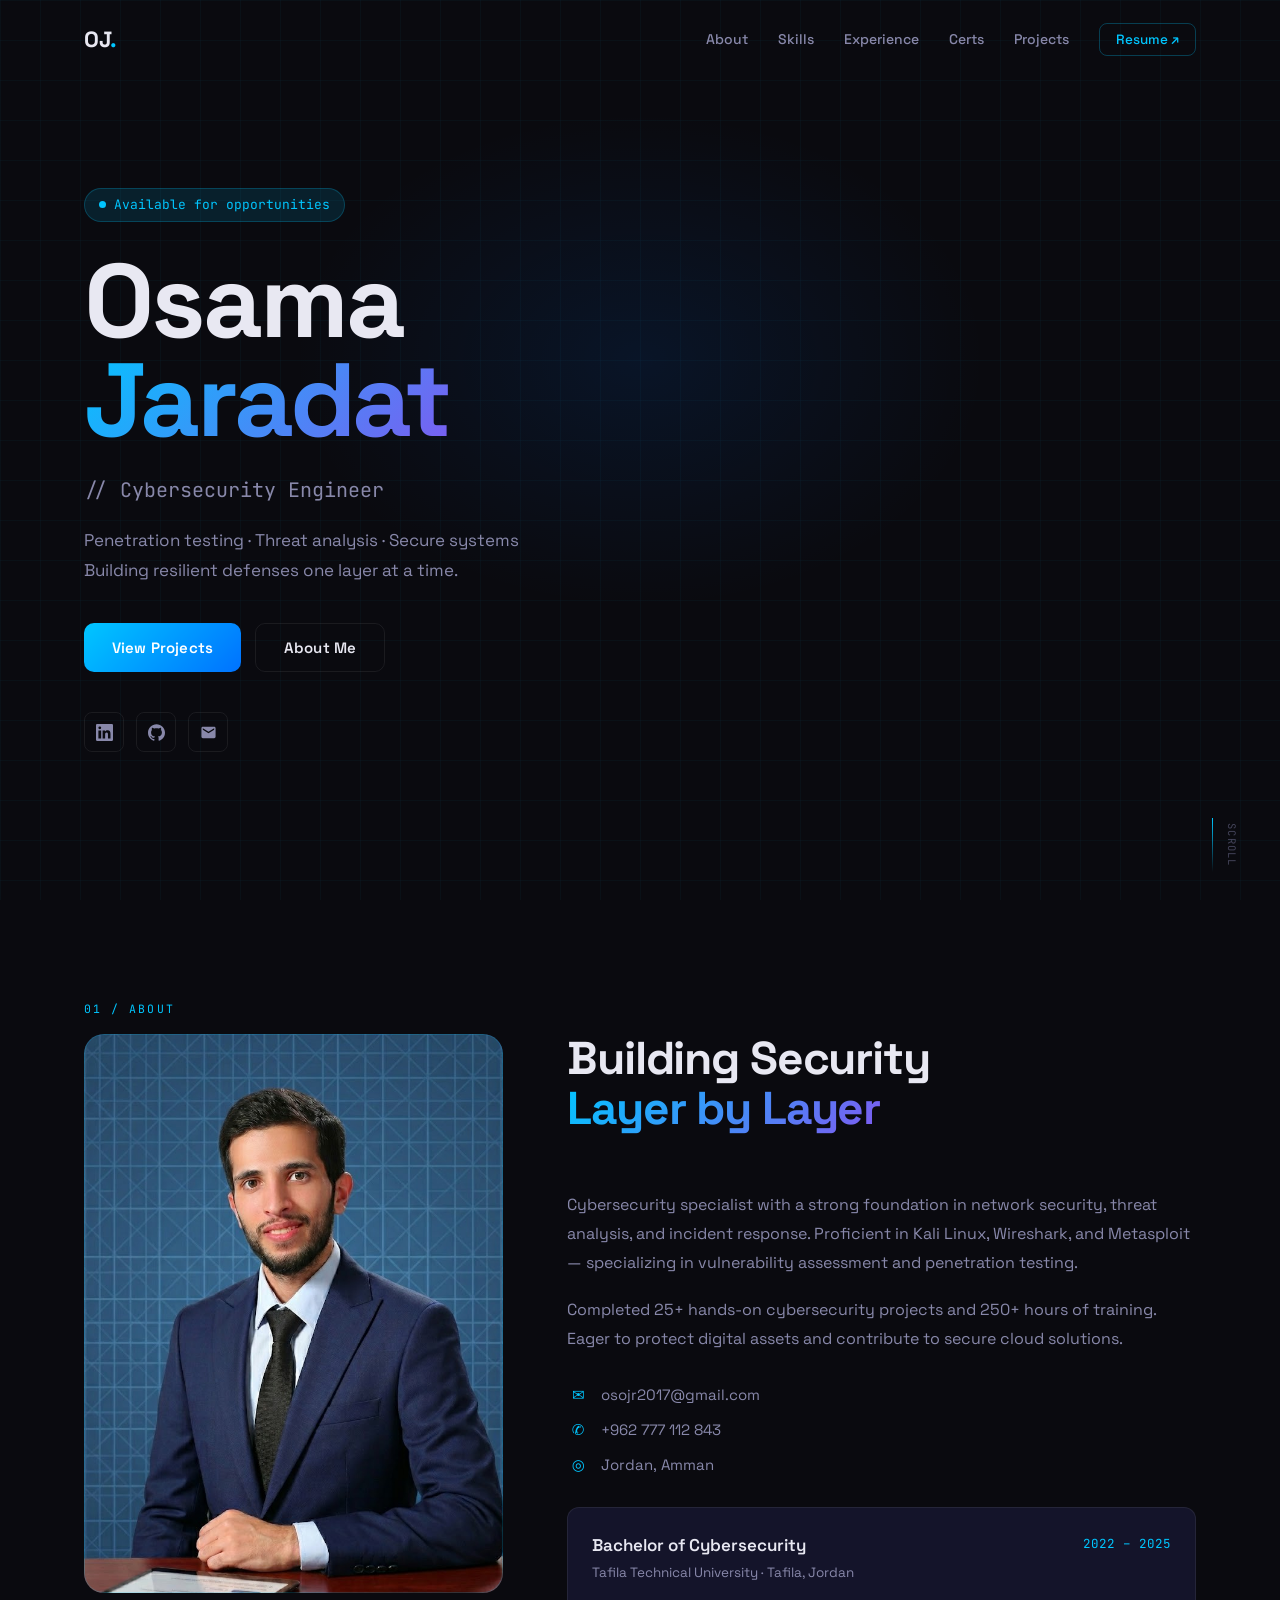
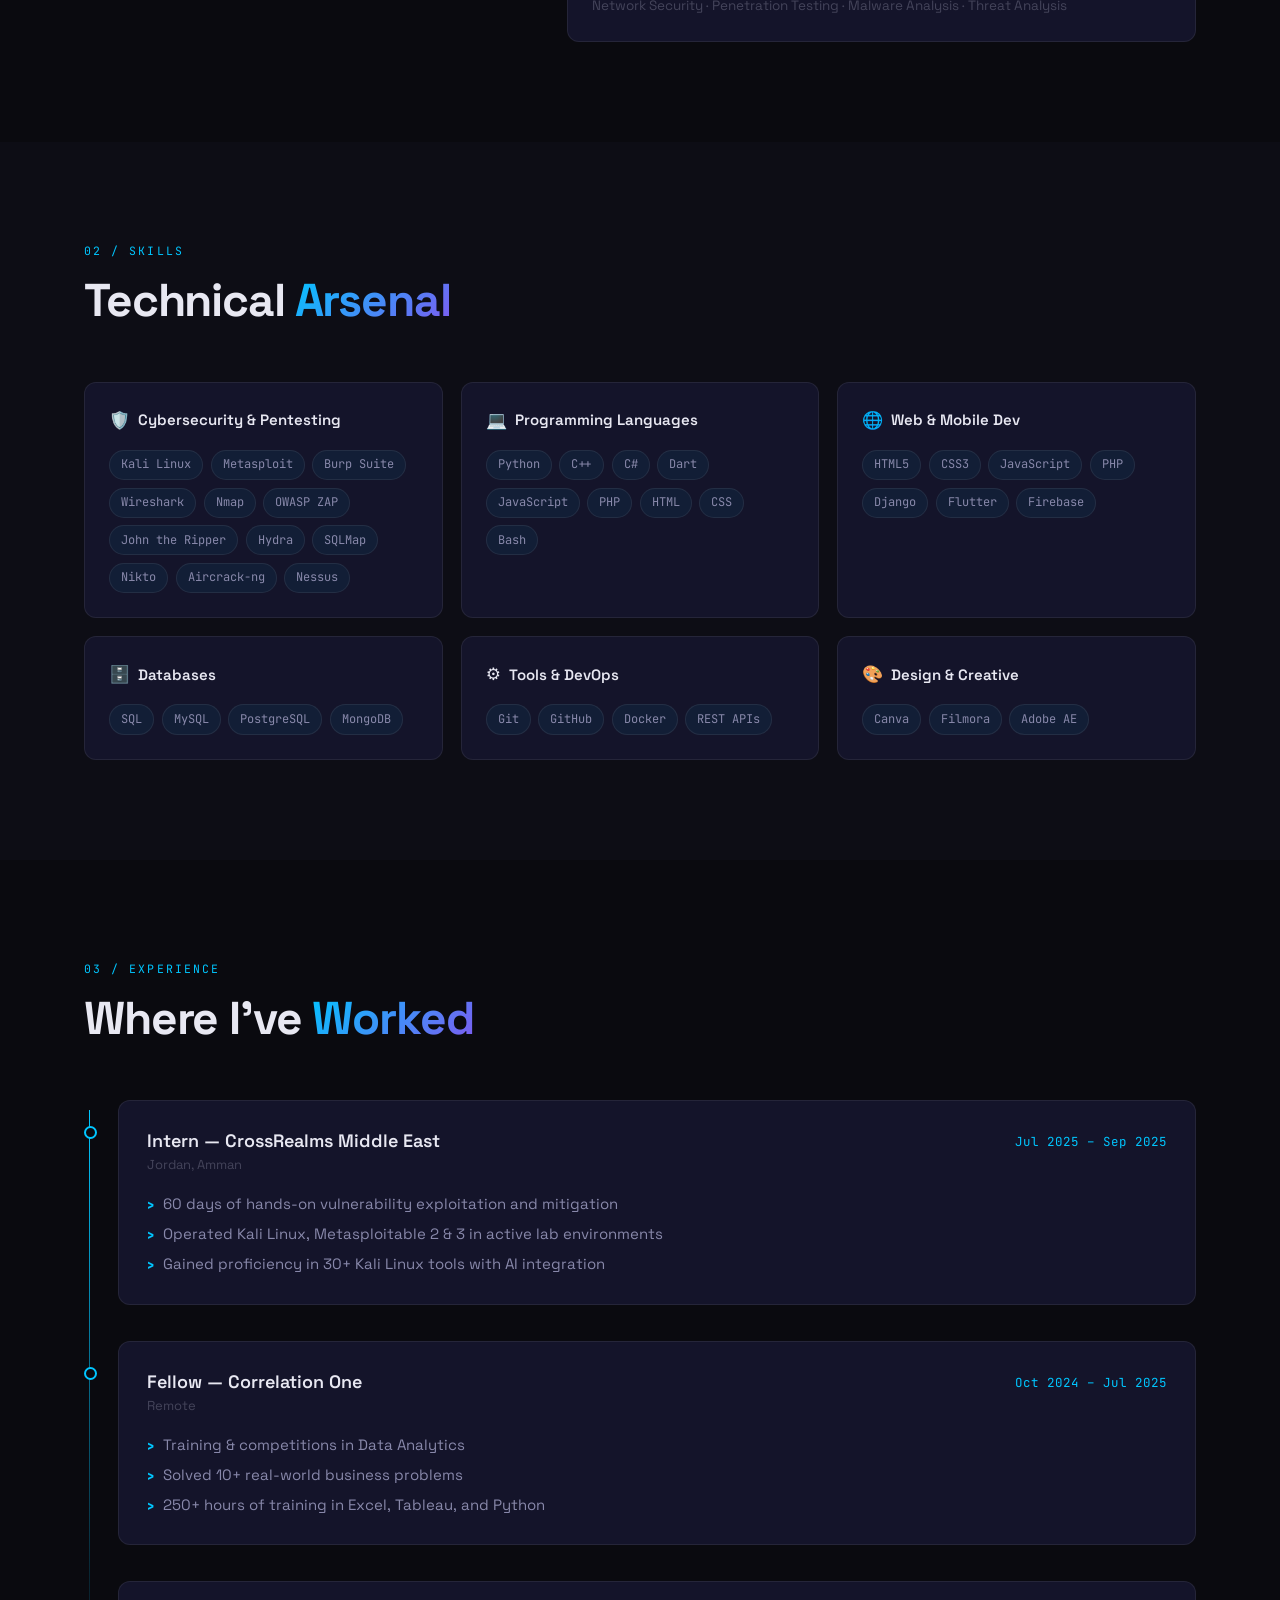
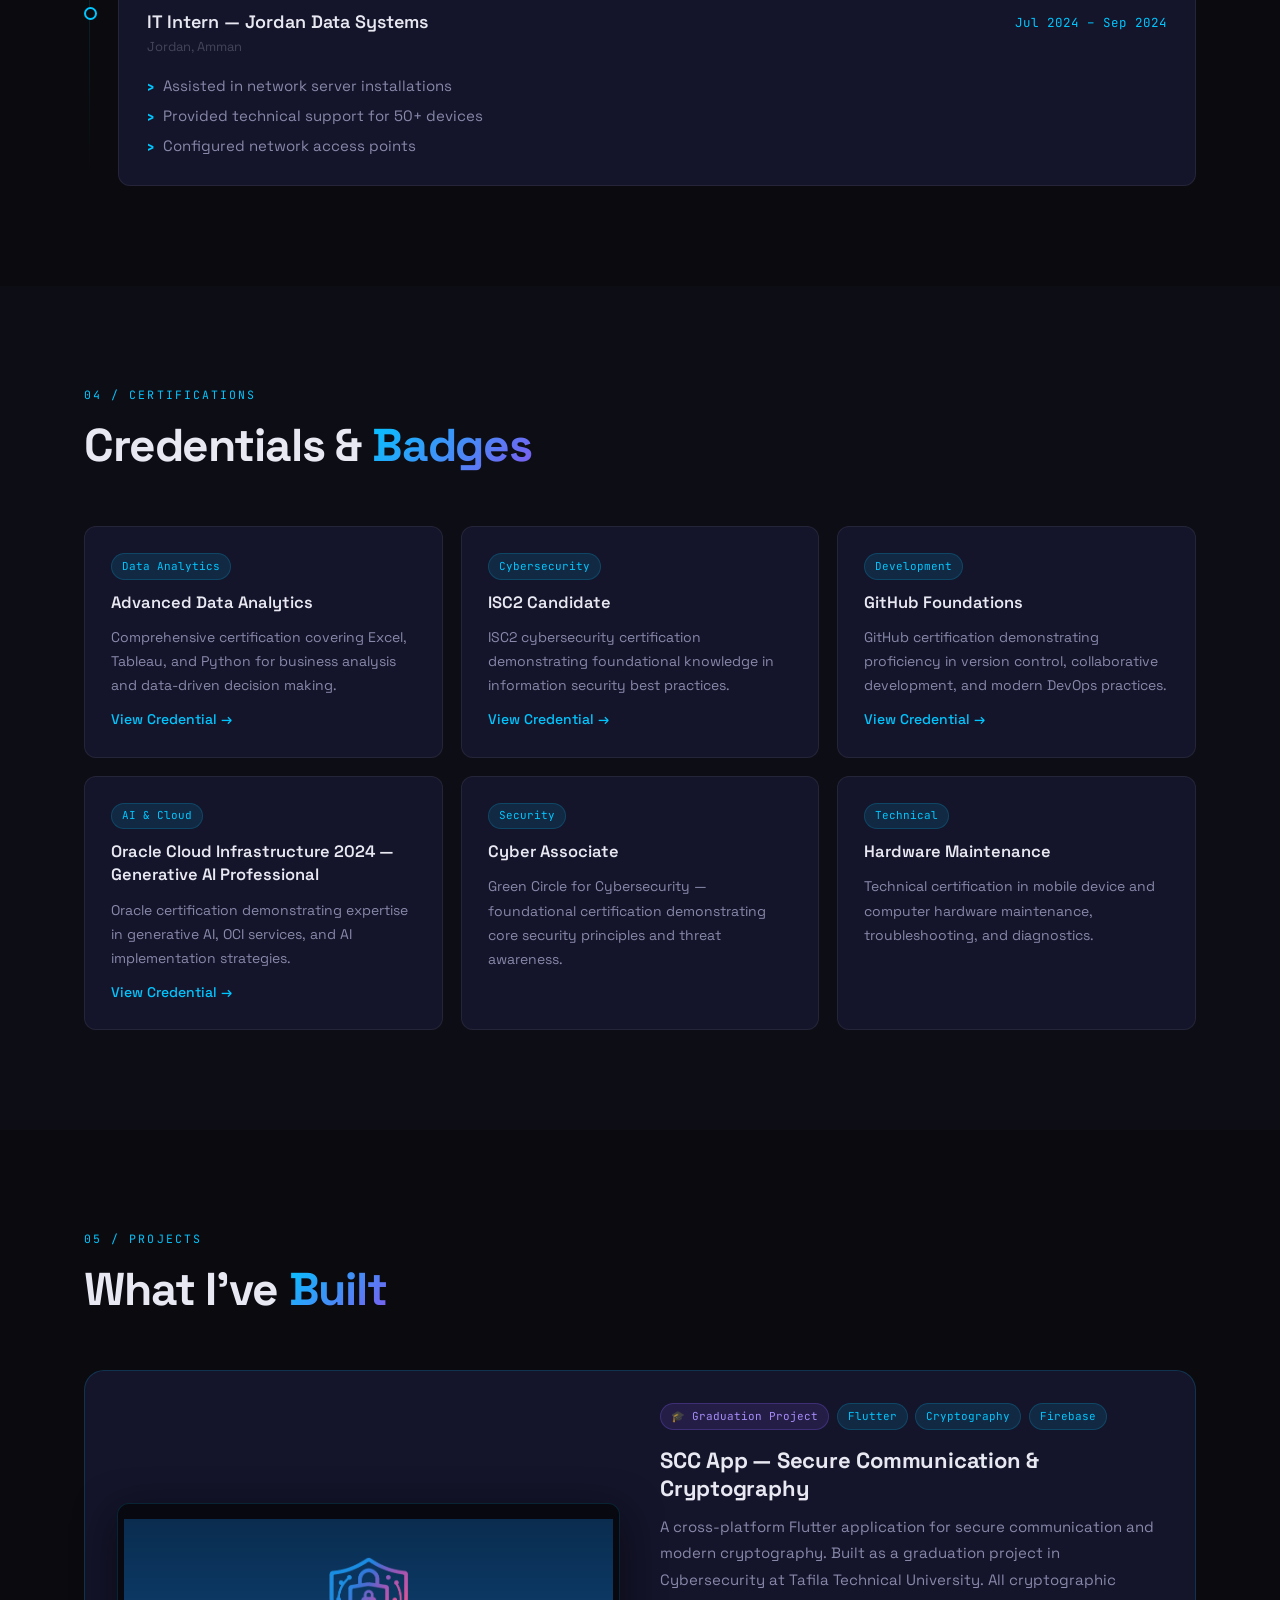
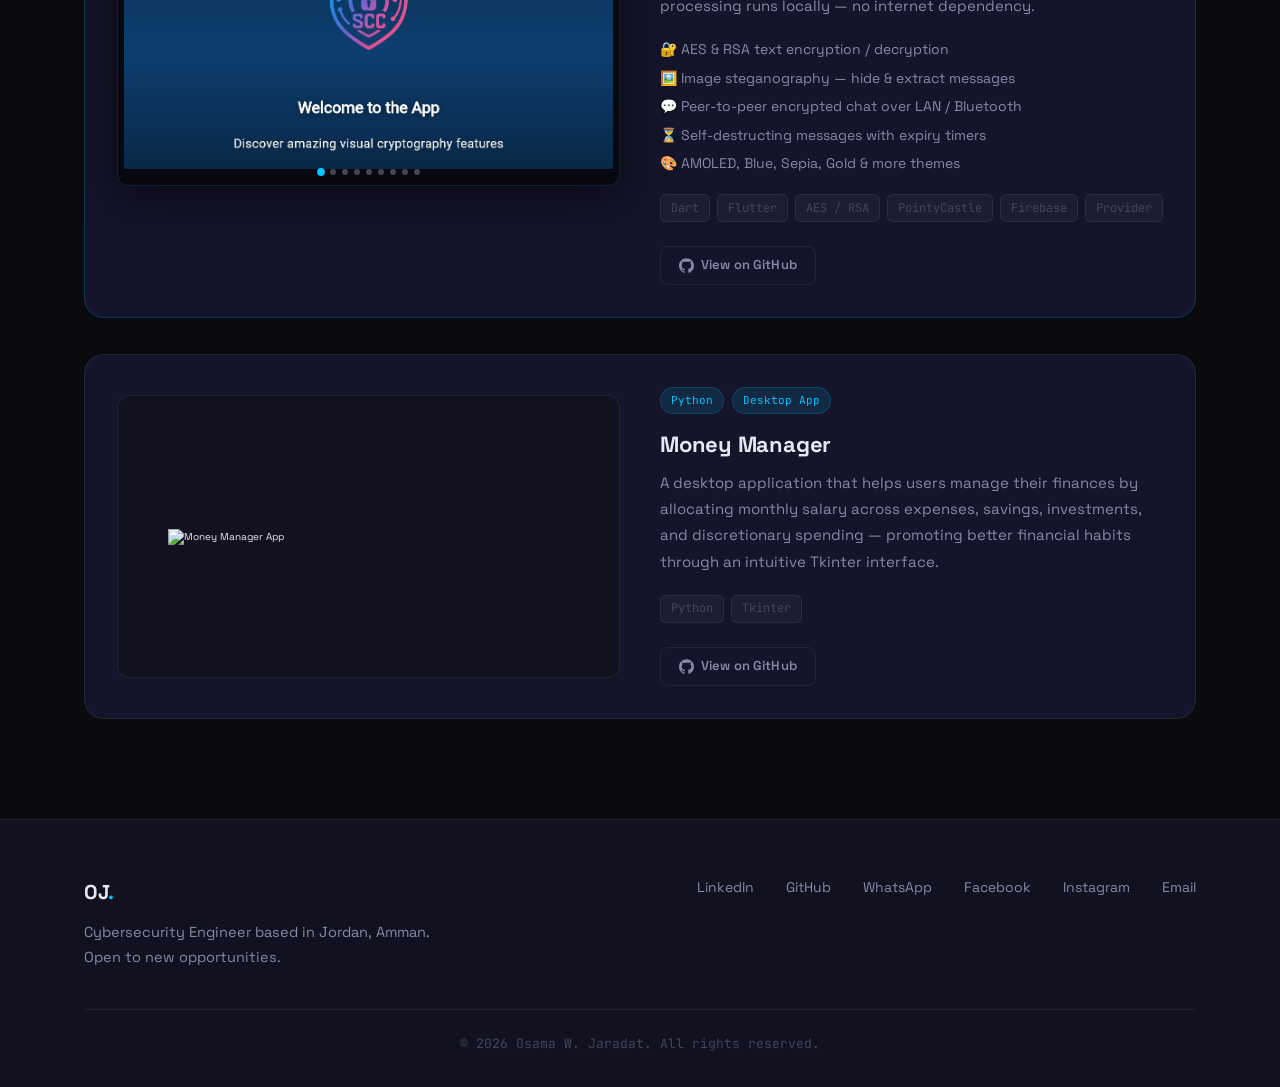
==== index.html @ 80655853 "Revamp portfolio layout and content Replace legacy homepage with a redesigned, accessible portfolio " ====
<!DOCTYPE html>
<html lang="en">
<head>
  <meta charset="UTF-8" />
  <meta name="viewport" content="width=device-width, initial-scale=1.0" />
  <meta name="theme-color" content="#0a0a0f" />
  <meta name="description" content="Osama Jaradat — Cybersecurity Engineer. Penetration testing, threat analysis, secure system design." />
  <title>Osama Jaradat | Cybersecurity Engineer</title>
  <link rel="preconnect" href="https://fonts.googleapis.com" />
  <link rel="preconnect" href="https://fonts.gstatic.com" crossorigin />
  <link href="https://fonts.googleapis.com/css2?family=Space+Grotesk:wght@300;400;500;600;700&family=JetBrains+Mono:wght@400;500&display=swap" rel="stylesheet" />
  <link rel="stylesheet" href="./style.css" />
</head>
<body>

  <!-- ══ NAVBAR ══ -->
  <nav class="navbar" id="navbar">
    <div class="nav-container">
      <a href="#home" class="nav-logo">OJ<span class="accent">.</span></a>
      <ul class="nav-links">
        <li><a href="#about">About</a></li>
        <li><a href="#skills">Skills</a></li>
        <li><a href="#experience">Experience</a></li>
        <li><a href="#certifications">Certs</a></li>
        <li><a href="#projects">Projects</a></li>
        <li><a href="image/Osama Jaradat CV.pdf" target="_blank" class="nav-cta">Resume ↗</a></li>
      </ul>
      <button class="hamburger" id="hamburger" aria-label="Toggle menu">
        <span></span><span></span><span></span>
      </button>
    </div>
    <div class="mobile-menu" id="mobileMenu">
      <a href="#about">About</a>
      <a href="#skills">Skills</a>
      <a href="#experience">Experience</a>
      <a href="#certifications">Certifications</a>
      <a href="#projects">Projects</a>
      <a href="image/Osama Jaradat CV.pdf" target="_blank">Resume ↗</a>
    </div>
  </nav>

  <!-- ══ HERO ══ -->
  <section class="hero" id="home">
    <div class="hero-bg">
      <div class="hero-grid"></div>
      <div class="hero-glow"></div>
    </div>
    <div class="hero-content">
      <span class="hero-badge">
        <span class="badge-dot"></span>
        Available for opportunities
      </span>
      <h1 class="hero-name">Osama<br /><span class="gradient-text">Jaradat</span></h1>
      <h2 class="hero-title">// Cybersecurity Engineer</h2>
      <p class="hero-desc">
        Penetration testing · Threat analysis · Secure systems<br />
        Building resilient defenses one layer at a time.
      </p>
      <div class="hero-actions">
        <a href="#projects" class="btn-primary">View Projects</a>
        <a href="#about" class="btn-ghost">About Me</a>
      </div>
      <div class="hero-socials">
        <a href="https://www.linkedin.com/in/osama-jaradat" target="_blank" rel="noopener" aria-label="LinkedIn">
          <svg viewBox="0 0 24 24" fill="currentColor"><path d="M20.447 20.452H16.89v-5.569c0-1.328-.027-3.037-1.852-3.037-1.853 0-2.136 1.445-2.136 2.939v5.667H9.351V9h3.414v1.561h.046c.477-.9 1.637-1.85 3.37-1.85 3.601 0 4.267 2.37 4.267 5.455v6.286zM5.337 7.433a1.974 1.974 0 01-1.977-1.979 1.976 1.976 0 011.977-1.975 1.976 1.976 0 011.979 1.975 1.975 1.975 0 01-1.979 1.979zm1.956 13.019H3.378V9h3.915v11.452zM22.225 0H1.771C.792 0 0 .774 0 1.729v20.542C0 23.227.792 24 1.771 24h20.451C23.2 24 24 23.227 24 22.271V1.729C24 .774 23.2 0 22.222 0h.003z"/></svg>
        </a>
        <a href="https://github.com/Oso00Luffy" target="_blank" rel="noopener" aria-label="GitHub">
          <svg viewBox="0 0 24 24" fill="currentColor"><path d="M12 .297c-6.63 0-12 5.373-12 12 0 5.303 3.438 9.8 8.205 11.385.6.113.82-.258.82-.577 0-.285-.01-1.04-.015-2.04-3.338.724-4.042-1.61-4.042-1.61C4.422 18.07 3.633 17.7 3.633 17.7c-1.087-.744.084-.729.084-.729 1.205.084 1.838 1.236 1.838 1.236 1.07 1.835 2.809 1.305 3.495.998.108-.776.417-1.305.76-1.605-2.665-.3-5.466-1.332-5.466-5.93 0-1.31.465-2.38 1.235-3.22-.135-.303-.54-1.523.105-3.176 0 0 1.005-.322 3.3 1.23.96-.267 1.98-.399 3-.405 1.02.006 2.04.138 3 .405 2.28-1.552 3.285-1.23 3.285-1.23.645 1.653.24 2.873.12 3.176.765.84 1.23 1.91 1.23 3.22 0 4.61-2.805 5.625-5.475 5.92.42.36.81 1.096.81 2.22 0 1.606-.015 2.896-.015 3.286 0 .315.21.69.825.57C20.565 22.092 24 17.592 24 12.297c0-6.627-5.373-12-12-12"/></svg>
        </a>
        <a href="mailto:osojr2017@gmail.com" aria-label="Email">
          <svg viewBox="0 0 24 24" fill="currentColor"><path d="M20 4H4c-1.1 0-2 .9-2 2v12c0 1.1.9 2 2 2h16c1.1 0 2-.9 2-2V6c0-1.1-.9-2-2-2zm0 4l-8 5-8-5V6l8 5 8-5v2z"/></svg>
        </a>
      </div>
    </div>
    <div class="hero-scroll-hint">
      <span>Scroll</span>
      <div class="scroll-line"></div>
    </div>
  </section>

  <!-- ══ ABOUT ══ -->
  <section class="section reveal" id="about">
    <div class="container">
      <div class="section-label">01 / About</div>
      <div class="about-grid">
        <div class="about-photo">
          <div class="photo-frame">
            <img src="./image/pfp.jpg" alt="Osama Jaradat" loading="lazy" />
          </div>
        </div>
        <div class="about-content">
          <h2 class="section-title">Building Security<br /><span class="gradient-text">Layer by Layer</span></h2>
          <p class="about-text">Cybersecurity specialist with a strong foundation in network security, threat analysis, and incident response. Proficient in Kali Linux, Wireshark, and Metasploit — specializing in vulnerability assessment and penetration testing.</p>
          <p class="about-text">Completed 25+ hands-on cybersecurity projects and 250+ hours of training. Eager to protect digital assets and contribute to secure cloud solutions.</p>
          <div class="about-contact">
            <a href="mailto:osojr2017@gmail.com" class="contact-item">
              <span class="contact-icon">✉</span>osojr2017@gmail.com
            </a>
            <a href="tel:+962777112843" class="contact-item">
              <span class="contact-icon">✆</span>+962 777 112 843
            </a>
            <a href="https://maps.app.goo.gl/WHrD7dUX378VyaM69" target="_blank" rel="noopener" class="contact-item">
              <span class="contact-icon">◎</span>Jordan, Amman
            </a>
          </div>
          <div class="education-card">
            <div class="edu-header">
              <div>
                <h4>Bachelor of Cybersecurity</h4>
                <p>Tafila Technical University · Tafila, Jordan</p>
              </div>
              <span class="edu-year">2022 – 2025</span>
            </div>
            <p class="edu-courses">Network Security · Penetration Testing · Malware Analysis · Threat Analysis</p>
          </div>
        </div>
      </div>
    </div>
  </section>

  <!-- ══ SKILLS ══ -->
  <section class="section section-alt reveal" id="skills">
    <div class="container">
      <div class="section-label">02 / Skills</div>
      <h2 class="section-title">Technical <span class="gradient-text">Arsenal</span></h2>
      <div class="skills-grid">

        <div class="skill-category-card reveal">
          <h3 class="skill-cat-title"><span class="skill-cat-icon">🛡️</span> Cybersecurity &amp; Pentesting</h3>
          <div class="skill-tags">
            <span>Kali Linux</span><span>Metasploit</span><span>Burp Suite</span>
            <span>Wireshark</span><span>Nmap</span><span>OWASP ZAP</span>
            <span>John the Ripper</span><span>Hydra</span><span>SQLMap</span>
            <span>Nikto</span><span>Aircrack-ng</span><span>Nessus</span>
          </div>
        </div>

        <div class="skill-category-card reveal">
          <h3 class="skill-cat-title"><span class="skill-cat-icon">💻</span> Programming Languages</h3>
          <div class="skill-tags">
            <span>Python</span><span>C++</span><span>C#</span><span>Dart</span>
            <span>JavaScript</span><span>PHP</span><span>HTML</span><span>CSS</span><span>Bash</span>
          </div>
        </div>

        <div class="skill-category-card reveal">
          <h3 class="skill-cat-title"><span class="skill-cat-icon">🌐</span> Web &amp; Mobile Dev</h3>
          <div class="skill-tags">
            <span>HTML5</span><span>CSS3</span><span>JavaScript</span>
            <span>PHP</span><span>Django</span><span>Flutter</span><span>Firebase</span>
          </div>
        </div>

        <div class="skill-category-card reveal">
          <h3 class="skill-cat-title"><span class="skill-cat-icon">🗄️</span> Databases</h3>
          <div class="skill-tags">
            <span>SQL</span><span>MySQL</span><span>PostgreSQL</span><span>MongoDB</span>
          </div>
        </div>

        <div class="skill-category-card reveal">
          <h3 class="skill-cat-title"><span class="skill-cat-icon">⚙️</span> Tools &amp; DevOps</h3>
          <div class="skill-tags">
            <span>Git</span><span>GitHub</span><span>Docker</span><span>REST APIs</span>
          </div>
        </div>

        <div class="skill-category-card reveal">
          <h3 class="skill-cat-title"><span class="skill-cat-icon">🎨</span> Design &amp; Creative</h3>
          <div class="skill-tags">
            <span>Canva</span><span>Filmora</span><span>Adobe AE</span>
          </div>
        </div>

      </div>
    </div>
  </section>

  <!-- ══ EXPERIENCE ══ -->
  <section class="section reveal" id="experience">
    <div class="container">
      <div class="section-label">03 / Experience</div>
      <h2 class="section-title">Where I've <span class="gradient-text">Worked</span></h2>
      <div class="timeline">

        <div class="timeline-item reveal">
          <div class="timeline-dot"></div>
          <div class="timeline-card">
            <div class="timeline-header">
              <div>
                <h3>Intern — CrossRealms Middle East</h3>
                <span class="timeline-location">Jordan, Amman</span>
              </div>
              <span class="timeline-date">Jul 2025 – Sep 2025</span>
            </div>
            <ul class="timeline-list">
              <li>60 days of hands-on vulnerability exploitation and mitigation</li>
              <li>Operated Kali Linux, Metasploitable 2 &amp; 3 in active lab environments</li>
              <li>Gained proficiency in 30+ Kali Linux tools with AI integration</li>
            </ul>
          </div>
        </div>

        <div class="timeline-item reveal">
          <div class="timeline-dot"></div>
          <div class="timeline-card">
            <div class="timeline-header">
              <div>
                <h3>Fellow — Correlation One</h3>
                <span class="timeline-location">Remote</span>
              </div>
              <span class="timeline-date">Oct 2024 – Jul 2025</span>
            </div>
            <ul class="timeline-list">
              <li>Training &amp; competitions in Data Analytics</li>
              <li>Solved 10+ real-world business problems</li>
              <li>250+ hours of training in Excel, Tableau, and Python</li>
            </ul>
          </div>
        </div>

        <div class="timeline-item reveal">
          <div class="timeline-dot"></div>
          <div class="timeline-card">
            <div class="timeline-header">
              <div>
                <h3>IT Intern — Jordan Data Systems</h3>
                <span class="timeline-location">Jordan, Amman</span>
              </div>
              <span class="timeline-date">Jul 2024 – Sep 2024</span>
            </div>
            <ul class="timeline-list">
              <li>Assisted in network server installations</li>
              <li>Provided technical support for 50+ devices</li>
              <li>Configured network access points</li>
            </ul>
          </div>
        </div>

      </div>
    </div>
  </section>

  <!-- ══ CERTIFICATIONS ══ -->
  <section class="section section-alt reveal" id="certifications">
    <div class="container">
      <div class="section-label">04 / Certifications</div>
      <h2 class="section-title">Credentials &amp; <span class="gradient-text">Badges</span></h2>
      <div class="cert-grid">

        <div class="cert-card reveal">
          <span class="cert-tag">Data Analytics</span>
          <h3>Advanced Data Analytics</h3>
          <p>Comprehensive certification covering Excel, Tableau, and Python for business analysis and data-driven decision making.</p>
          <a href="https://www.credential.net/d8e0724b-13a7-472c-bbb8-fb8fb2e0b69a#acc.74N0mBjk" target="_blank" rel="noopener" class="cert-link">View Credential →</a>
        </div>

        <div class="cert-card reveal">
          <span class="cert-tag">Cybersecurity</span>
          <h3>ISC2 Candidate</h3>
          <p>ISC2 cybersecurity certification demonstrating foundational knowledge in information security best practices.</p>
          <a href="https://www.credly.com/badges/0e560817-abc0-4610-b2a2-e03dbd7b07ef/public_url" target="_blank" rel="noopener" class="cert-link">View Credential →</a>
        </div>

        <div class="cert-card reveal">
          <span class="cert-tag">Development</span>
          <h3>GitHub Foundations</h3>
          <p>GitHub certification demonstrating proficiency in version control, collaborative development, and modern DevOps practices.</p>
          <a href="https://www.credly.com/badges/d63b94b3-59e3-415e-b607-109659f19130/linked_in_profile" target="_blank" rel="noopener" class="cert-link">View Credential →</a>
        </div>

        <div class="cert-card reveal">
          <span class="cert-tag">AI &amp; Cloud</span>
          <h3>Oracle Cloud Infrastructure 2024 — Generative AI Professional</h3>
          <p>Oracle certification demonstrating expertise in generative AI, OCI services, and AI implementation strategies.</p>
          <a href="https://catalog-education.oracle.com/ords/certview/sharebadge?id=B0A1F2352C88290D1B7ED09AA5C71832191CDC695DB5252B31BAD6180E729F8C" target="_blank" rel="noopener" class="cert-link">View Credential →</a>
        </div>

        <div class="cert-card reveal">
          <span class="cert-tag">Security</span>
          <h3>Cyber Associate</h3>
          <p>Green Circle for Cybersecurity — foundational certification demonstrating core security principles and threat awareness.</p>
        </div>

        <div class="cert-card reveal">
          <span class="cert-tag">Technical</span>
          <h3>Hardware Maintenance</h3>
          <p>Technical certification in mobile device and computer hardware maintenance, troubleshooting, and diagnostics.</p>
        </div>

      </div>
    </div>
  </section>

  <!-- ══ PROJECTS ══ -->
  <section class="section reveal" id="projects">
    <div class="container">
      <div class="section-label">05 / Projects</div>
      <h2 class="section-title">What I've <span class="gradient-text">Built</span></h2>

      <div class="project-list">

        <!-- Project: SCC App -->
        <div class="project-card featured reveal">
          <div class="project-visual">
            <div class="project-slideshow-wrap">
              <div class="inner-slides" id="scc-slideshow">
                <img src="Project_Images/Screenshot 2025-10-20 202554.png" alt="SCC App Screenshot 1" class="active" />
                <img src="Project_Images/Screenshot 2025-10-20 202608.png" alt="SCC App Screenshot 2" />
                <img src="Project_Images/Screenshot 2025-10-20 202614.png" alt="SCC App Screenshot 3" />
                <img src="Project_Images/Screenshot 2025-10-20 202630.png" alt="SCC App Screenshot 4" />
                <img src="Project_Images/Screenshot 2025-10-20 202652.png" alt="SCC App Screenshot 5" />
                <img src="Project_Images/Screenshot 2025-10-20 202658.png" alt="SCC App Screenshot 6" />
                <img src="Project_Images/Screenshot 2025-10-20 202709.png" alt="SCC App Screenshot 7" />
                <img src="Project_Images/Screenshot 2025-10-20 202716.png" alt="SCC App Screenshot 8" />
                <img src="Project_Images/Screenshot 2025-10-20 202722.png" alt="SCC App Screenshot 9" />
              </div>
              <div class="slide-dots" id="scc-dots">
                <span class="dot active"></span><span class="dot"></span><span class="dot"></span>
                <span class="dot"></span><span class="dot"></span><span class="dot"></span>
                <span class="dot"></span><span class="dot"></span><span class="dot"></span>
              </div>
              <button class="slide-btn prev" id="scc-prev" aria-label="Previous">&#8249;</button>
              <button class="slide-btn next" id="scc-next" aria-label="Next">&#8250;</button>
            </div>
          </div>
          <div class="project-info">
            <div class="project-badges">
              <span class="p-badge grad-badge">🎓 Graduation Project</span>
              <span class="p-badge">Flutter</span>
              <span class="p-badge">Cryptography</span>
              <span class="p-badge">Firebase</span>
            </div>
            <h3>SCC App — Secure Communication &amp; Cryptography</h3>
            <p>A cross-platform Flutter application for secure communication and modern cryptography. Built as a graduation project in Cybersecurity at Tafila Technical University. All cryptographic processing runs locally — no internet dependency.</p>
            <div class="project-features">
              <div class="feature-item">🔐 AES &amp; RSA text encryption / decryption</div>
              <div class="feature-item">🖼️ Image steganography — hide &amp; extract messages</div>
              <div class="feature-item">💬 Peer-to-peer encrypted chat over LAN / Bluetooth</div>
              <div class="feature-item">⏳ Self-destructing messages with expiry timers</div>
              <div class="feature-item">🎨 AMOLED, Blue, Sepia, Gold &amp; more themes</div>
            </div>
            <div class="project-stack">
              <span>Dart</span><span>Flutter</span><span>AES / RSA</span>
              <span>PointyCastle</span><span>Firebase</span><span>Provider</span>
            </div>
            <div class="project-links">
              <a href="https://github.com/Oso00Luffy/Graduation_Project" target="_blank" rel="noopener" class="btn-ghost-sm">
                <svg viewBox="0 0 24 24" fill="currentColor" width="15" height="15"><path d="M12 .297c-6.63 0-12 5.373-12 12 0 5.303 3.438 9.8 8.205 11.385.6.113.82-.258.82-.577 0-.285-.01-1.04-.015-2.04-3.338.724-4.042-1.61-4.042-1.61C4.422 18.07 3.633 17.7 3.633 17.7c-1.087-.744.084-.729.084-.729 1.205.084 1.838 1.236 1.838 1.236 1.07 1.835 2.809 1.305 3.495.998.108-.776.417-1.305.76-1.605-2.665-.3-5.466-1.332-5.466-5.93 0-1.31.465-2.38 1.235-3.22-.135-.303-.54-1.523.105-3.176 0 0 1.005-.322 3.3 1.23.96-.267 1.98-.399 3-.405 1.02.006 2.04.138 3 .405 2.28-1.552 3.285-1.23 3.285-1.23.645 1.653.24 2.873.12 3.176.765.84 1.23 1.91 1.23 3.22 0 4.61-2.805 5.625-5.475 5.92.42.36.81 1.096.81 2.22 0 1.606-.015 2.896-.015 3.286 0 .315.21.69.825.57C20.565 22.092 24 17.592 24 12.297c0-6.627-5.373-12-12-12"/></svg>
                View on GitHub
              </a>
            </div>
          </div>
        </div>

        <!-- Project: Money Manager -->
        <div class="project-card reveal">
          <div class="project-visual">
            <div class="project-img-wrap">
              <img src="https://play-lh.googleusercontent.com/1albZ4z3Bht_4HKw2ZbPsMBADfImPeWVocyv_-TR8YesGlWv8MyDdhtHeuMlU8MVlg" alt="Money Manager App" loading="lazy" />
            </div>
          </div>
          <div class="project-info">
            <div class="project-badges">
              <span class="p-badge">Python</span>
              <span class="p-badge">Desktop App</span>
            </div>
            <h3>Money Manager</h3>
            <p>A desktop application that helps users manage their finances by allocating monthly salary across expenses, savings, investments, and discretionary spending — promoting better financial habits through an intuitive Tkinter interface.</p>
            <div class="project-stack">
              <span>Python</span><span>Tkinter</span>
            </div>
            <div class="project-links">
              <a href="https://github.com/Oso00Luffy/money_manager" target="_blank" rel="noopener" class="btn-ghost-sm">
                <svg viewBox="0 0 24 24" fill="currentColor" width="15" height="15"><path d="M12 .297c-6.63 0-12 5.373-12 12 0 5.303 3.438 9.8 8.205 11.385.6.113.82-.258.82-.577 0-.285-.01-1.04-.015-2.04-3.338.724-4.042-1.61-4.042-1.61C4.422 18.07 3.633 17.7 3.633 17.7c-1.087-.744.084-.729.084-.729 1.205.084 1.838 1.236 1.838 1.236 1.07 1.835 2.809 1.305 3.495.998.108-.776.417-1.305.76-1.605-2.665-.3-5.466-1.332-5.466-5.93 0-1.31.465-2.38 1.235-3.22-.135-.303-.54-1.523.105-3.176 0 0 1.005-.322 3.3 1.23.96-.267 1.98-.399 3-.405 1.02.006 2.04.138 3 .405 2.28-1.552 3.285-1.23 3.285-1.23.645 1.653.24 2.873.12 3.176.765.84 1.23 1.91 1.23 3.22 0 4.61-2.805 5.625-5.475 5.92.42.36.81 1.096.81 2.22 0 1.606-.015 2.896-.015 3.286 0 .315.21.69.825.57C20.565 22.092 24 17.592 24 12.297c0-6.627-5.373-12-12-12"/></svg>
                View on GitHub
              </a>
            </div>
          </div>
        </div>

      </div>
    </div>
  </section>

  <!-- ══ FOOTER ══ -->
  <footer class="footer" id="contact">
    <div class="container">
      <div class="footer-content">
        <div class="footer-left">
          <span class="nav-logo">OJ<span class="accent">.</span></span>
          <p>Cybersecurity Engineer based in Jordan, Amman.<br />Open to new opportunities.</p>
        </div>
        <div class="footer-links">
          <a href="https://www.linkedin.com/in/osama-jaradat" target="_blank" rel="noopener">LinkedIn</a>
          <a href="https://github.com/Oso00Luffy" target="_blank" rel="noopener">GitHub</a>
          <a href="http://web.whatsapp.com/send?phone=+962777112843&text=Hello" target="_blank" rel="noopener">WhatsApp</a>
          <a href="https://www.facebook.com/Osama00luffy" target="_blank" rel="noopener">Facebook</a>
          <a href="https://www.instagram.com/osama.143r/" target="_blank" rel="noopener">Instagram</a>
          <a href="mailto:osojr2017@gmail.com">Email</a>
        </div>
      </div>
      <div class="footer-bottom">
        <p>© 2026 Osama W. Jaradat. All rights reserved.</p>
      </div>
    </div>
  </footer>

  <script src="./slideshow.js"></script>
  <script>
    "use strict";

    // ── Navbar scroll effect ──
    const navbar = document.getElementById('navbar');
    window.addEventListener('scroll', () => {
      navbar.classList.toggle('scrolled', window.scrollY > 60);
    });

    // ── Hamburger menu ──
    const hamburger = document.getElementById('hamburger');
    const mobileMenu = document.getElementById('mobileMenu');
    hamburger.addEventListener('click', () => {
      hamburger.classList.toggle('open');
      mobileMenu.classList.toggle('open');
    });
    mobileMenu.querySelectorAll('a').forEach(a => {
      a.addEventListener('click', () => {
        hamburger.classList.remove('open');
        mobileMenu.classList.remove('open');
      });
    });

    // ── Scroll-reveal ──
    const revealObserver = new IntersectionObserver((entries) => {
      entries.forEach(e => {
        if (e.isIntersecting) {
          e.target.classList.add('visible');
          revealObserver.unobserve(e.target);
        }
      });
    }, { threshold: 0.08 });

    document.querySelectorAll('.reveal').forEach(el => revealObserver.observe(el));

    // ── Active nav link on scroll ──
    const sections = document.querySelectorAll('section[id], footer[id]');
    const navAnchors = document.querySelectorAll('.nav-links a');
    const sectionObserver = new IntersectionObserver((entries) => {
      entries.forEach(e => {
        if (e.isIntersecting) {
          const id = e.target.getAttribute('id');
          navAnchors.forEach(a => {
            a.classList.toggle('active', a.getAttribute('href') === '#' + id);
          });
        }
      });
    }, { threshold: 0.4 });
    sections.forEach(s => sectionObserver.observe(s));
  </script>
</body>
</html>
---- style.css ----
/* ════════════════════════════════════════════
   RESET & BASE
════════════════════════════════════════════ */
*, *::before, *::after {
  margin: 0;
  padding: 0;
  box-sizing: border-box;
}

:root {
  --bg:           #0a0a0f;
  --bg-alt:       #0d0d15;
  --surface:      #111120;
  --card:         #14142a;
  --card-hover:   #1a1a32;
  --border:       rgba(255, 255, 255, 0.07);
  --border-glow:  rgba(0, 198, 255, 0.28);
  --accent:       #00c6ff;
  --accent-2:     #0072ff;
  --accent-dim:   rgba(0, 198, 255, 0.12);
  --purple:       #7f5af0;
  --purple-dim:   rgba(127, 90, 240, 0.15);
  --text:         #e8e8f2;
  --text-muted:   #8888aa;
  --text-dim:     #44445a;
  --gradient:     linear-gradient(135deg, #00c6ff 0%, #0072ff 100%);
  --gradient-text:linear-gradient(135deg, #00c6ff 0%, #7f5af0 100%);
  --font:         'Space Grotesk', system-ui, -apple-system, sans-serif;
  --mono:         'JetBrains Mono', 'Courier New', monospace;
  --radius:       12px;
  --radius-lg:    20px;
  --ease:         cubic-bezier(0.4, 0, 0.2, 1);
  --t:            0.3s;
  scroll-behavior: smooth;
}

html { font-size: 62.5%; }

body {
  font-family: var(--font);
  background: var(--bg);
  color: var(--text);
  overflow-x: hidden;
  line-height: 1.6;
  -webkit-font-smoothing: antialiased;
  -moz-osx-font-smoothing: grayscale;
}

a { text-decoration: none; color: inherit; }
ul { list-style: none; }
img { max-width: 100%; display: block; }
button { font-family: var(--font); }

/* ════════════════════════════════════════════
   SCROLLBAR
════════════════════════════════════════════ */
::-webkit-scrollbar { width: 5px; }
::-webkit-scrollbar-track { background: var(--bg); }
::-webkit-scrollbar-thumb { background: rgba(0,198,255,0.2); border-radius: 3px; }
::-webkit-scrollbar-thumb:hover { background: var(--accent); }

/* ════════════════════════════════════════════
   UTILITIES
════════════════════════════════════════════ */
.container {
  width: 100%;
  max-width: 1160px;
  margin: 0 auto;
  padding: 0 2.4rem;
}

.gradient-text {
  background: var(--gradient-text);
  -webkit-background-clip: text;
  -webkit-text-fill-color: transparent;
  background-clip: text;
}

.accent { color: var(--accent); }

/* ════════════════════════════════════════════
   ANIMATIONS
════════════════════════════════════════════ */
@keyframes fadeInUp {
  from { opacity: 0; transform: translateY(28px); }
  to   { opacity: 1; transform: translateY(0); }
}

@keyframes pulse {
  0%, 100% { opacity: 1; }
  50%       { opacity: 0.4; }
}

@keyframes gridMove {
  from { background-position: 0 0; }
  to   { background-position: 40px 40px; }
}

@keyframes glowDrift {
  0%, 100% { transform: translate(-50%, -50%) scale(1); opacity: 0.6; }
  50%       { transform: translate(-50%, -50%) scale(1.15); opacity: 0.9; }
}

/* Reveal on scroll */
.reveal {
  opacity: 0;
  transform: translateY(24px);
  transition: opacity 0.65s var(--ease), transform 0.65s var(--ease);
}
.reveal.visible {
  opacity: 1;
  transform: translateY(0);
}

/* ════════════════════════════════════════════
   NAVBAR
════════════════════════════════════════════ */
.navbar {
  position: fixed;
  top: 0;
  left: 0;
  right: 0;
  z-index: 1000;
  padding: 2.2rem 0;
  transition: background var(--t) var(--ease),
              border-color var(--t) var(--ease),
              padding var(--t) var(--ease);
}

.navbar.scrolled {
  background: rgba(10, 10, 15, 0.88);
  backdrop-filter: blur(20px);
  -webkit-backdrop-filter: blur(20px);
  border-bottom: 1px solid var(--border);
  padding: 1.4rem 0;
}

.nav-container {
  max-width: 1160px;
  margin: 0 auto;
  padding: 0 2.4rem;
  display: flex;
  align-items: center;
  justify-content: space-between;
}

.nav-logo {
  font-size: 2.2rem;
  font-weight: 700;
  letter-spacing: -0.02em;
  color: var(--text);
  transition: color var(--t);
}
.nav-logo:hover { color: var(--accent); }

.nav-links {
  display: flex;
  align-items: center;
  gap: 3rem;
}

.nav-links a {
  font-size: 1.4rem;
  font-weight: 500;
  color: var(--text-muted);
  transition: color var(--t) var(--ease);
  position: relative;
}

.nav-links a::after {
  content: '';
  position: absolute;
  bottom: -3px;
  left: 0;
  width: 0;
  height: 1px;
  background: var(--accent);
  transition: width var(--t) var(--ease);
}

.nav-links a:hover,
.nav-links a.active { color: var(--text); }
.nav-links a:hover::after,
.nav-links a.active::after { width: 100%; }

.nav-cta {
  color: var(--accent) !important;
  border: 1px solid var(--border-glow) !important;
  padding: 0.7rem 1.6rem;
  border-radius: 8px;
  font-size: 1.35rem !important;
  transition: background var(--t), border-color var(--t) !important;
}
.nav-cta:hover {
  background: var(--accent-dim) !important;
  border-color: var(--accent) !important;
}
.nav-cta::after { display: none !important; }

/* Hamburger */
.hamburger {
  display: none;
  flex-direction: column;
  gap: 5px;
  background: none;
  border: none;
  cursor: pointer;
  padding: 4px;
}
.hamburger span {
  width: 22px;
  height: 2px;
  background: var(--text);
  border-radius: 2px;
  transition: transform var(--t), opacity var(--t);
  display: block;
}
.hamburger.open span:nth-child(1) { transform: rotate(45deg) translate(5px, 5px); }
.hamburger.open span:nth-child(2) { opacity: 0; transform: scaleX(0); }
.hamburger.open span:nth-child(3) { transform: rotate(-45deg) translate(5px, -5px); }

.mobile-menu {
  display: none;
  flex-direction: column;
  background: rgba(10, 10, 15, 0.98);
  border-top: 1px solid var(--border);
  padding: 1.6rem 2.4rem 2.4rem;
  gap: 0;
}
.mobile-menu a {
  font-size: 1.6rem;
  color: var(--text-muted);
  padding: 1.2rem 0;
  border-bottom: 1px solid var(--border);
  transition: color var(--t);
}
.mobile-menu a:hover { color: var(--accent); }
.mobile-menu.open { display: flex; }

/* ════════════════════════════════════════════
   HERO
════════════════════════════════════════════ */
.hero {
  min-height: 100vh;
  display: flex;
  align-items: center;
  position: relative;
  overflow: hidden;
}

.hero-bg {
  position: absolute;
  inset: 0;
  z-index: 0;
}

.hero-grid {
  width: 100%;
  height: 100%;
  background-image:
    linear-gradient(rgba(0, 198, 255, 0.035) 1px, transparent 1px),
    linear-gradient(90deg, rgba(0, 198, 255, 0.035) 1px, transparent 1px);
  background-size: 40px 40px;
  animation: gridMove 25s linear infinite;
}

.hero-glow {
  position: absolute;
  top: 40%;
  left: 50%;
  width: 700px;
  height: 500px;
  background: radial-gradient(ellipse, rgba(0, 114, 255, 0.1) 0%, transparent 70%);
  transform: translate(-50%, -50%);
  animation: glowDrift 8s ease-in-out infinite;
  pointer-events: none;
}

.hero-content {
  position: relative;
  z-index: 1;
  max-width: 1160px;
  margin: 0 auto;
  padding: 10rem 2.4rem 6rem;
  width: 100%;
}

.hero-badge {
  display: inline-flex;
  align-items: center;
  gap: 8px;
  font-size: 1.3rem;
  font-family: var(--mono);
  color: var(--accent);
  background: var(--accent-dim);
  border: 1px solid rgba(0, 198, 255, 0.22);
  padding: 0.6rem 1.4rem;
  border-radius: 100px;
  margin-bottom: 3rem;
  animation: fadeInUp 0.55s ease forwards;
}

.badge-dot {
  width: 7px;
  height: 7px;
  border-radius: 50%;
  background: var(--accent);
  animation: pulse 1.6s ease infinite;
  flex-shrink: 0;
}

.hero-name {
  font-size: clamp(5.6rem, 11vw, 10.4rem);
  font-weight: 700;
  line-height: 0.95;
  letter-spacing: -0.03em;
  color: var(--text);
  margin-bottom: 2.4rem;
  animation: fadeInUp 0.55s 0.08s ease both;
}

.hero-title {
  font-size: clamp(1.5rem, 2.5vw, 2rem);
  font-weight: 400;
  font-family: var(--mono);
  color: var(--text-muted);
  margin-bottom: 2rem;
  animation: fadeInUp 0.55s 0.16s ease both;
}

.hero-desc {
  font-size: 1.7rem;
  color: var(--text-muted);
  max-width: 480px;
  margin-bottom: 3.8rem;
  line-height: 1.75;
  animation: fadeInUp 0.55s 0.24s ease both;
}

.hero-actions {
  display: flex;
  gap: 1.4rem;
  flex-wrap: wrap;
  margin-bottom: 4rem;
  animation: fadeInUp 0.55s 0.32s ease both;
}

.btn-primary {
  display: inline-flex;
  align-items: center;
  gap: 8px;
  font-size: 1.5rem;
  font-weight: 600;
  color: #fff;
  background: var(--gradient);
  padding: 1.15rem 2.8rem;
  border-radius: 10px;
  transition: transform var(--t), box-shadow var(--t);
  border: none;
  cursor: pointer;
  letter-spacing: 0.01em;
}
.btn-primary:hover {
  transform: translateY(-2px);
  box-shadow: 0 10px 32px rgba(0, 114, 255, 0.35);
}

.btn-ghost {
  display: inline-flex;
  align-items: center;
  font-size: 1.5rem;
  font-weight: 600;
  color: var(--text);
  background: transparent;
  border: 1px solid var(--border);
  padding: 1.15rem 2.8rem;
  border-radius: 10px;
  transition: border-color var(--t), color var(--t), background var(--t);
  letter-spacing: 0.01em;
}
.btn-ghost:hover {
  border-color: var(--accent);
  color: var(--accent);
  background: var(--accent-dim);
}

.hero-socials {
  display: flex;
  gap: 1.2rem;
  animation: fadeInUp 0.55s 0.40s ease both;
}
.hero-socials a {
  width: 40px;
  height: 40px;
  display: flex;
  align-items: center;
  justify-content: center;
  color: var(--text-muted);
  border: 1px solid var(--border);
  border-radius: 8px;
  transition: color var(--t), border-color var(--t), background var(--t), transform var(--t);
}
.hero-socials a svg { width: 17px; height: 17px; }
.hero-socials a:hover {
  color: var(--accent);
  border-color: var(--accent);
  background: var(--accent-dim);
  transform: translateY(-2px);
}

.hero-scroll-hint {
  position: absolute;
  bottom: 2.8rem;
  right: 4rem;
  display: flex;
  flex-direction: column;
  align-items: center;
  gap: 1rem;
  font-size: 1.05rem;
  font-family: var(--mono);
  color: var(--text-dim);
  letter-spacing: 0.12em;
  text-transform: uppercase;
  writing-mode: vertical-rl;
  user-select: none;
}
.scroll-line {
  width: 1px;
  height: 54px;
  background: linear-gradient(to bottom, var(--accent), transparent);
  animation: pulse 2s ease infinite;
}

/* ════════════════════════════════════════════
   SECTIONS
════════════════════════════════════════════ */
.section {
  padding: 10rem 0;
}
.section-alt {
  background: var(--bg-alt);
}
.section-label {
  font-size: 1.15rem;
  font-family: var(--mono);
  color: var(--accent);
  letter-spacing: 0.18em;
  text-transform: uppercase;
  margin-bottom: 1.6rem;
}
.section-title {
  font-size: clamp(3rem, 5vw, 4.6rem);
  font-weight: 700;
  line-height: 1.08;
  letter-spacing: -0.025em;
  margin-bottom: 5.6rem;
}

/* ════════════════════════════════════════════
   ABOUT
════════════════════════════════════════════ */
.about-grid {
  display: grid;
  grid-template-columns: 1fr 1.5fr;
  gap: 6.4rem;
  align-items: start;
}

.photo-frame {
  position: relative;
  border-radius: var(--radius-lg);
  overflow: hidden;
  aspect-ratio: 3 / 4;
  background: var(--surface);
}
.photo-frame::after {
  content: '';
  position: absolute;
  inset: 0;
  border-radius: var(--radius-lg);
  border: 1px solid rgba(0, 198, 255, 0.18);
  pointer-events: none;
}
.photo-frame img {
  width: 100%;
  height: 100%;
  object-fit: cover;
  object-position: top center;
  transition: transform 0.6s var(--ease);
}
.photo-frame:hover img { transform: scale(1.04); }

.about-text {
  font-size: 1.6rem;
  color: var(--text-muted);
  line-height: 1.82;
  margin-bottom: 1.8rem;
}

.about-contact {
  display: flex;
  flex-direction: column;
  gap: 1.1rem;
  margin: 3rem 0;
}
.contact-item {
  display: flex;
  align-items: center;
  gap: 1.2rem;
  font-size: 1.5rem;
  color: var(--text-muted);
  transition: color var(--t);
}
.contact-item:hover { color: var(--accent); }
.contact-icon {
  font-size: 1.5rem;
  color: var(--accent);
  width: 22px;
  text-align: center;
  flex-shrink: 0;
}

.education-card {
  background: var(--card);
  border: 1px solid var(--border);
  border-radius: var(--radius);
  padding: 2.4rem;
  transition: border-color var(--t);
}
.education-card:hover { border-color: var(--border-glow); }
.edu-header {
  display: flex;
  justify-content: space-between;
  align-items: flex-start;
  gap: 1.6rem;
  margin-bottom: 1.1rem;
}
.edu-header h4 {
  font-size: 1.7rem;
  font-weight: 600;
}
.edu-header p {
  font-size: 1.35rem;
  color: var(--text-muted);
  margin-top: 0.3rem;
}
.edu-year {
  font-size: 1.25rem;
  font-family: var(--mono);
  color: var(--accent);
  white-space: nowrap;
  padding-top: 0.2rem;
}
.edu-courses {
  font-size: 1.35rem;
  color: var(--text-dim);
  line-height: 1.6;
}

/* ════════════════════════════════════════════
   SKILLS
════════════════════════════════════════════ */
.skills-grid {
  display: grid;
  grid-template-columns: repeat(auto-fill, minmax(320px, 1fr));
  gap: 1.8rem;
}

.skill-category-card {
  background: var(--card);
  border: 1px solid var(--border);
  border-radius: var(--radius);
  padding: 2.4rem;
  transition: border-color var(--t), background var(--t), transform var(--t);
}
.skill-category-card:hover {
  border-color: var(--border-glow);
  background: var(--card-hover);
  transform: translateY(-4px);
}

.skill-cat-title {
  font-size: 1.5rem;
  font-weight: 600;
  margin-bottom: 1.6rem;
  display: flex;
  align-items: center;
  gap: 0.8rem;
}
.skill-cat-icon { font-size: 1.7rem; }

.skill-tags {
  display: flex;
  flex-wrap: wrap;
  gap: 0.75rem;
}
.skill-tags span {
  font-size: 1.2rem;
  font-family: var(--mono);
  color: var(--text-muted);
  background: rgba(0, 198, 255, 0.06);
  border: 1px solid var(--border);
  padding: 0.45rem 1.1rem;
  border-radius: 100px;
  transition: background var(--t), color var(--t), border-color var(--t);
  cursor: default;
}
.skill-tags span:hover {
  background: var(--accent-dim);
  color: var(--accent);
  border-color: rgba(0, 198, 255, 0.3);
}

/* ════════════════════════════════════════════
   TIMELINE / EXPERIENCE
════════════════════════════════════════════ */
.timeline {
  position: relative;
  padding-left: 3.4rem;
}
.timeline::before {
  content: '';
  position: absolute;
  left: 5px;
  top: 10px;
  bottom: 10px;
  width: 1px;
  background: linear-gradient(to bottom, var(--accent), rgba(0,198,255,0.15) 70%, transparent);
}

.timeline-item {
  position: relative;
  margin-bottom: 3.6rem;
}
.timeline-item:last-child { margin-bottom: 0; }

.timeline-dot {
  position: absolute;
  left: -3.4rem;
  top: 2.6rem;
  width: 13px;
  height: 13px;
  border-radius: 50%;
  background: var(--bg);
  border: 2px solid var(--accent);
  transition: background var(--t), box-shadow var(--t);
}
.timeline-item:hover .timeline-dot {
  background: var(--accent);
  box-shadow: 0 0 14px rgba(0, 198, 255, 0.55);
}

.timeline-card {
  background: var(--card);
  border: 1px solid var(--border);
  border-radius: var(--radius);
  padding: 2.8rem;
  transition: border-color var(--t), background var(--t);
}
.timeline-card:hover {
  border-color: var(--border-glow);
  background: var(--card-hover);
}

.timeline-header {
  display: flex;
  justify-content: space-between;
  align-items: flex-start;
  gap: 1.6rem;
  margin-bottom: 1.6rem;
}
.timeline-header h3 {
  font-size: 1.8rem;
  font-weight: 600;
  line-height: 1.3;
}
.timeline-location {
  font-size: 1.3rem;
  color: var(--text-dim);
  display: block;
  margin-top: 0.3rem;
}
.timeline-date {
  font-size: 1.25rem;
  font-family: var(--mono);
  color: var(--accent);
  white-space: nowrap;
  padding-top: 0.3rem;
  flex-shrink: 0;
}

.timeline-list {
  display: flex;
  flex-direction: column;
  gap: 0.7rem;
}
.timeline-list li {
  font-size: 1.5rem;
  color: var(--text-muted);
  padding-left: 1.6rem;
  position: relative;
  line-height: 1.55;
}
.timeline-list li::before {
  content: '›';
  position: absolute;
  left: 0;
  color: var(--accent);
  font-weight: 700;
}

/* ════════════════════════════════════════════
   CERTIFICATIONS
════════════════════════════════════════════ */
.cert-grid {
  display: grid;
  grid-template-columns: repeat(auto-fill, minmax(300px, 1fr));
  gap: 1.8rem;
}

.cert-card {
  background: var(--card);
  border: 1px solid var(--border);
  border-radius: var(--radius);
  padding: 2.6rem;
  display: flex;
  flex-direction: column;
  gap: 1.1rem;
  transition: border-color var(--t), background var(--t), transform var(--t);
}
.cert-card:hover {
  border-color: var(--border-glow);
  background: var(--card-hover);
  transform: translateY(-4px);
}

.cert-tag {
  display: inline-block;
  font-size: 1.1rem;
  font-family: var(--mono);
  color: var(--accent);
  background: var(--accent-dim);
  border: 1px solid rgba(0, 198, 255, 0.18);
  padding: 0.35rem 1rem;
  border-radius: 100px;
  align-self: flex-start;
}
.cert-card h3 {
  font-size: 1.65rem;
  font-weight: 600;
  line-height: 1.4;
}
.cert-card p {
  font-size: 1.4rem;
  color: var(--text-muted);
  line-height: 1.72;
  flex: 1;
}
.cert-link {
  font-size: 1.4rem;
  color: var(--accent);
  font-weight: 500;
  transition: color var(--t);
  align-self: flex-start;
}
.cert-link:hover { color: var(--text); }

/* ════════════════════════════════════════════
   PROJECTS
════════════════════════════════════════════ */
.project-list {
  display: flex;
  flex-direction: column;
  gap: 3.6rem;
}

.project-card {
  display: grid;
  grid-template-columns: 1fr 1fr;
  gap: 4rem;
  background: var(--card);
  border: 1px solid var(--border);
  border-radius: var(--radius-lg);
  padding: 3.2rem;
  align-items: center;
  transition: border-color var(--t), background var(--t);
}
.project-card:hover {
  border-color: var(--border-glow);
  background: var(--card-hover);
}
.project-card.featured {
  border-color: rgba(0, 198, 255, 0.18);
}

/* Slideshow — landscape screenshots */
.project-slideshow-wrap {
  position: relative;
  border-radius: var(--radius);
  overflow: hidden;
  background: #080810;
  border: 1px solid rgba(0,198,255,0.15);
  box-shadow: 0 12px 40px rgba(0,0,0,0.5);
  aspect-ratio: 16 / 9;
  width: 100%;
}

/* Plain image wrap */
.project-img-wrap {
  position: relative;
  border-radius: var(--radius);
  overflow: hidden;
  background: var(--surface);
  border: 1px solid var(--border);
  aspect-ratio: 16 / 9;
  width: 100%;
  display: flex;
  align-items: center;
  justify-content: center;
}

.inner-slides {
  width: 100%;
  height: 100%;
  position: relative;
}
.inner-slides img {
  position: absolute;
  inset: 0;
  width: 100%;
  height: 100%;
  object-fit: contain;
  object-position: center;
  opacity: 0;
  transition: opacity 0.55s ease;
  padding: 6px;
}
.inner-slides img.active { opacity: 1; }

.project-img-wrap img {
  width: 80%;
  height: auto;
  object-fit: contain;
  display: block;
  margin: 0 auto;
}

.slide-btn {
  position: absolute;
  top: 50%;
  transform: translateY(-50%);
  background: rgba(0, 0, 0, 0.6);
  border: 1px solid rgba(255,255,255,0.15);
  color: var(--text);
  width: 34px;
  height: 34px;
  border-radius: 50%;
  font-size: 2.2rem;
  cursor: pointer;
  transition: background var(--t), border-color var(--t), opacity var(--t);
  display: flex;
  align-items: center;
  justify-content: center;
  z-index: 2;
  line-height: 1;
  padding-bottom: 1px;
  opacity: 0;
}
.project-slideshow-wrap:hover .slide-btn { opacity: 1; }
.slide-btn:hover { background: var(--accent); border-color: var(--accent); color: #fff; }
.slide-btn.prev { left: 10px; }
.slide-btn.next { right: 10px; }

/* Dot indicators */
.slide-dots {
  position: absolute;
  bottom: 10px;
  left: 0;
  right: 0;
  display: flex;
  justify-content: center;
  gap: 6px;
  z-index: 3;
}
.dot {
  width: 6px;
  height: 6px;
  border-radius: 50%;
  background: rgba(255,255,255,0.25);
  transition: background var(--t), transform var(--t);
  cursor: pointer;
}
.dot.active {
  background: var(--accent);
  transform: scale(1.3);
}

/* Project info */
.project-badges {
  display: flex;
  flex-wrap: wrap;
  gap: 0.75rem;
  margin-bottom: 1.6rem;
}
.p-badge {
  font-size: 1.1rem;
  font-family: var(--mono);
  background: var(--accent-dim);
  color: var(--accent);
  border: 1px solid rgba(0, 198, 255, 0.18);
  padding: 0.35rem 1rem;
  border-radius: 100px;
}
.grad-badge {
  background: var(--purple-dim);
  color: #a78bfa;
  border-color: rgba(127, 90, 240, 0.28);
}

.project-info h3 {
  font-size: 2.2rem;
  font-weight: 700;
  line-height: 1.28;
  margin-bottom: 1.2rem;
  letter-spacing: -0.01em;
}
.project-info > p {
  font-size: 1.5rem;
  color: var(--text-muted);
  line-height: 1.75;
  margin-bottom: 2rem;
}

.project-features {
  display: flex;
  flex-direction: column;
  gap: 0.75rem;
  margin-bottom: 2rem;
}
.feature-item {
  font-size: 1.4rem;
  color: var(--text-muted);
  line-height: 1.5;
}

.project-stack {
  display: flex;
  flex-wrap: wrap;
  gap: 0.7rem;
  margin-bottom: 2.4rem;
}
.project-stack span {
  font-size: 1.2rem;
  font-family: var(--mono);
  background: rgba(255,255,255,0.04);
  color: var(--text-dim);
  border: 1px solid var(--border);
  padding: 0.35rem 1rem;
  border-radius: 6px;
}

.project-links { display: flex; gap: 1.2rem; flex-wrap: wrap; }

.btn-ghost-sm {
  display: inline-flex;
  align-items: center;
  gap: 7px;
  font-size: 1.3rem;
  font-weight: 600;
  color: var(--text-muted);
  border: 1px solid var(--border);
  padding: 0.8rem 1.8rem;
  border-radius: 8px;
  transition: color var(--t), border-color var(--t), background var(--t);
  letter-spacing: 0.01em;
}
.btn-ghost-sm:hover {
  color: var(--accent);
  border-color: var(--accent);
  background: var(--accent-dim);
}

/* ════════════════════════════════════════════
   FOOTER
════════════════════════════════════════════ */
.footer {
  background: var(--surface);
  border-top: 1px solid var(--border);
  padding: 5.6rem 0 3.2rem;
}

.footer-content {
  display: flex;
  justify-content: space-between;
  align-items: flex-start;
  gap: 4rem;
  margin-bottom: 4rem;
  flex-wrap: wrap;
}

.footer-left .nav-logo {
  display: inline-block;
  margin-bottom: 1.2rem;
  font-size: 2rem;
}
.footer-left p {
  font-size: 1.45rem;
  color: var(--text-muted);
  line-height: 1.7;
}

.footer-links {
  display: flex;
  flex-wrap: wrap;
  gap: 2rem 3.2rem;
  align-items: center;
}
.footer-links a {
  font-size: 1.4rem;
  color: var(--text-muted);
  transition: color var(--t);
}
.footer-links a:hover { color: var(--accent); }

.footer-bottom {
  border-top: 1px solid var(--border);
  padding-top: 2.4rem;
  text-align: center;
}
.footer-bottom p {
  font-size: 1.3rem;
  color: var(--text-dim);
  font-family: var(--mono);
}

/* ════════════════════════════════════════════
   RESPONSIVE
════════════════════════════════════════════ */
@media (max-width: 960px) {
  .about-grid {
    grid-template-columns: 1fr;
    gap: 3.6rem;
  }
  .photo-frame {
    max-width: 260px;
    aspect-ratio: 1 / 1;
    margin: 0 auto;
  }
  .project-card {
    grid-template-columns: 1fr;
    gap: 2.8rem;
  }
  .project-slideshow-wrap {
    aspect-ratio: 16 / 9;
    max-width: 100%;
  }
  .project-img-wrap {
    aspect-ratio: 16 / 9;
    max-width: 100%;
  }
  .footer-content {
    flex-direction: column;
    gap: 2.8rem;
  }
}

@media (max-width: 768px) {
  html { font-size: 57%; }

  .nav-links { display: none; }
  .hamburger { display: flex; }

  .section { padding: 7.2rem 0; }
  .section-title { margin-bottom: 3.6rem; }

  .hero-scroll-hint { display: none; }

  .timeline-header {
    flex-direction: column;
    gap: 0.6rem;
  }
  .edu-header {
    flex-direction: column;
    gap: 0.4rem;
  }
}

@media (max-width: 520px) {
  html { font-size: 53%; }
  .hero-actions { flex-direction: column; align-items: flex-start; }
  .skills-grid { grid-template-columns: 1fr; }
  .cert-grid { grid-template-columns: 1fr; }
}

/* ════════════════════════════════════════════
   SLIDESHOW legacy class support
════════════════════════════════════════════ */
.slide-out-left {
  animation: slideOutLeft 0.6s ease forwards;
}
.slide-out-right {
  animation: slideOutRight 0.6s ease forwards;
}
@keyframes slideOutLeft {
  to { opacity: 0; transform: translateX(-30px); }
}
@keyframes slideOutRight {
  to { opacity: 0; transform: translateX(30px); }
}
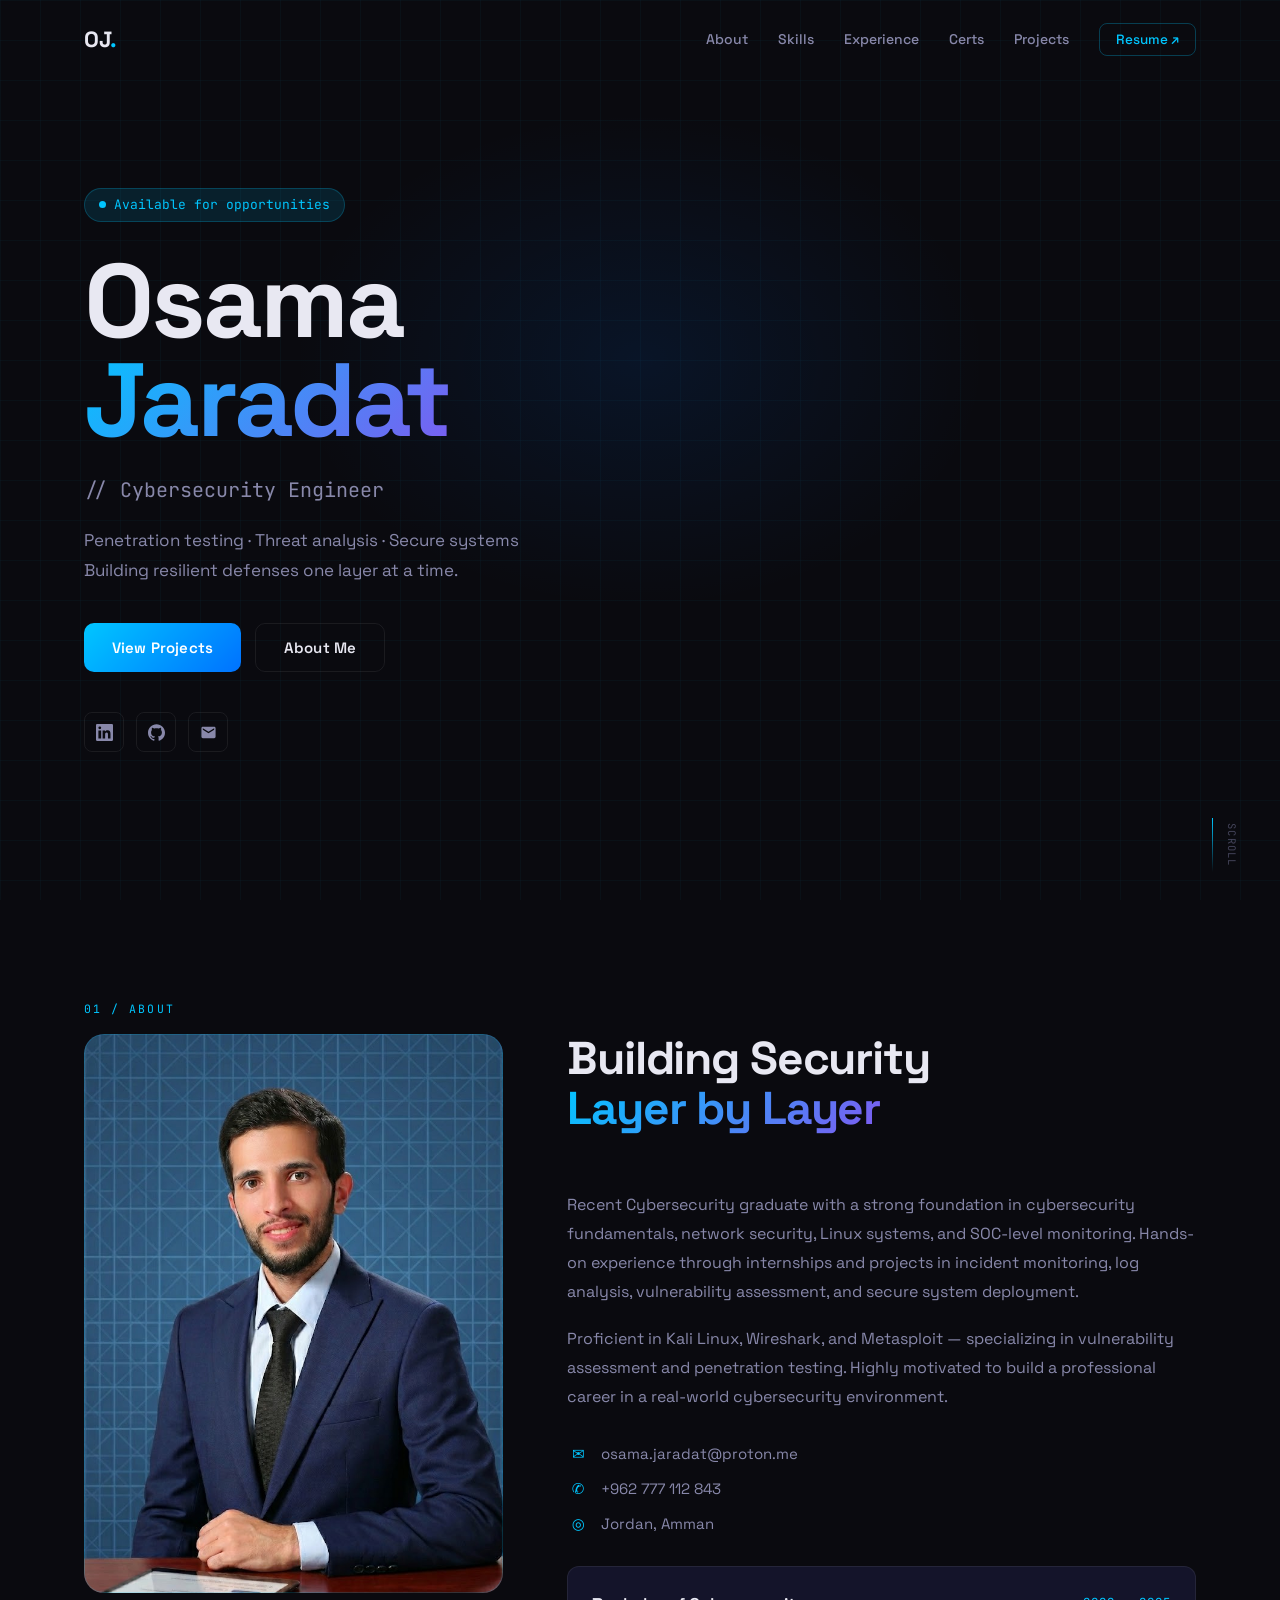
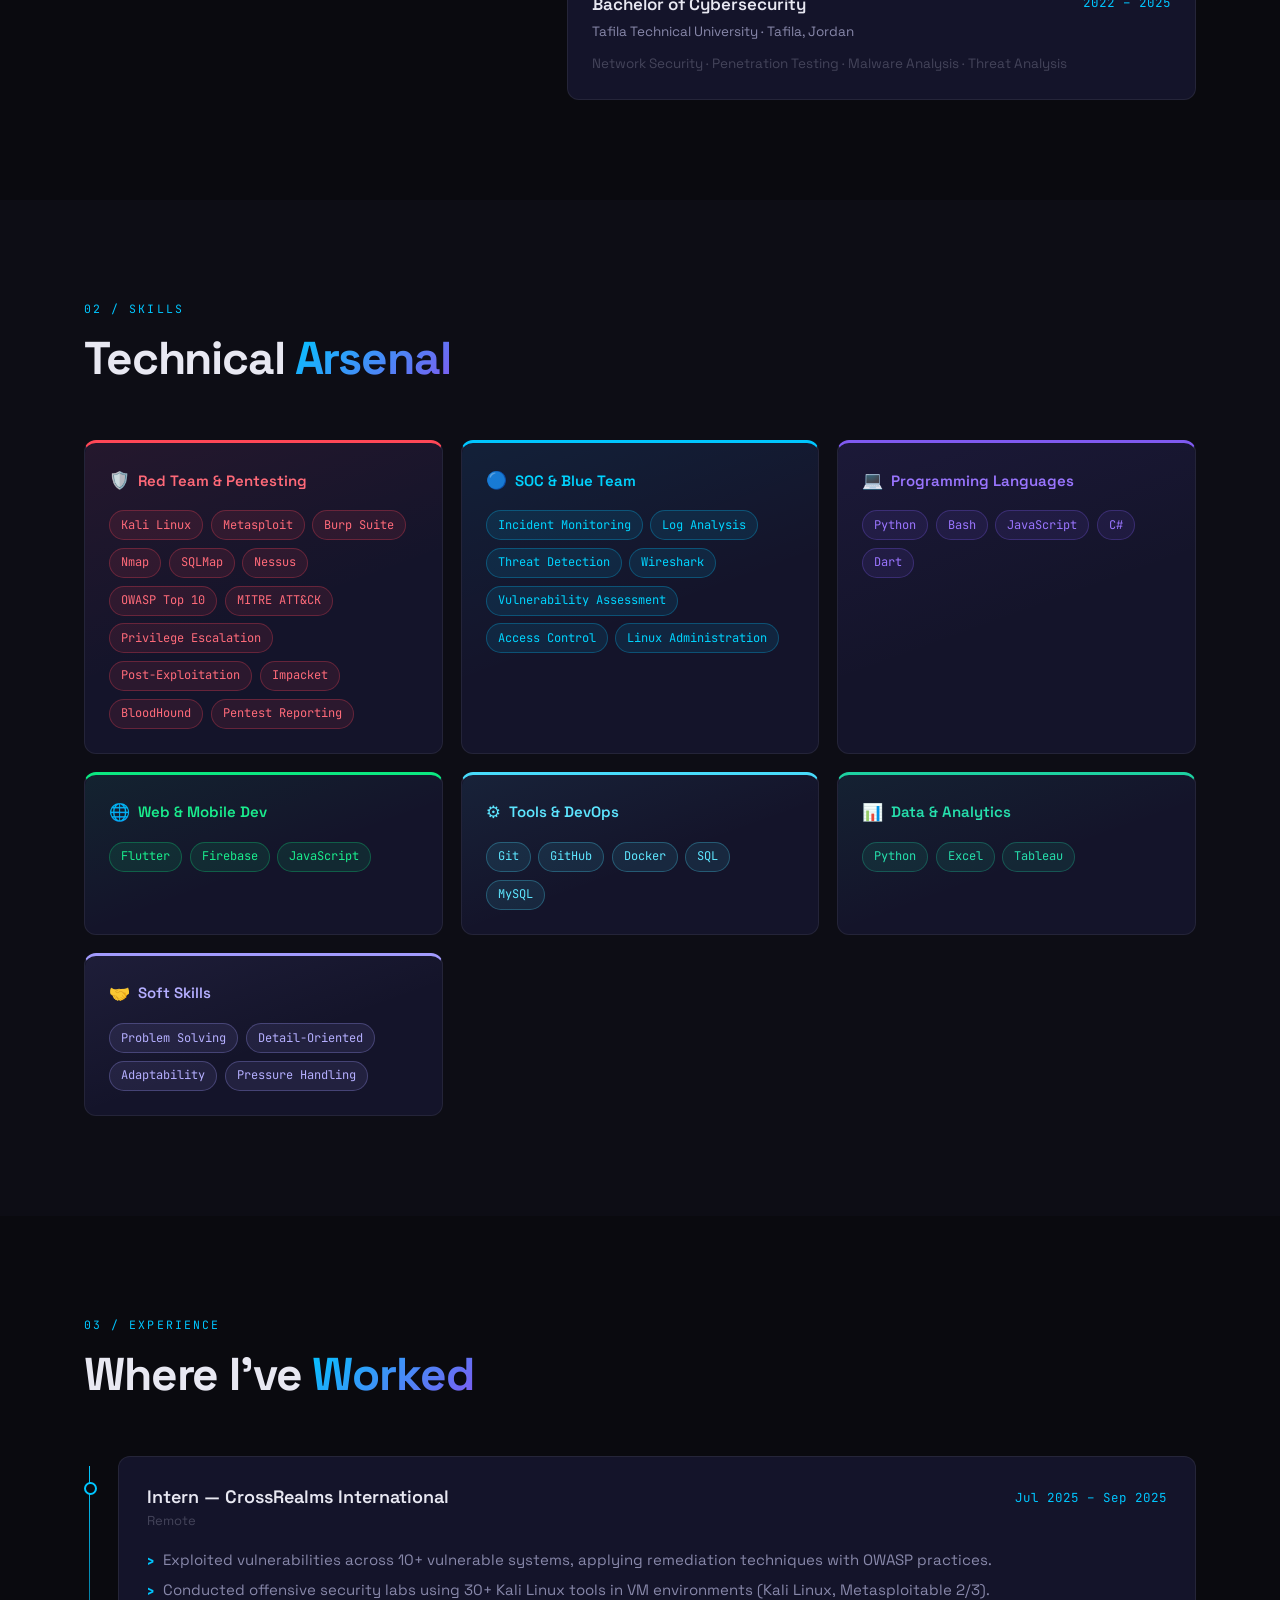
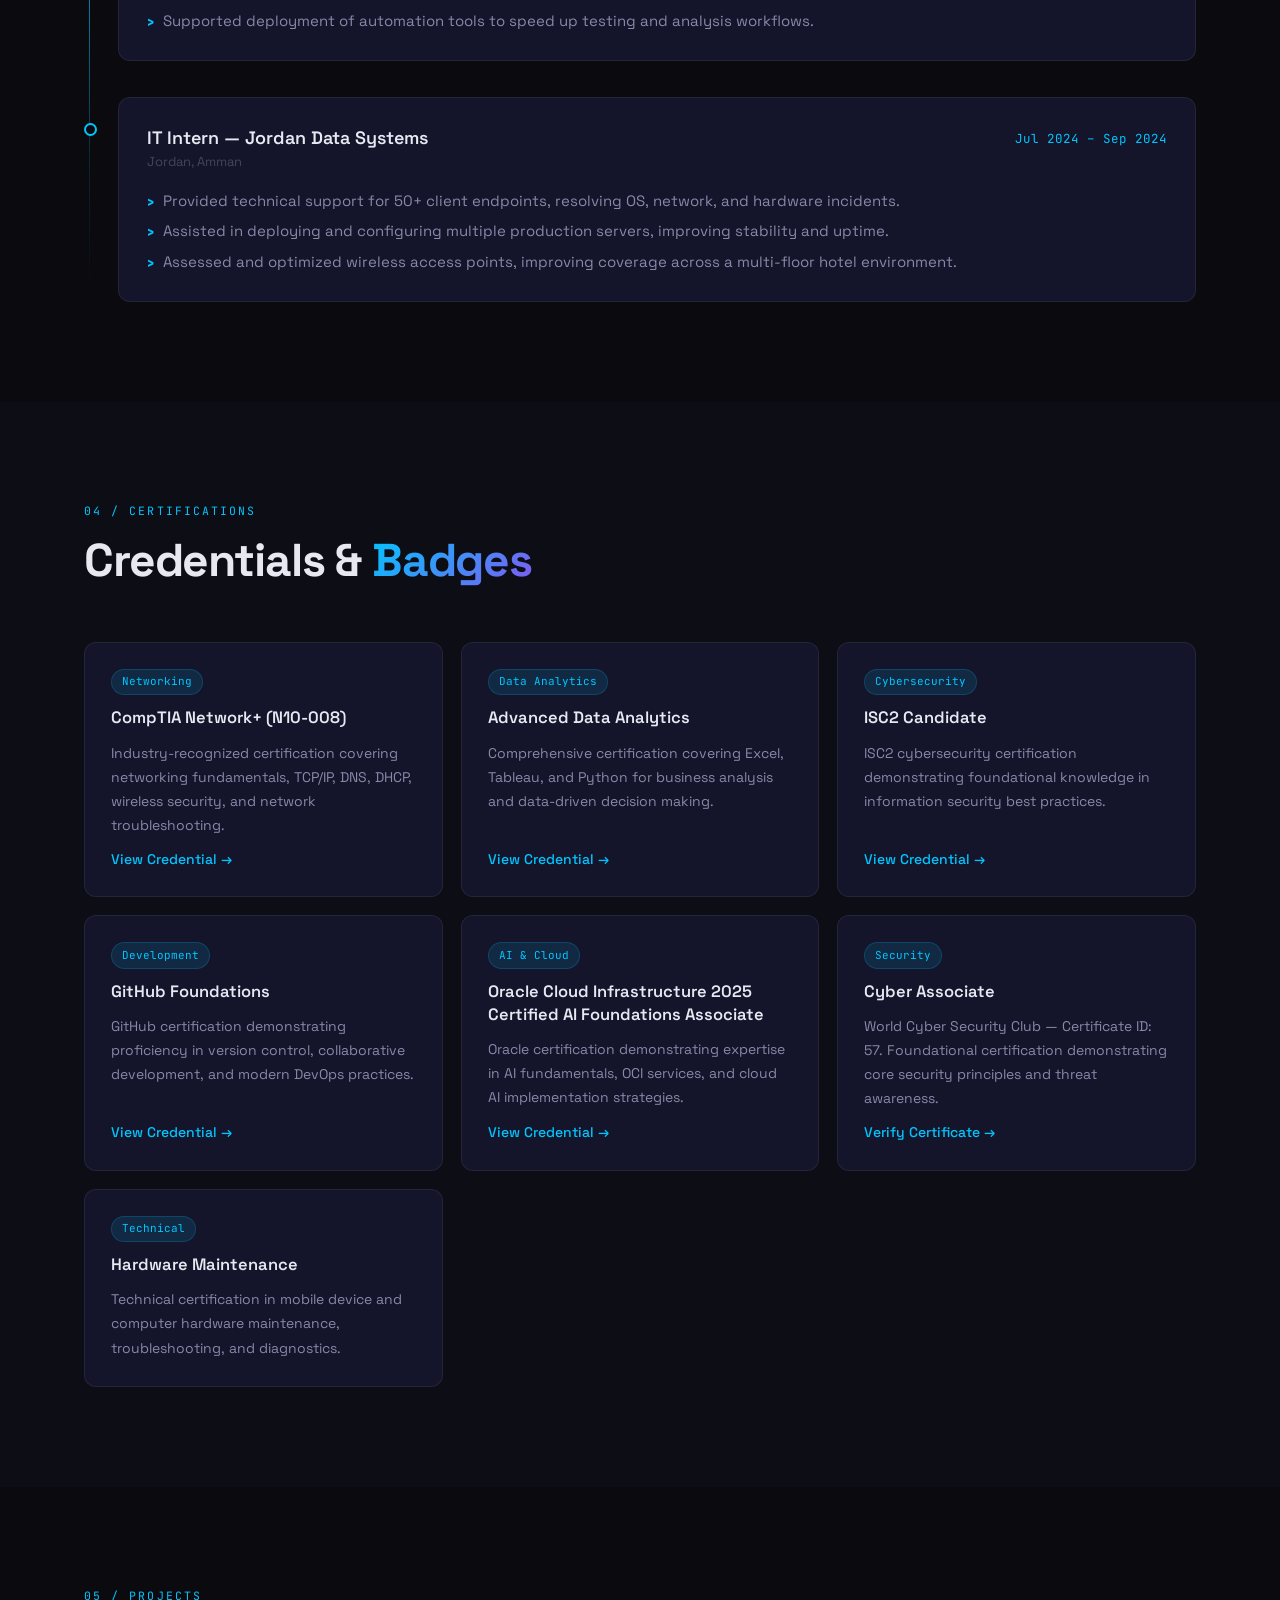
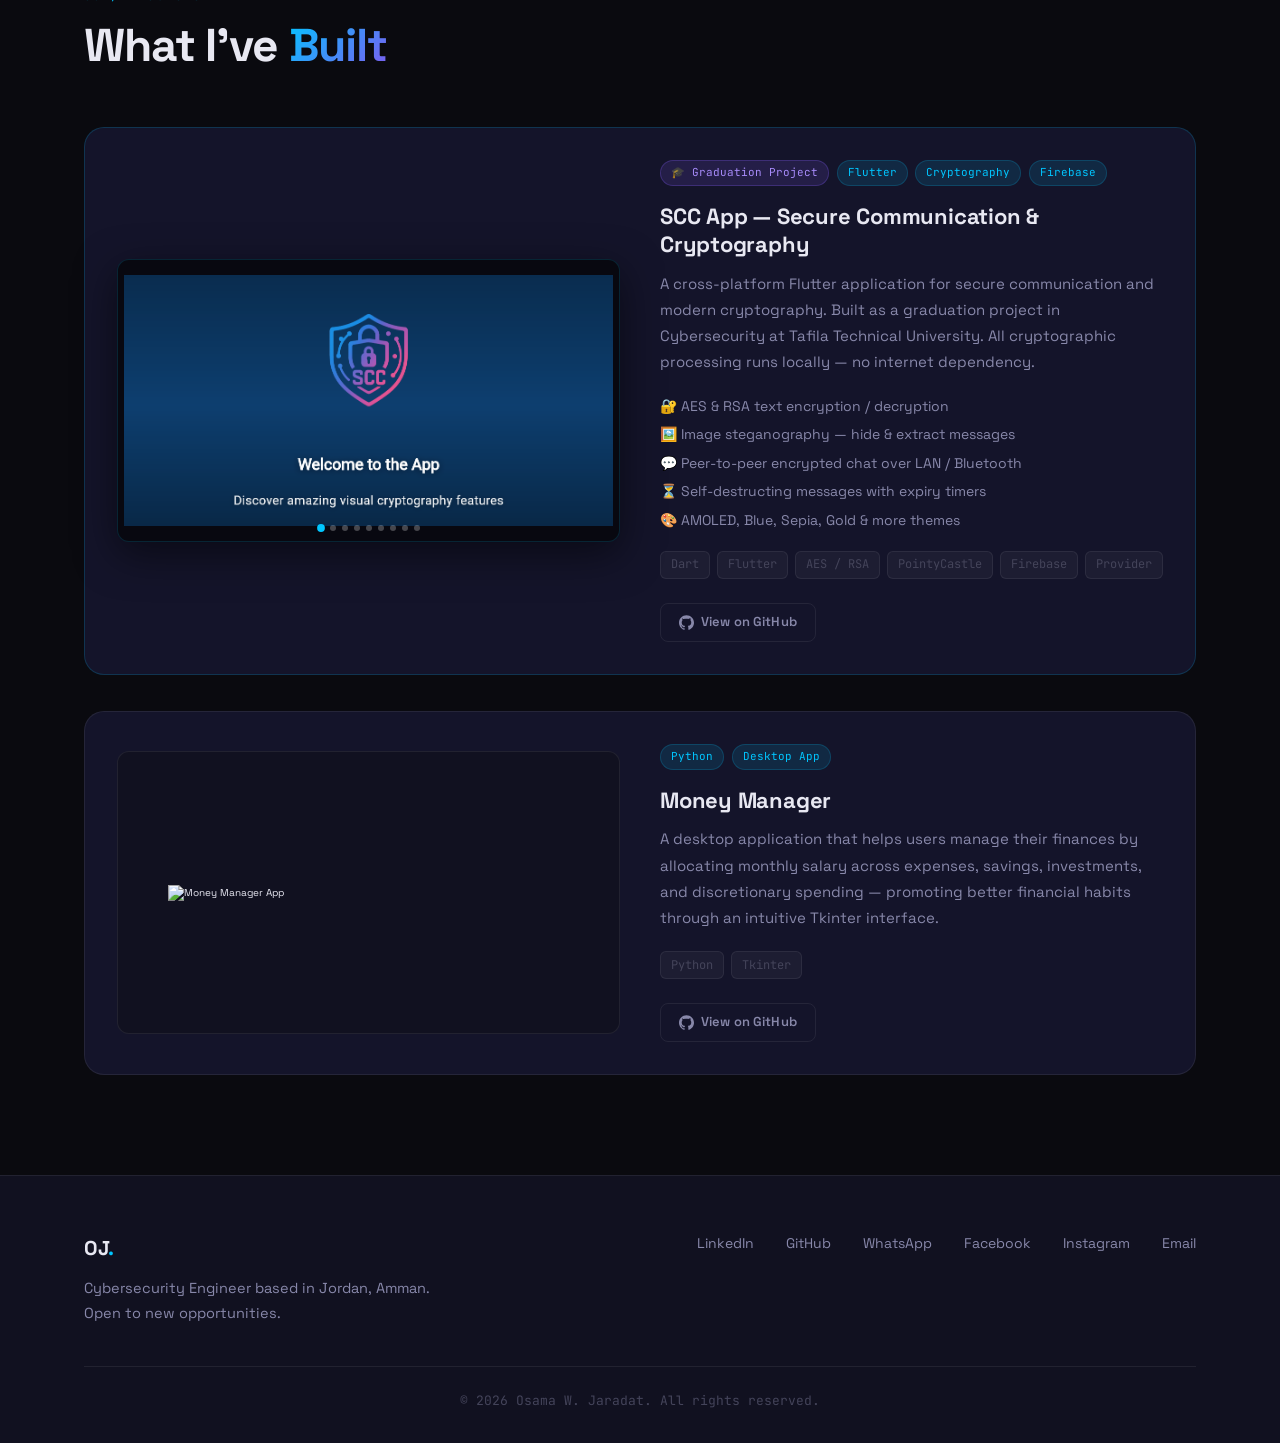
==== commit 6e8eb606: "تجديد العفش" ====
--- a/index.html
+++ b/index.html
@@ -67,7 +67,7 @@
         <a href="https://github.com/Oso00Luffy" target="_blank" rel="noopener" aria-label="GitHub">
           <svg viewBox="0 0 24 24" fill="currentColor"><path d="M12 .297c-6.63 0-12 5.373-12 12 0 5.303 3.438 9.8 8.205 11.385.6.113.82-.258.82-.577 0-.285-.01-1.04-.015-2.04-3.338.724-4.042-1.61-4.042-1.61C4.422 18.07 3.633 17.7 3.633 17.7c-1.087-.744.084-.729.084-.729 1.205.084 1.838 1.236 1.838 1.236 1.07 1.835 2.809 1.305 3.495.998.108-.776.417-1.305.76-1.605-2.665-.3-5.466-1.332-5.466-5.93 0-1.31.465-2.38 1.235-3.22-.135-.303-.54-1.523.105-3.176 0 0 1.005-.322 3.3 1.23.96-.267 1.98-.399 3-.405 1.02.006 2.04.138 3 .405 2.28-1.552 3.285-1.23 3.285-1.23.645 1.653.24 2.873.12 3.176.765.84 1.23 1.91 1.23 3.22 0 4.61-2.805 5.625-5.475 5.92.42.36.81 1.096.81 2.22 0 1.606-.015 2.896-.015 3.286 0 .315.21.69.825.57C20.565 22.092 24 17.592 24 12.297c0-6.627-5.373-12-12-12"/></svg>
         </a>
-        <a href="mailto:osojr2017@gmail.com" aria-label="Email">
+        <a href="mailto:osama.jaradat@proton.me" aria-label="Email">
           <svg viewBox="0 0 24 24" fill="currentColor"><path d="M20 4H4c-1.1 0-2 .9-2 2v12c0 1.1.9 2 2 2h16c1.1 0 2-.9 2-2V6c0-1.1-.9-2-2-2zm0 4l-8 5-8-5V6l8 5 8-5v2z"/></svg>
         </a>
       </div>
@@ -90,11 +90,11 @@
         </div>
         <div class="about-content">
           <h2 class="section-title">Building Security<br /><span class="gradient-text">Layer by Layer</span></h2>
-          <p class="about-text">Cybersecurity specialist with a strong foundation in network security, threat analysis, and incident response. Proficient in Kali Linux, Wireshark, and Metasploit — specializing in vulnerability assessment and penetration testing.</p>
-          <p class="about-text">Completed 25+ hands-on cybersecurity projects and 250+ hours of training. Eager to protect digital assets and contribute to secure cloud solutions.</p>
+          <p class="about-text">Recent Cybersecurity graduate with a strong foundation in cybersecurity fundamentals, network security, Linux systems, and SOC-level monitoring. Hands-on experience through internships and projects in incident monitoring, log analysis, vulnerability assessment, and secure system deployment.</p>
+          <p class="about-text">Proficient in Kali Linux, Wireshark, and Metasploit — specializing in vulnerability assessment and penetration testing. Highly motivated to build a professional career in a real-world cybersecurity environment.</p>
           <div class="about-contact">
-            <a href="mailto:osojr2017@gmail.com" class="contact-item">
-              <span class="contact-icon">✉</span>osojr2017@gmail.com
+            <a href="mailto:osama.jaradat@proton.me" class="contact-item">
+              <span class="contact-icon">✉</span>osama.jaradat@proton.me
             </a>
             <a href="tel:+962777112843" class="contact-item">
               <span class="contact-icon">✆</span>+962 777 112 843
@@ -125,50 +125,59 @@
       <h2 class="section-title">Technical <span class="gradient-text">Arsenal</span></h2>
       <div class="skills-grid">
 
-        <div class="skill-category-card reveal">
-          <h3 class="skill-cat-title"><span class="skill-cat-icon">🛡️</span> Cybersecurity &amp; Pentesting</h3>
+        <div class="skill-category-card card-red reveal">
+          <h3 class="skill-cat-title"><span class="skill-cat-icon">🛡️</span> Red Team &amp; Pentesting</h3>
           <div class="skill-tags">
             <span>Kali Linux</span><span>Metasploit</span><span>Burp Suite</span>
-            <span>Wireshark</span><span>Nmap</span><span>OWASP ZAP</span>
-            <span>John the Ripper</span><span>Hydra</span><span>SQLMap</span>
-            <span>Nikto</span><span>Aircrack-ng</span><span>Nessus</span>
-          </div>
-        </div>
-
-        <div class="skill-category-card reveal">
+            <span>Nmap</span><span>SQLMap</span><span>Nessus</span>
+            <span>OWASP Top 10</span><span>MITRE ATT&amp;CK</span><span>Privilege Escalation</span>
+            <span>Post-Exploitation</span><span>Impacket</span><span>BloodHound</span>
+            <span>Pentest Reporting</span>
+          </div>
+        </div>
+
+        <div class="skill-category-card card-blue reveal">
+          <h3 class="skill-cat-title"><span class="skill-cat-icon">🔵</span> SOC &amp; Blue Team</h3>
+          <div class="skill-tags">
+            <span>Incident Monitoring</span><span>Log Analysis</span><span>Threat Detection</span>
+            <span>Wireshark</span><span>Vulnerability Assessment</span><span>Access Control</span>
+            <span>Linux Administration</span>
+          </div>
+        </div>
+
+        <div class="skill-category-card card-purple reveal">
           <h3 class="skill-cat-title"><span class="skill-cat-icon">💻</span> Programming Languages</h3>
           <div class="skill-tags">
-            <span>Python</span><span>C++</span><span>C#</span><span>Dart</span>
-            <span>JavaScript</span><span>PHP</span><span>HTML</span><span>CSS</span><span>Bash</span>
-          </div>
-        </div>
-
-        <div class="skill-category-card reveal">
+            <span>Python</span><span>Bash</span><span>JavaScript</span><span>C#</span><span>Dart</span>
+          </div>
+        </div>
+
+        <div class="skill-category-card card-teal reveal">
           <h3 class="skill-cat-title"><span class="skill-cat-icon">🌐</span> Web &amp; Mobile Dev</h3>
           <div class="skill-tags">
-            <span>HTML5</span><span>CSS3</span><span>JavaScript</span>
-            <span>PHP</span><span>Django</span><span>Flutter</span><span>Firebase</span>
-          </div>
-        </div>
-
-        <div class="skill-category-card reveal">
-          <h3 class="skill-cat-title"><span class="skill-cat-icon">🗄️</span> Databases</h3>
-          <div class="skill-tags">
-            <span>SQL</span><span>MySQL</span><span>PostgreSQL</span><span>MongoDB</span>
-          </div>
-        </div>
-
-        <div class="skill-category-card reveal">
+            <span>Flutter</span><span>Firebase</span><span>JavaScript</span>
+          </div>
+        </div>
+
+        <div class="skill-category-card card-cyan reveal">
           <h3 class="skill-cat-title"><span class="skill-cat-icon">⚙️</span> Tools &amp; DevOps</h3>
           <div class="skill-tags">
-            <span>Git</span><span>GitHub</span><span>Docker</span><span>REST APIs</span>
-          </div>
-        </div>
-
-        <div class="skill-category-card reveal">
-          <h3 class="skill-cat-title"><span class="skill-cat-icon">🎨</span> Design &amp; Creative</h3>
-          <div class="skill-tags">
-            <span>Canva</span><span>Filmora</span><span>Adobe AE</span>
+            <span>Git</span><span>GitHub</span><span>Docker</span><span>SQL</span><span>MySQL</span>
+          </div>
+        </div>
+
+        <div class="skill-category-card card-green reveal">
+          <h3 class="skill-cat-title"><span class="skill-cat-icon">📊</span> Data &amp; Analytics</h3>
+          <div class="skill-tags">
+            <span>Python</span><span>Excel</span><span>Tableau</span>
+          </div>
+        </div>
+
+        <div class="skill-category-card card-lavender reveal">
+          <h3 class="skill-cat-title"><span class="skill-cat-icon">🤝</span> Soft Skills</h3>
+          <div class="skill-tags">
+            <span>Problem Solving</span><span>Detail-Oriented</span>
+            <span>Adaptability</span><span>Pressure Handling</span>
           </div>
         </div>
 
@@ -188,33 +197,15 @@
           <div class="timeline-card">
             <div class="timeline-header">
               <div>
-                <h3>Intern — CrossRealms Middle East</h3>
-                <span class="timeline-location">Jordan, Amman</span>
+                <h3>Intern — CrossRealms International</h3>
+                <span class="timeline-location">Remote</span>
               </div>
               <span class="timeline-date">Jul 2025 – Sep 2025</span>
             </div>
             <ul class="timeline-list">
-              <li>60 days of hands-on vulnerability exploitation and mitigation</li>
-              <li>Operated Kali Linux, Metasploitable 2 &amp; 3 in active lab environments</li>
-              <li>Gained proficiency in 30+ Kali Linux tools with AI integration</li>
-            </ul>
-          </div>
-        </div>
-
-        <div class="timeline-item reveal">
-          <div class="timeline-dot"></div>
-          <div class="timeline-card">
-            <div class="timeline-header">
-              <div>
-                <h3>Fellow — Correlation One</h3>
-                <span class="timeline-location">Remote</span>
-              </div>
-              <span class="timeline-date">Oct 2024 – Jul 2025</span>
-            </div>
-            <ul class="timeline-list">
-              <li>Training &amp; competitions in Data Analytics</li>
-              <li>Solved 10+ real-world business problems</li>
-              <li>250+ hours of training in Excel, Tableau, and Python</li>
+              <li>Exploited vulnerabilities across 10+ vulnerable systems, applying remediation techniques with OWASP practices.</li>
+              <li>Conducted offensive security labs using 30+ Kali Linux tools in VM environments (Kali Linux, Metasploitable 2/3).</li>
+              <li>Supported deployment of automation tools to speed up testing and analysis workflows.</li>
             </ul>
           </div>
         </div>
@@ -230,9 +221,9 @@
               <span class="timeline-date">Jul 2024 – Sep 2024</span>
             </div>
             <ul class="timeline-list">
-              <li>Assisted in network server installations</li>
-              <li>Provided technical support for 50+ devices</li>
-              <li>Configured network access points</li>
+              <li>Provided technical support for 50+ client endpoints, resolving OS, network, and hardware incidents.</li>
+              <li>Assisted in deploying and configuring multiple production servers, improving stability and uptime.</li>
+              <li>Assessed and optimized wireless access points, improving coverage across a multi-floor hotel environment.</li>
             </ul>
           </div>
         </div>
@@ -247,6 +238,13 @@
       <div class="section-label">04 / Certifications</div>
       <h2 class="section-title">Credentials &amp; <span class="gradient-text">Badges</span></h2>
       <div class="cert-grid">
+
+        <div class="cert-card reveal">
+          <span class="cert-tag">Networking</span>
+          <h3>CompTIA Network+ (N10-008)</h3>
+          <p>Industry-recognized certification covering networking fundamentals, TCP/IP, DNS, DHCP, wireless security, and network troubleshooting.</p>
+          <a href="https://www.udemy.com/course/total-comptia-network-n10-008/" target="_blank" rel="noopener" class="cert-link">View Credential →</a>
+        </div>
 
         <div class="cert-card reveal">
           <span class="cert-tag">Data Analytics</span>
@@ -271,15 +269,16 @@
 
         <div class="cert-card reveal">
           <span class="cert-tag">AI &amp; Cloud</span>
-          <h3>Oracle Cloud Infrastructure 2024 — Generative AI Professional</h3>
-          <p>Oracle certification demonstrating expertise in generative AI, OCI services, and AI implementation strategies.</p>
+          <h3>Oracle Cloud Infrastructure 2025 Certified AI Foundations Associate</h3>
+          <p>Oracle certification demonstrating expertise in AI fundamentals, OCI services, and cloud AI implementation strategies.</p>
           <a href="https://catalog-education.oracle.com/ords/certview/sharebadge?id=B0A1F2352C88290D1B7ED09AA5C71832191CDC695DB5252B31BAD6180E729F8C" target="_blank" rel="noopener" class="cert-link">View Credential →</a>
         </div>
 
         <div class="cert-card reveal">
           <span class="cert-tag">Security</span>
           <h3>Cyber Associate</h3>
-          <p>Green Circle for Cybersecurity — foundational certification demonstrating core security principles and threat awareness.</p>
+          <p>World Cyber Security Club — Certificate ID: 57. Foundational certification demonstrating core security principles and threat awareness.</p>
+          <a href="https://worldcyberclub.com/certificate_validation" target="_blank" rel="noopener" class="cert-link">Verify Certificate →</a>
         </div>
 
         <div class="cert-card reveal">
@@ -397,7 +396,7 @@
           <a href="http://web.whatsapp.com/send?phone=+962777112843&text=Hello" target="_blank" rel="noopener">WhatsApp</a>
           <a href="https://www.facebook.com/Osama00luffy" target="_blank" rel="noopener">Facebook</a>
           <a href="https://www.instagram.com/osama.143r/" target="_blank" rel="noopener">Instagram</a>
-          <a href="mailto:osojr2017@gmail.com">Email</a>
+          <a href="mailto:osama.jaradat@proton.me">Email</a>
         </div>
       </div>
       <div class="footer-bottom">
--- a/style.css
+++ b/style.css
@@ -569,15 +569,38 @@
 .skill-category-card {
   background: var(--card);
   border: 1px solid var(--border);
+  border-top: 3px solid var(--card-accent, var(--border));
   border-radius: var(--radius);
   padding: 2.4rem;
-  transition: border-color var(--t), background var(--t), transform var(--t);
+  position: relative;
+  overflow: hidden;
+  transition: border-color var(--t), background var(--t), transform var(--t), box-shadow var(--t);
+}
+.skill-category-card::before {
+  content: '';
+  position: absolute;
+  inset: 0;
+  background: linear-gradient(160deg, var(--card-accent-bg, transparent) 0%, transparent 55%);
+  pointer-events: none;
+  border-radius: inherit;
 }
 .skill-category-card:hover {
-  border-color: var(--border-glow);
-  background: var(--card-hover);
-  transform: translateY(-4px);
-}
+  transform: translateY(-5px);
+  box-shadow: 0 12px 36px var(--card-accent-shadow, rgba(0,198,255,0.1));
+  border-color: var(--card-accent, var(--border-glow));
+  border-top-color: var(--card-accent, var(--border-glow));
+}
+
+/* ── Category color tokens ── */
+.card-red    { --card-accent: #ff4757; --card-accent-bg: rgba(255,71,87,0.07);  --card-accent-shadow: rgba(255,71,87,0.18);  --tag-color: #ff6b7a; --tag-bg: rgba(255,71,87,0.1);  --tag-border: rgba(255,71,87,0.28); }
+.card-blue   { --card-accent: #00c6ff; --card-accent-bg: rgba(0,198,255,0.07);  --card-accent-shadow: rgba(0,198,255,0.18);  --tag-color: #00d4ff; --tag-bg: rgba(0,198,255,0.1);  --tag-border: rgba(0,198,255,0.28); }
+.card-purple { --card-accent: #7f5af0; --card-accent-bg: rgba(127,90,240,0.07); --card-accent-shadow: rgba(127,90,240,0.18); --tag-color: #9b76ff; --tag-bg: rgba(127,90,240,0.1); --tag-border: rgba(127,90,240,0.28); }
+.card-teal   { --card-accent: #0be881; --card-accent-bg: rgba(11,232,129,0.07); --card-accent-shadow: rgba(11,232,129,0.18); --tag-color: #1aee8e; --tag-bg: rgba(11,232,129,0.1); --tag-border: rgba(11,232,129,0.28); }
+.card-orange { --card-accent: #ff9f43; --card-accent-bg: rgba(255,159,67,0.07); --card-accent-shadow: rgba(255,159,67,0.18); --tag-color: #ffb066; --tag-bg: rgba(255,159,67,0.1); --tag-border: rgba(255,159,67,0.28); }
+.card-cyan   { --card-accent: #48dbfb; --card-accent-bg: rgba(72,219,251,0.07); --card-accent-shadow: rgba(72,219,251,0.18); --tag-color: #5ee6ff; --tag-bg: rgba(72,219,251,0.1); --tag-border: rgba(72,219,251,0.28); }
+.card-pink   { --card-accent: #fd79a8; --card-accent-bg: rgba(253,121,168,0.07);--card-accent-shadow: rgba(253,121,168,0.18);--tag-color: #ff8fbe; --tag-bg: rgba(253,121,168,0.1);--tag-border: rgba(253,121,168,0.28); }
+.card-green  { --card-accent: #1dd1a1; --card-accent-bg: rgba(29,209,161,0.07); --card-accent-shadow: rgba(29,209,161,0.18); --tag-color: #26e0ad; --tag-bg: rgba(29,209,161,0.1); --tag-border: rgba(29,209,161,0.28); }
+.card-lavender { --card-accent: #a29bfe; --card-accent-bg: rgba(162,155,254,0.07); --card-accent-shadow: rgba(162,155,254,0.18); --tag-color: #b5afff; --tag-bg: rgba(162,155,254,0.1); --tag-border: rgba(162,155,254,0.28); }
 
 .skill-cat-title {
   font-size: 1.5rem;
@@ -586,6 +609,7 @@
   display: flex;
   align-items: center;
   gap: 0.8rem;
+  color: var(--tag-color, var(--text));
 }
 .skill-cat-icon { font-size: 1.7rem; }
 
@@ -597,18 +621,19 @@
 .skill-tags span {
   font-size: 1.2rem;
   font-family: var(--mono);
-  color: var(--text-muted);
-  background: rgba(0, 198, 255, 0.06);
-  border: 1px solid var(--border);
+  color: var(--tag-color, var(--text-muted));
+  background: var(--tag-bg, rgba(0,198,255,0.06));
+  border: 1px solid var(--tag-border, var(--border));
   padding: 0.45rem 1.1rem;
   border-radius: 100px;
-  transition: background var(--t), color var(--t), border-color var(--t);
+  transition: background var(--t), color var(--t), border-color var(--t), box-shadow var(--t);
   cursor: default;
 }
 .skill-tags span:hover {
-  background: var(--accent-dim);
-  color: var(--accent);
-  border-color: rgba(0, 198, 255, 0.3);
+  background: var(--card-accent-bg, var(--accent-dim));
+  color: var(--card-accent, var(--accent));
+  border-color: var(--card-accent, rgba(0,198,255,0.3));
+  box-shadow: 0 0 10px var(--card-accent-shadow, rgba(0,198,255,0.15));
 }
 
 /* ════════════════════════════════════════════
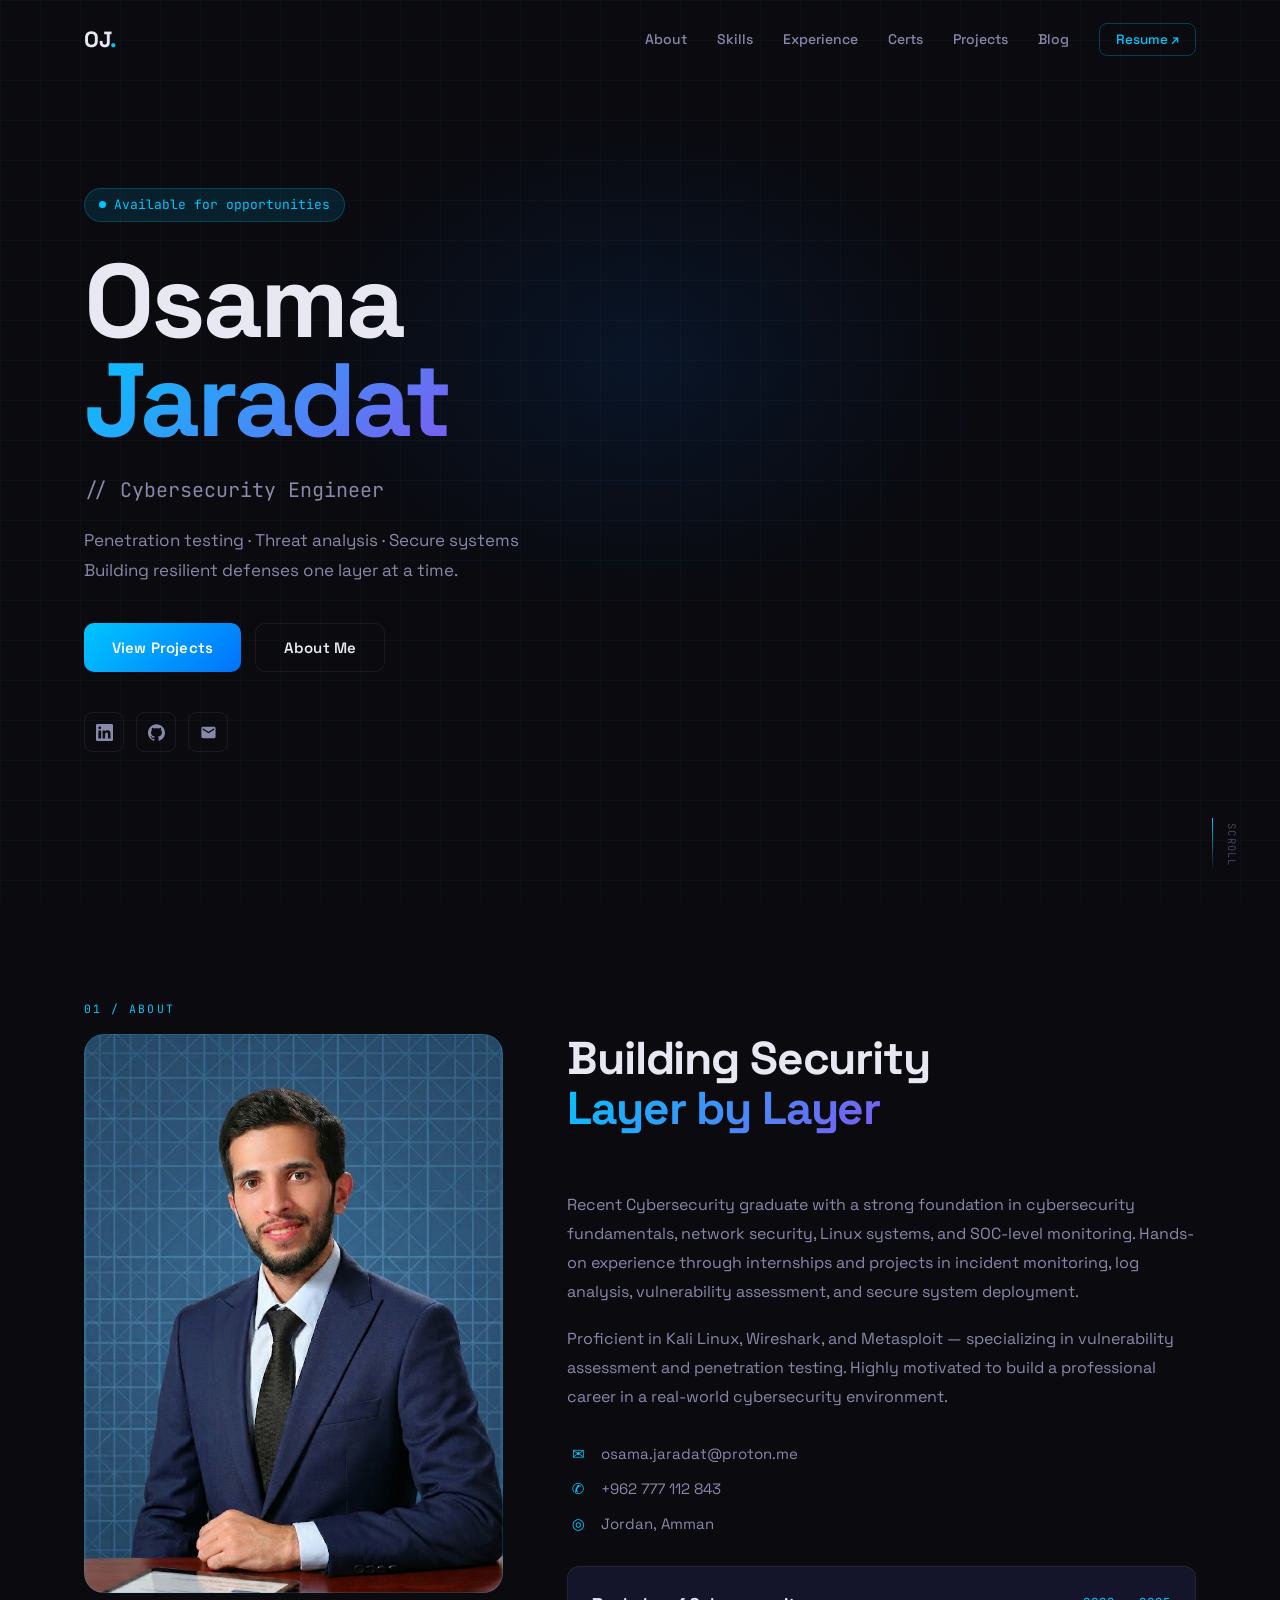
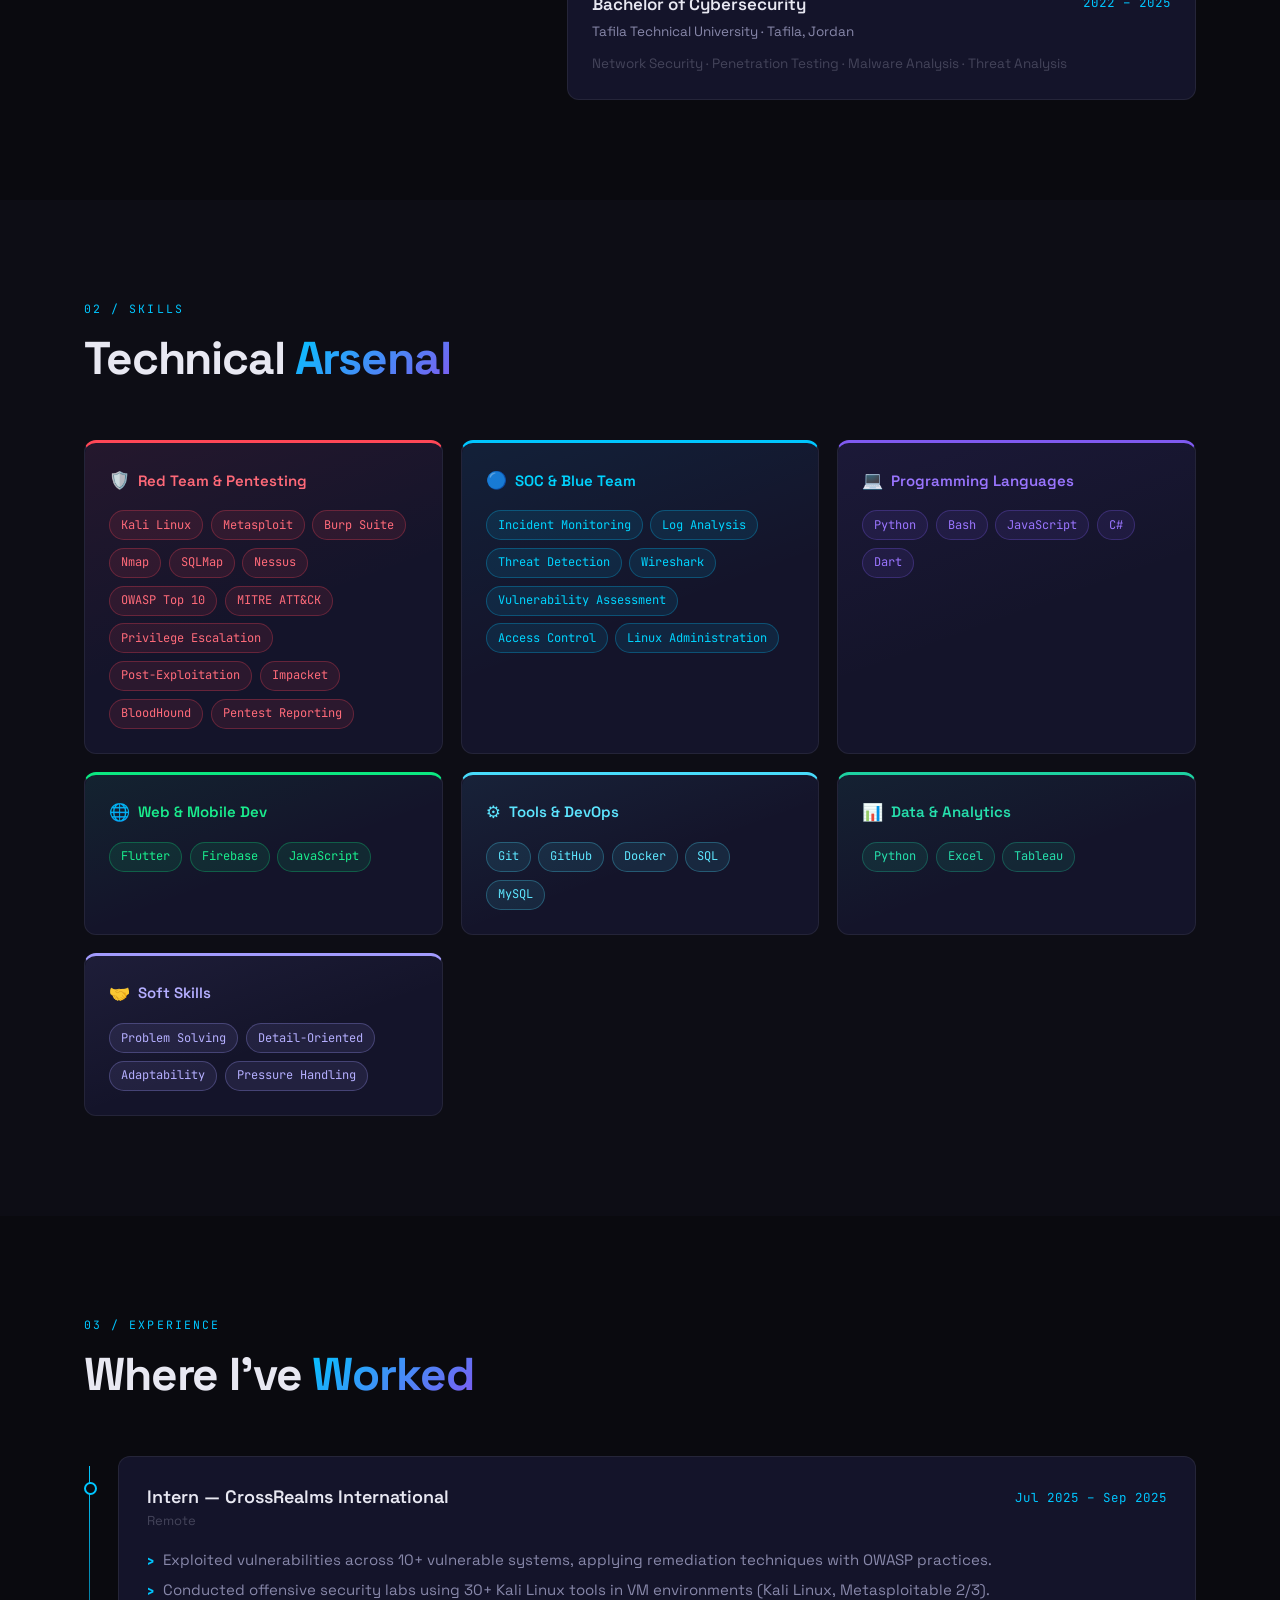
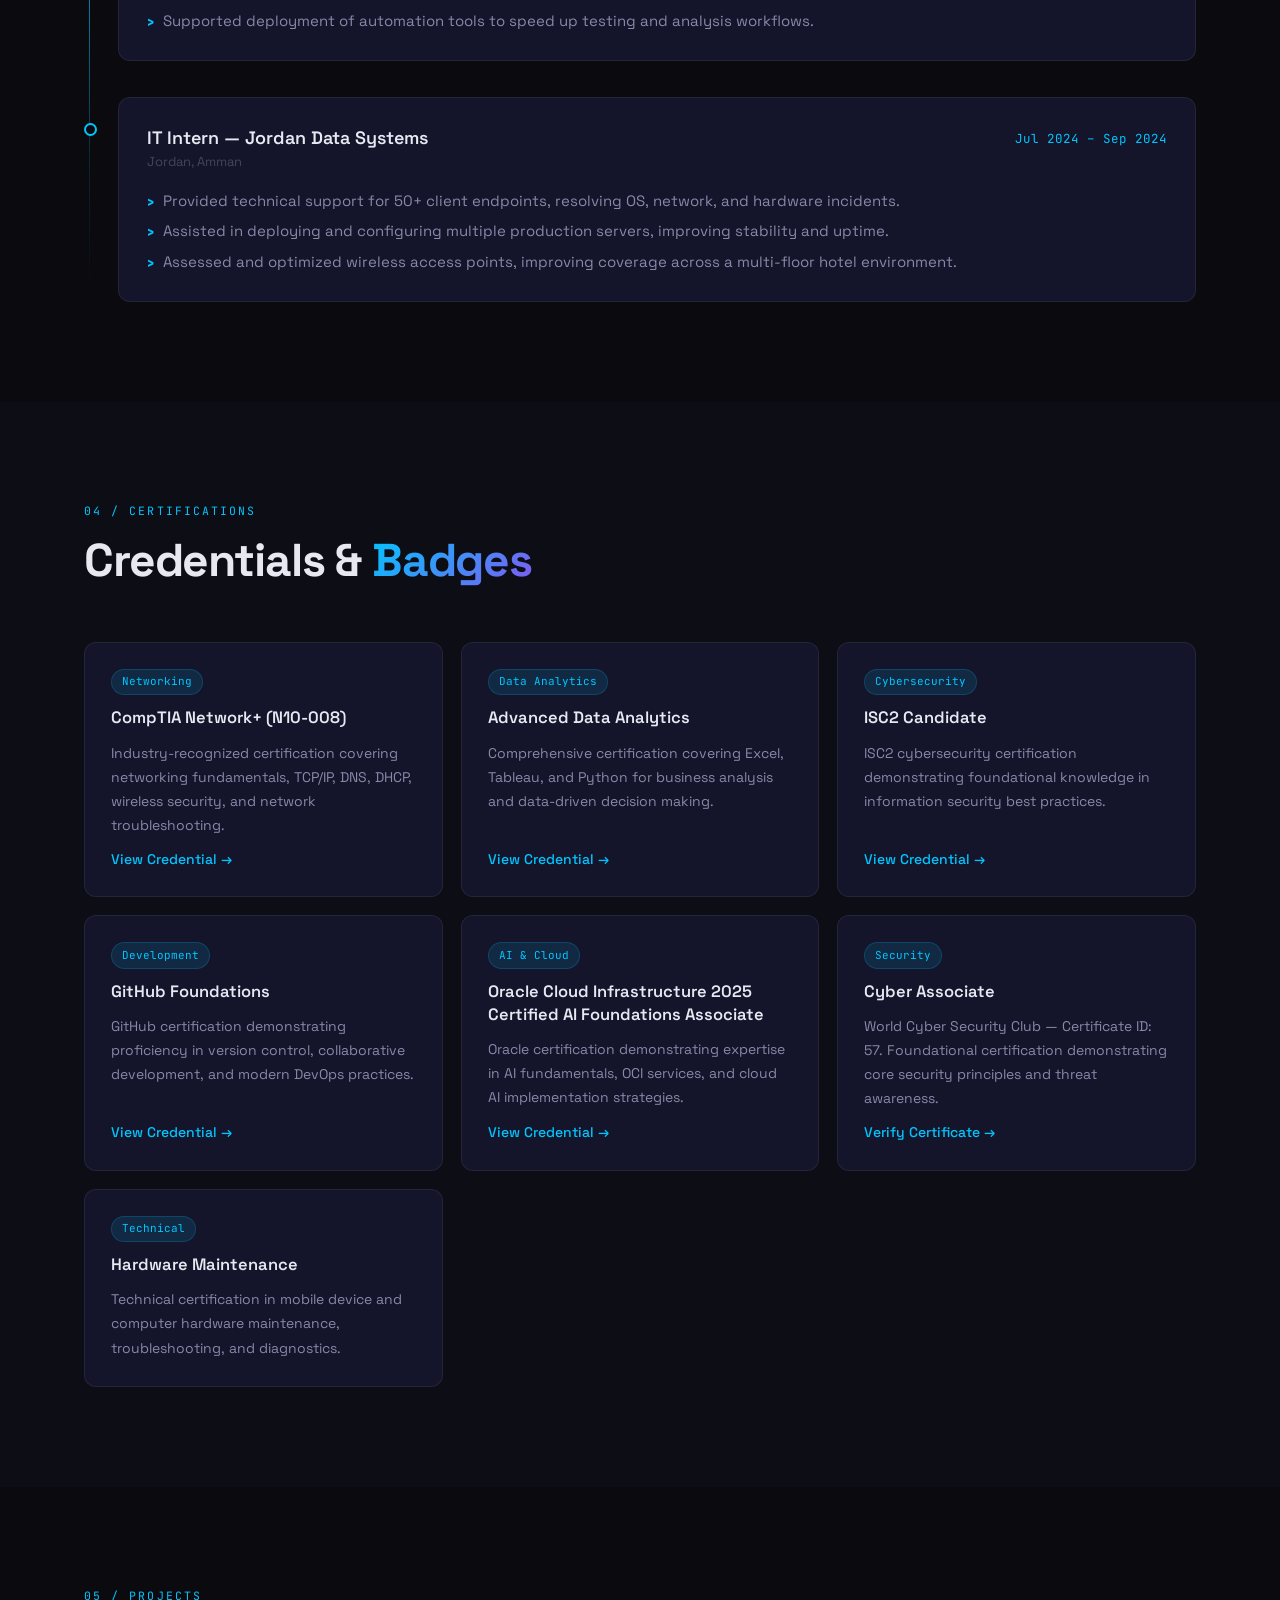
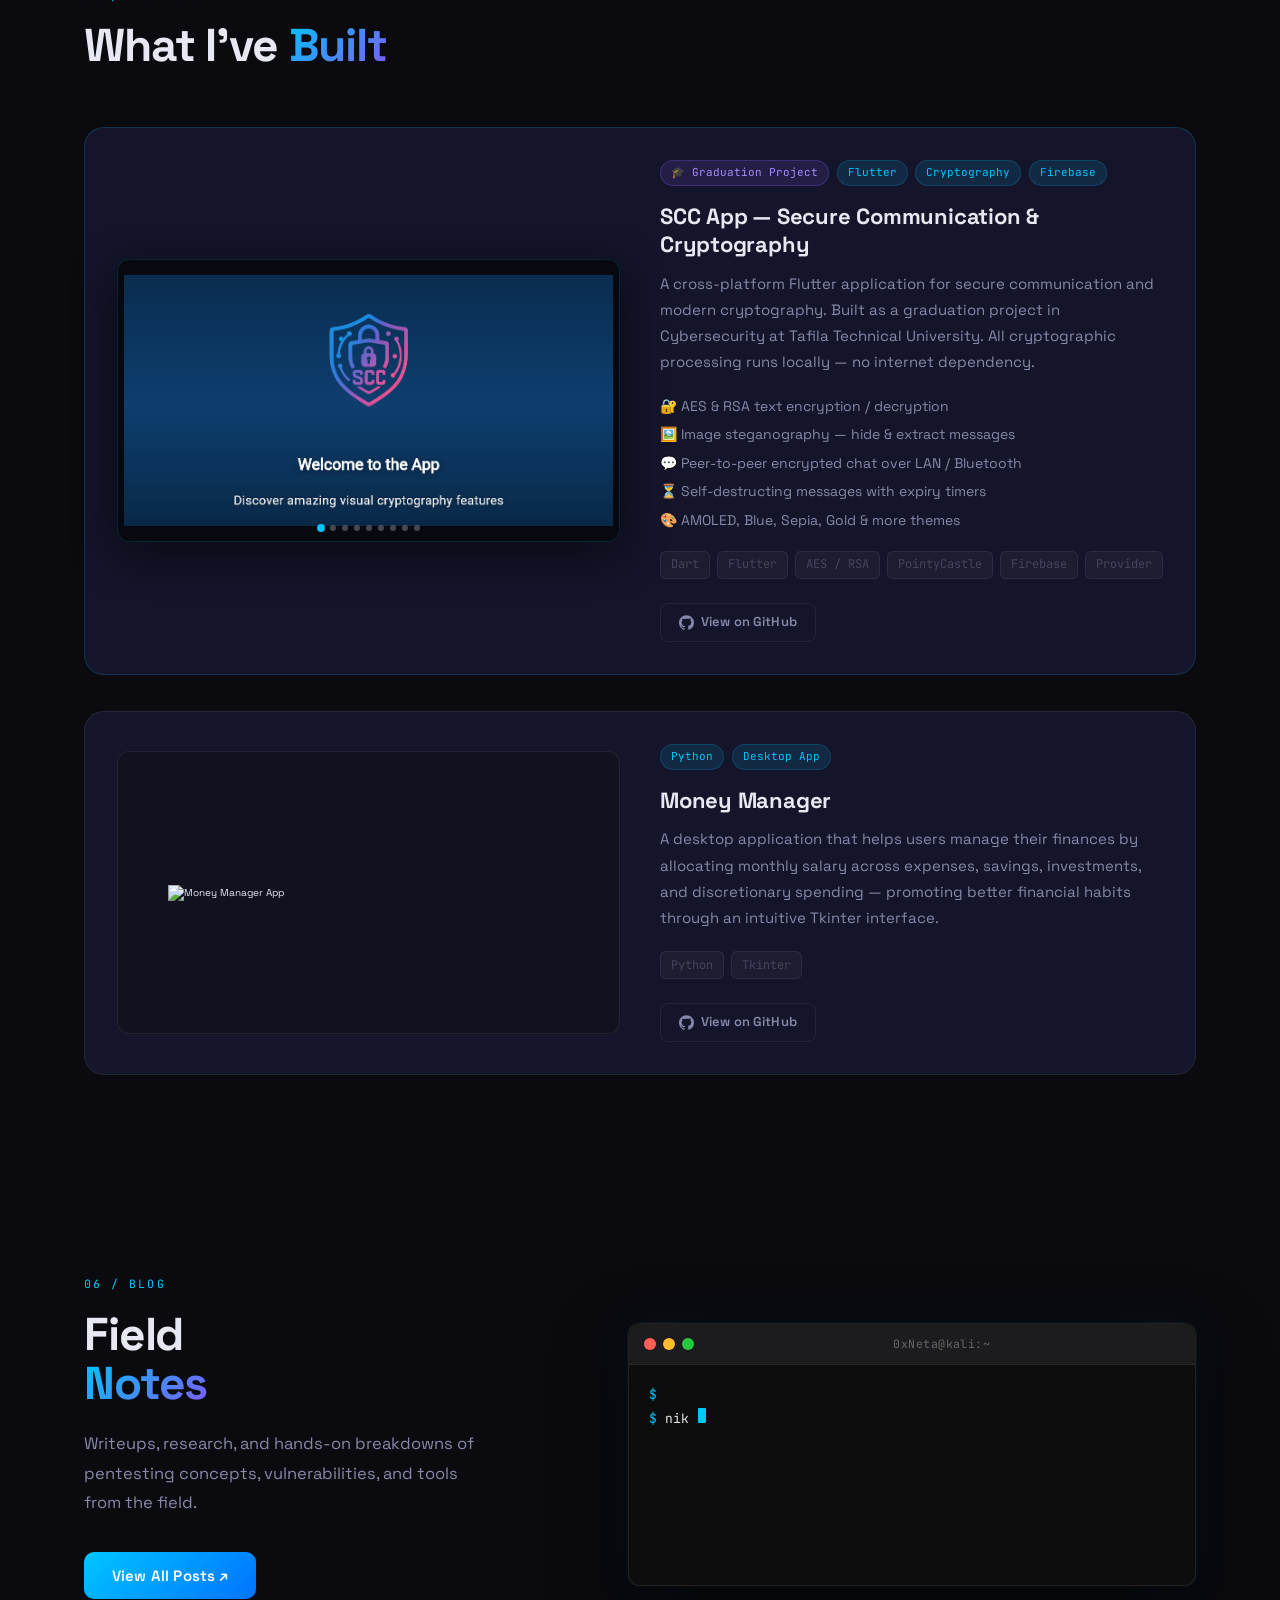
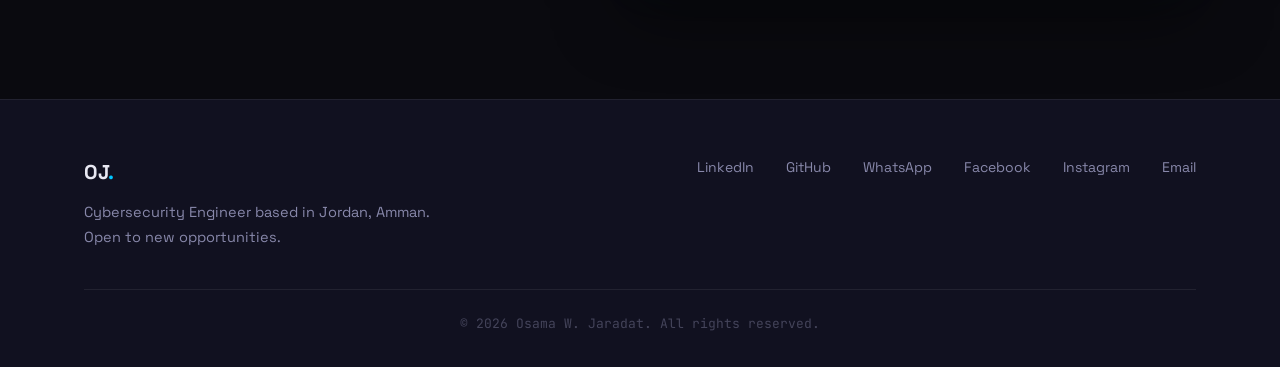
==== commit fc52fb06: "Add blog page and admin post system Introduce a full-featured blog page (blog.html) with a styled he" ====
--- a/index.html
+++ b/index.html
@@ -23,6 +23,7 @@
         <li><a href="#experience">Experience</a></li>
         <li><a href="#certifications">Certs</a></li>
         <li><a href="#projects">Projects</a></li>
+        <li><a href="./blog.html">Blog</a></li>
         <li><a href="image/Osama Jaradat CV.pdf" target="_blank" class="nav-cta">Resume ↗</a></li>
       </ul>
       <button class="hamburger" id="hamburger" aria-label="Toggle menu">
@@ -35,6 +36,7 @@
       <a href="#experience">Experience</a>
       <a href="#certifications">Certifications</a>
       <a href="#projects">Projects</a>
+      <a href="./blog.html">Blog</a>
       <a href="image/Osama Jaradat CV.pdf" target="_blank">Resume ↗</a>
     </div>
   </nav>
@@ -382,6 +384,35 @@
     </div>
   </section>
 
+  <!-- ══ BLOG TEASER ══ -->
+  <section class="section blog-teaser-section" id="blog">
+    <div class="container">
+      <div class="section-label">06 / Blog</div>
+      <div class="blog-teaser-grid">
+        <div class="blog-teaser-text">
+          <h2 class="section-title" style="margin-bottom:2rem;">Field<br /><span class="gradient-text">Notes</span></h2>
+          <p class="blog-teaser-desc">Writeups, research, and hands-on breakdowns of pentesting concepts, vulnerabilities, and tools from the field.</p>
+          <a href="./blog.html" class="btn-primary blog-teaser-btn">View All Posts ↗</a>
+        </div>
+        <div class="blog-teaser-terminal">
+          <div class="terminal-window-sm">
+            <div class="terminal-top-sm">
+              <div class="term-dots-sm">
+                <span class="term-dot-sm r"></span>
+                <span class="term-dot-sm y"></span>
+                <span class="term-dot-sm g"></span>
+              </div>
+              <span class="term-title-sm">0xNeta@kali:~</span>
+            </div>
+            <div class="terminal-body-sm" id="teaserTermBody">
+              <!-- filled by JS -->
+            </div>
+          </div>
+        </div>
+      </div>
+    </div>
+  </section>
+
   <!-- ══ FOOTER ══ -->
   <footer class="footer" id="contact">
     <div class="container">
@@ -455,6 +486,65 @@
       });
     }, { threshold: 0.4 });
     sections.forEach(s => sectionObserver.observe(s));
+
+    // ── Teaser terminal animation ──
+    (function () {
+      const teaserBody = document.getElementById('teaserTermBody');
+      if (!teaserBody) return;
+
+      const cmds = [
+        'nikto -h http://10.10.10.1 -output report.txt',
+        'hashcat -m 1000 hashes.ntds rockyou.txt --force',
+        'bloodhound-python -u user -p pass -d corp.local -c All',
+        'responder -I eth0 -wrf',
+        'crackmapexec smb 10.10.10.0/24 --shares',
+        'ffuf -w wordlist.txt -u http://target/FUZZ -mc 200',
+      ];
+      const pauses = [1000, 850, 1100, 750, 950, 900];
+      let idx = 0;
+
+      function createLine() {
+        const line = document.createElement('div');
+        line.className = 'term-line-sm';
+        line.innerHTML = '<span class="term-prompt-sm">$</span><span class="term-cmd-sm"></span><span class="term-cursor-sm"></span>';
+        teaserBody.appendChild(line);
+        teaserBody.scrollTop = teaserBody.scrollHeight;
+        return line;
+      }
+
+      function typeLine(line, text, done) {
+        const span = line.querySelector('.term-cmd-sm');
+        const cur  = line.querySelector('.term-cursor-sm');
+        let i = 0;
+        function tick() {
+          if (i <= text.length) { span.textContent = text.slice(0, i++); setTimeout(tick, 34 + Math.random() * 28); }
+          else { cur.style.display = 'none'; done(); }
+        }
+        tick();
+      }
+
+      function runNext() {
+        if (idx >= cmds.length) {
+          idx = 0;
+          setTimeout(() => { teaserBody.innerHTML = ''; runNext(); }, 2800);
+          return;
+        }
+        const line = createLine();
+        typeLine(line, cmds[idx], () => { const p = pauses[idx] || 800; idx++; setTimeout(runNext, p); });
+      }
+
+      // Only start when the section scrolls into view
+      const section = document.getElementById('blog');
+      let started = false;
+      const startObserver = new IntersectionObserver((entries) => {
+        if (entries[0].isIntersecting && !started) {
+          started = true;
+          const init = createLine();
+          setTimeout(() => { init.querySelector('.term-cursor-sm').style.display = 'none'; runNext(); }, 500);
+        }
+      }, { threshold: 0.2 });
+      if (section) startObserver.observe(section);
+    })();
   </script>
 </body>
 </html>
--- a/style.css
+++ b/style.css
@@ -1118,6 +1118,119 @@
 }
 
 /* ════════════════════════════════════════════
+   BLOG TEASER (index.html)
+════════════════════════════════════════════ */
+.blog-teaser-section { background: var(--bg); }
+
+.blog-teaser-grid {
+  display: grid;
+  grid-template-columns: 1fr 1.2fr;
+  gap: 7rem;
+  align-items: center;
+}
+
+.blog-teaser-desc {
+  font-size: 1.65rem;
+  color: var(--text-muted);
+  line-height: 1.8;
+  margin-bottom: 3.4rem;
+  max-width: 400px;
+}
+
+.blog-teaser-btn {
+  display: inline-flex;
+  align-items: center;
+}
+
+/* Mini terminal widget */
+.terminal-window-sm {
+  background: #0d0d0d;
+  border-radius: 12px;
+  border: 1px solid rgba(255, 255, 255, 0.08);
+  box-shadow: 0 24px 70px rgba(0, 0, 0, 0.55),
+              0 0 0 1px rgba(255, 255, 255, 0.03),
+              0 0 50px rgba(0, 198, 255, 0.05);
+  overflow: hidden;
+  font-family: var(--mono);
+  width: 100%;
+}
+
+.terminal-top-sm {
+  background: #1c1c1e;
+  padding: 1.05rem 1.5rem;
+  display: flex;
+  align-items: center;
+  gap: 1rem;
+  border-bottom: 1px solid rgba(255, 255, 255, 0.06);
+  user-select: none;
+}
+
+.term-dots-sm {
+  display: flex;
+  gap: 7px;
+  flex-shrink: 0;
+}
+.term-dot-sm {
+  width: 12px;
+  height: 12px;
+  border-radius: 50%;
+}
+.term-dot-sm.r { background: #ff5f57; }
+.term-dot-sm.y { background: #febc2e; }
+.term-dot-sm.g { background: #28c840; }
+
+.term-title-sm {
+  font-size: 1.15rem;
+  color: #666;
+  margin: 0 auto;
+  letter-spacing: 0.04em;
+}
+
+.terminal-body-sm {
+  padding: 1.8rem 2rem;
+  min-height: 220px;
+  max-height: 260px;
+  overflow: hidden;
+  font-size: 1.3rem;
+  line-height: 1.85;
+}
+
+.term-line-sm {
+  display: flex;
+  gap: 0.8rem;
+  align-items: baseline;
+  white-space: pre-wrap;
+  word-break: break-all;
+}
+
+.term-prompt-sm { color: var(--accent); user-select: none; }
+.term-cmd-sm    { color: #e6e6e6; }
+
+.term-cursor-sm {
+  display: inline-block;
+  width: 8px;
+  height: 1.15em;
+  background: var(--accent);
+  vertical-align: text-bottom;
+  border-radius: 1px;
+  animation: termBlink 1s step-end infinite;
+  margin-left: 1px;
+}
+
+@keyframes termBlink {
+  0%, 100% { opacity: 1; }
+  50%       { opacity: 0; }
+}
+
+@media (max-width: 900px) {
+  .blog-teaser-grid {
+    grid-template-columns: 1fr;
+    gap: 4rem;
+  }
+  .blog-teaser-desc { max-width: 100%; }
+}
+
+/* ════════════════════════════════════════════
    SLIDESHOW legacy class support
 ════════════════════════════════════════════ */
 .slide-out-left {
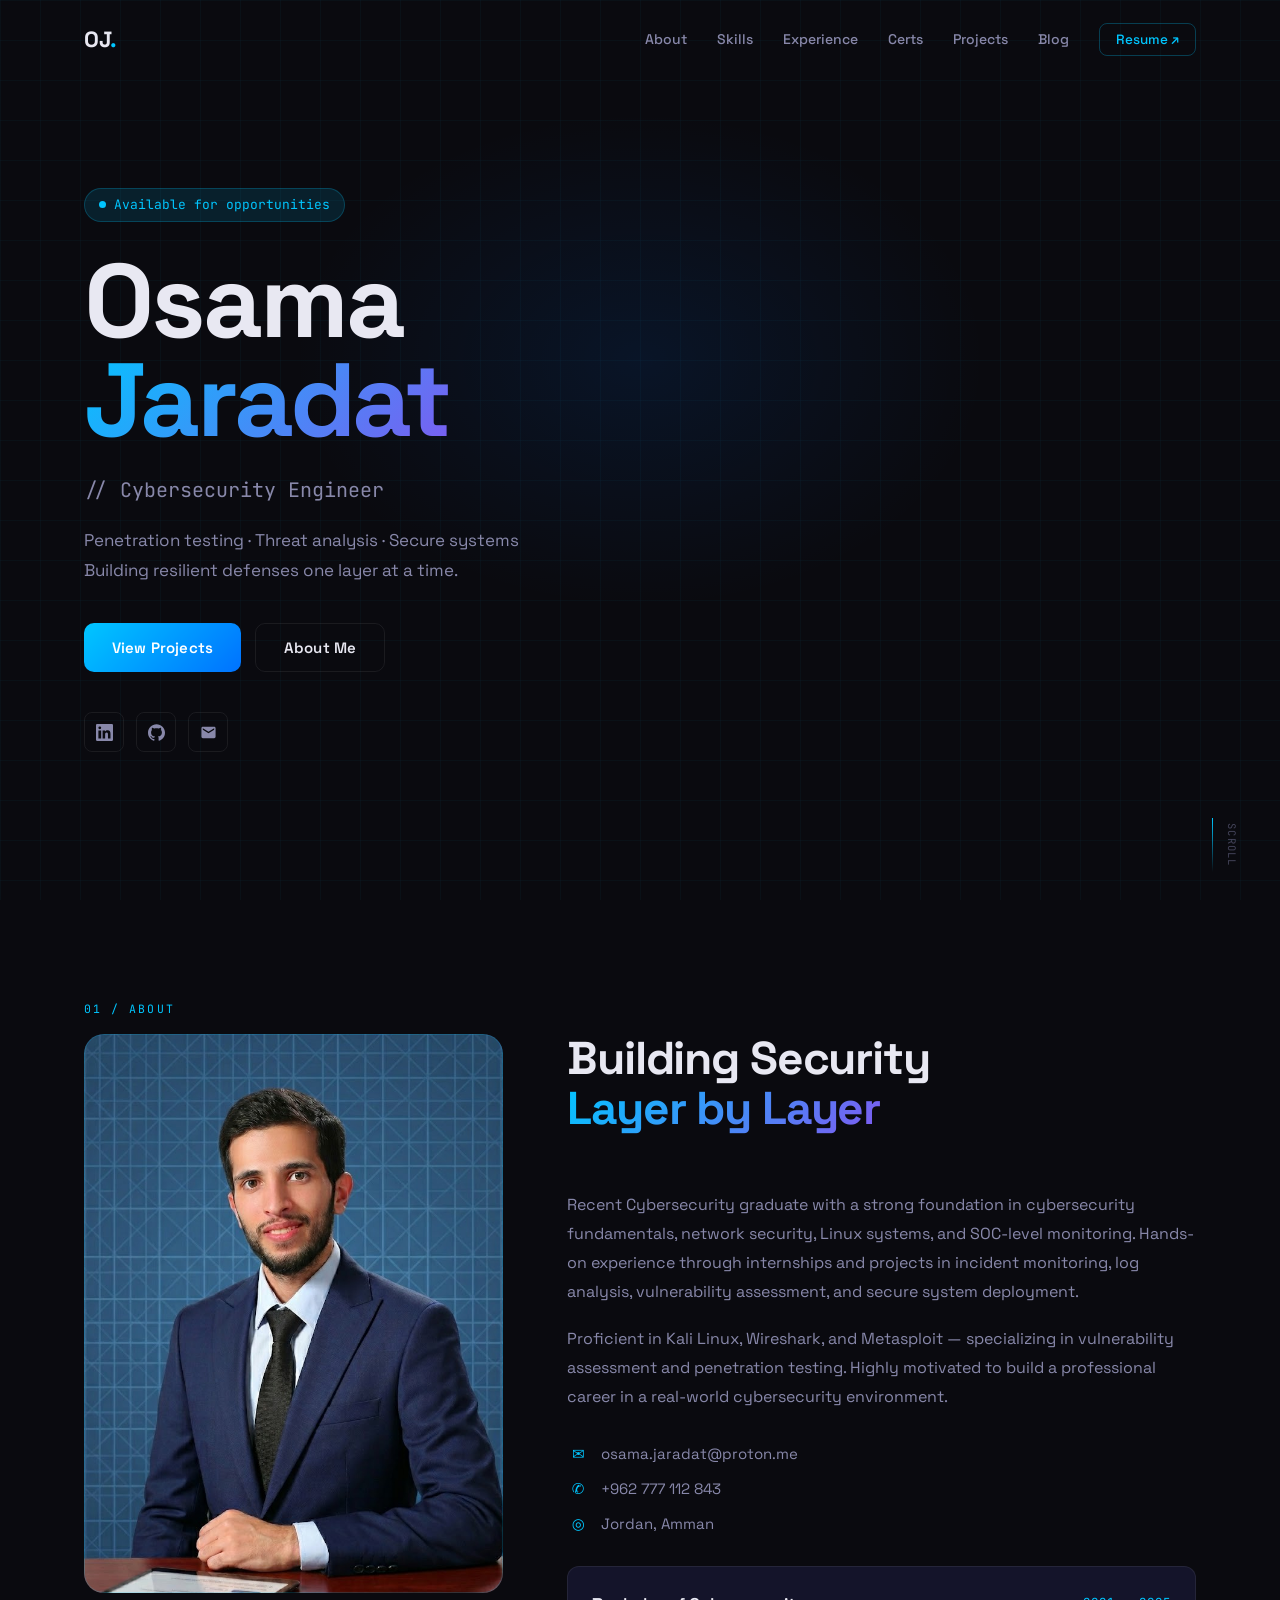
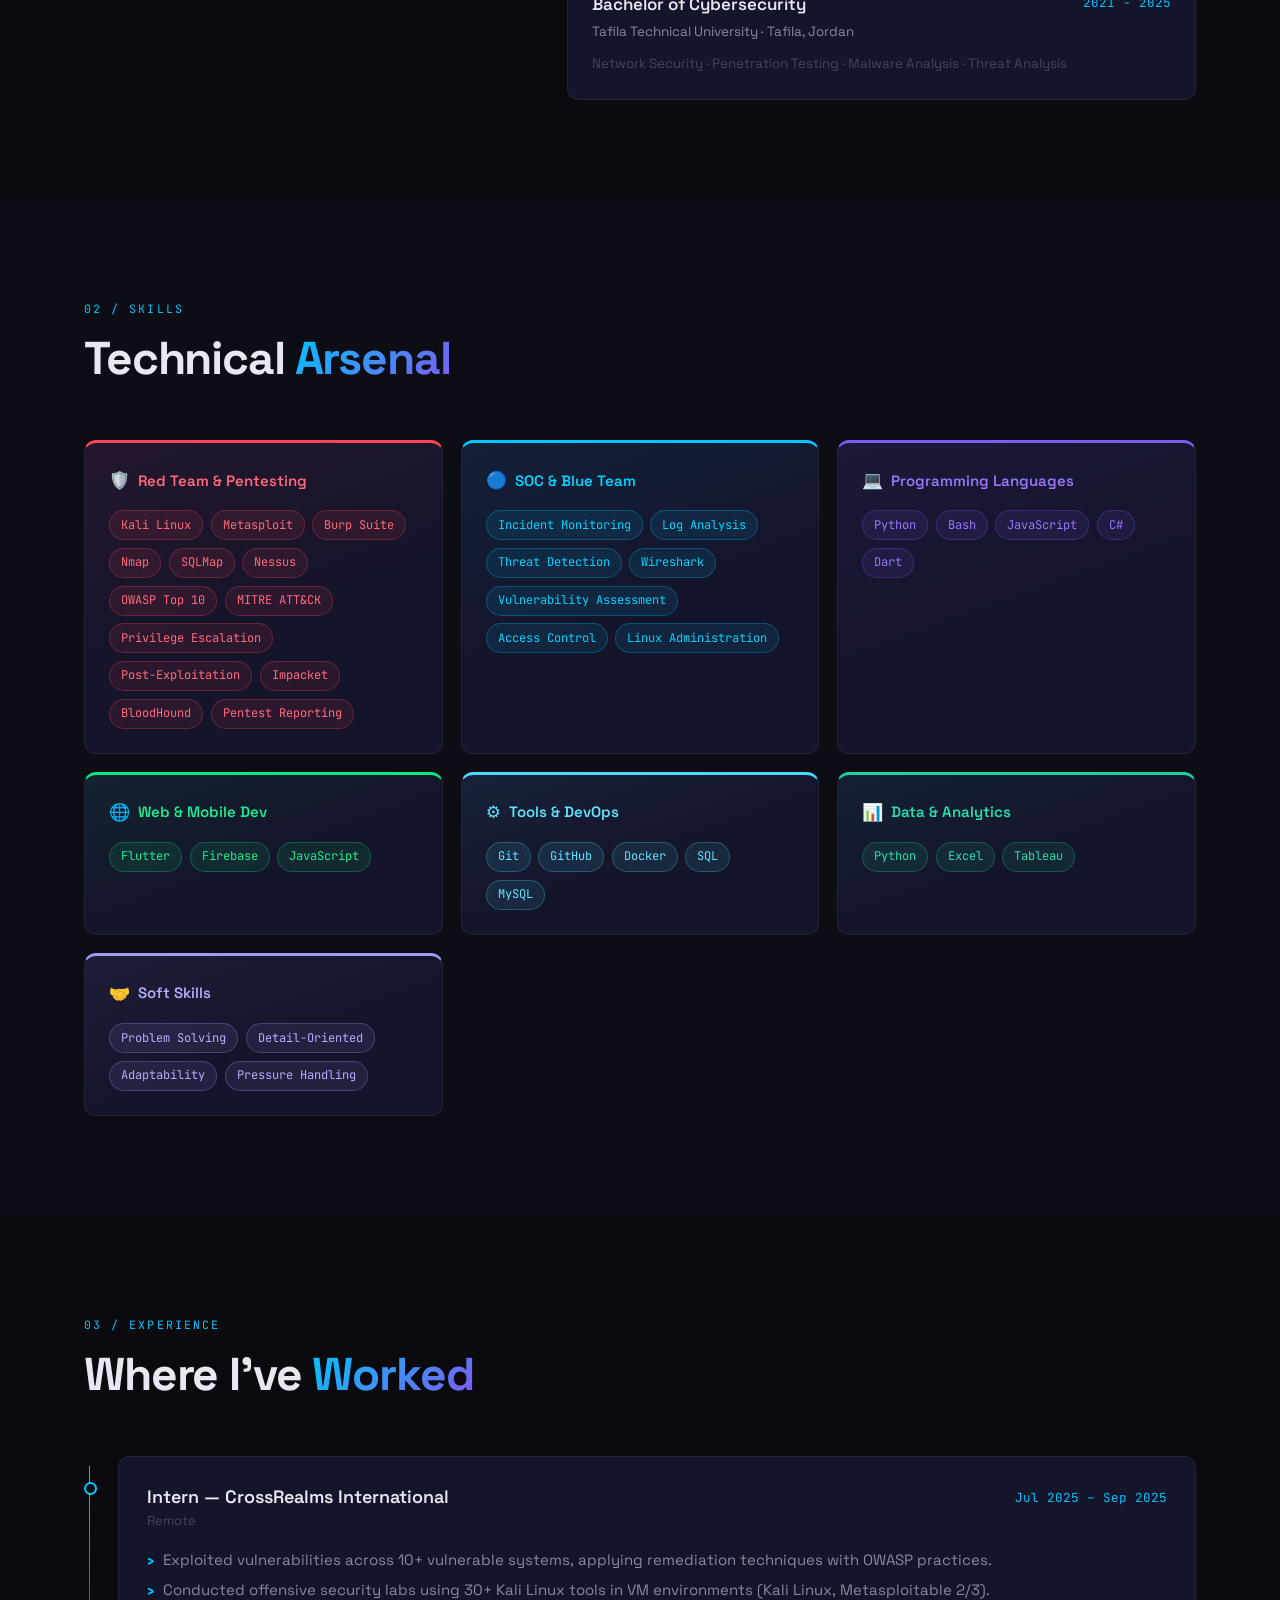
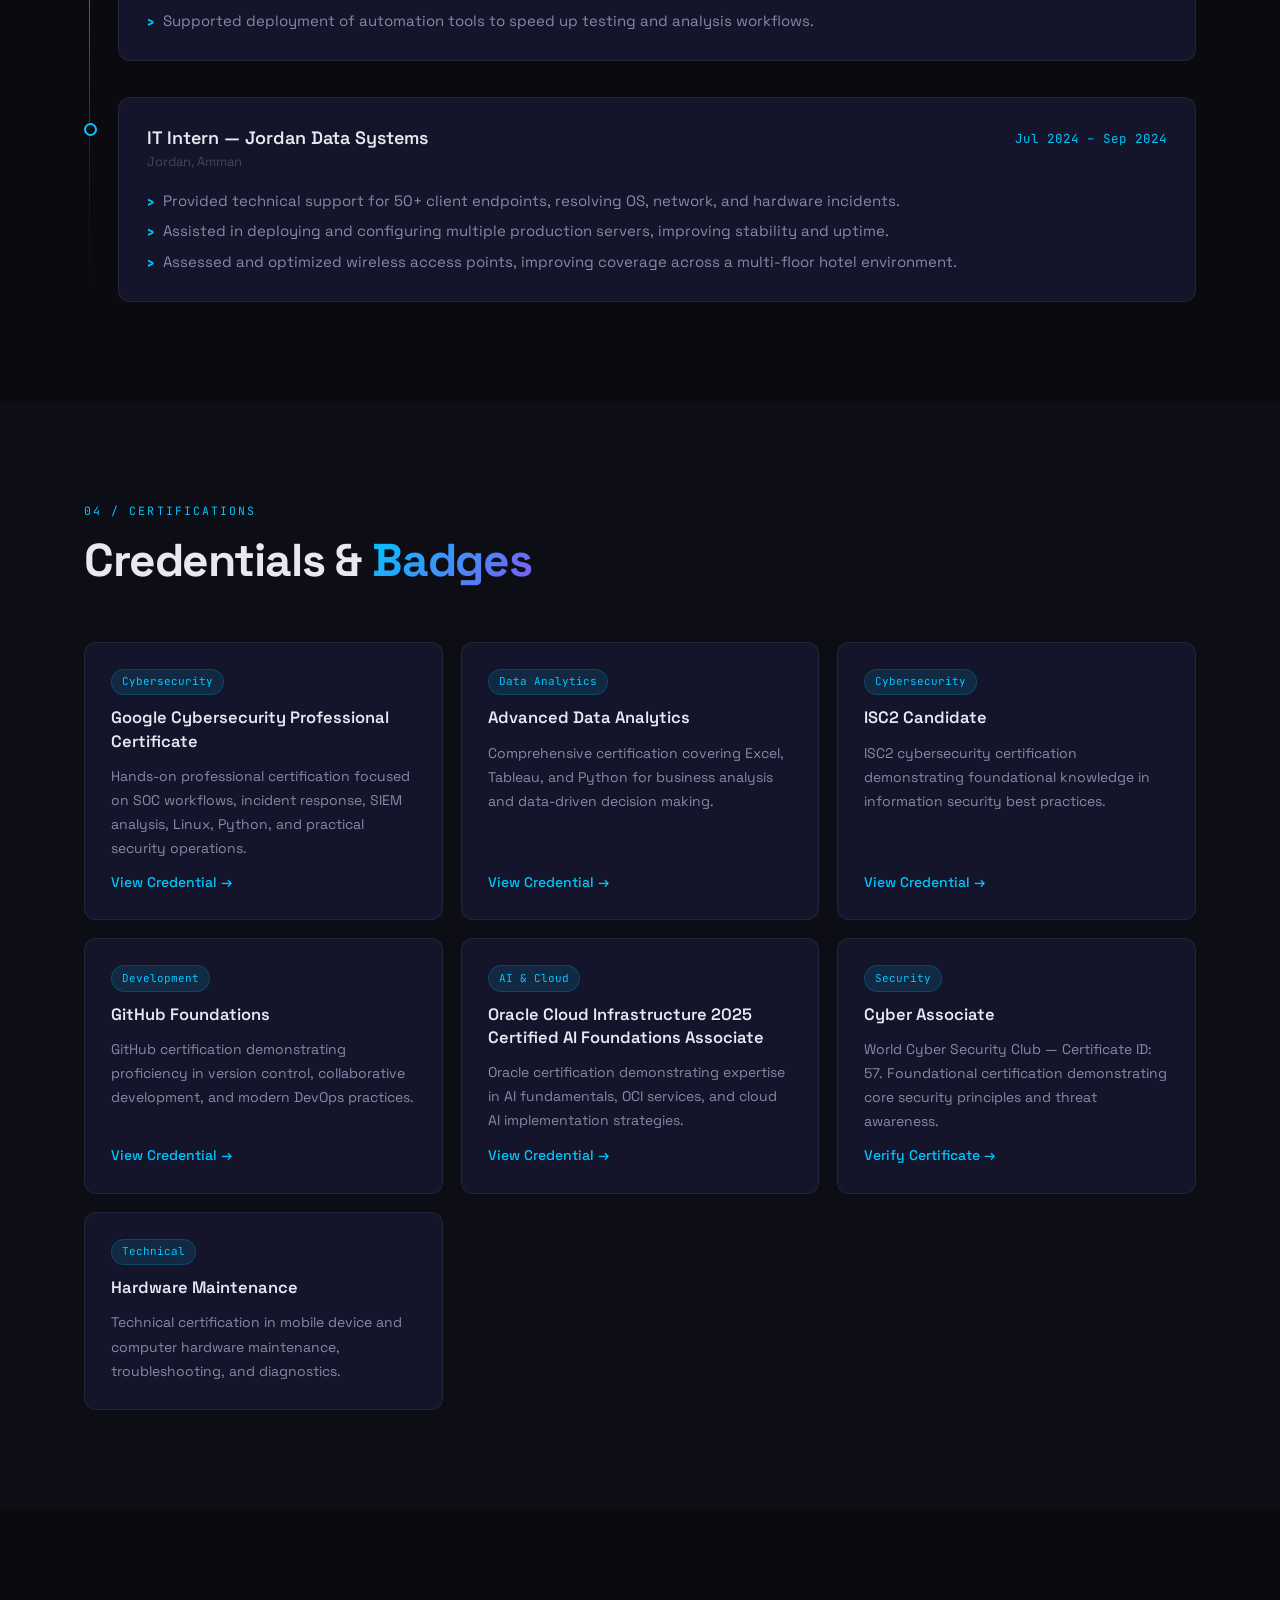
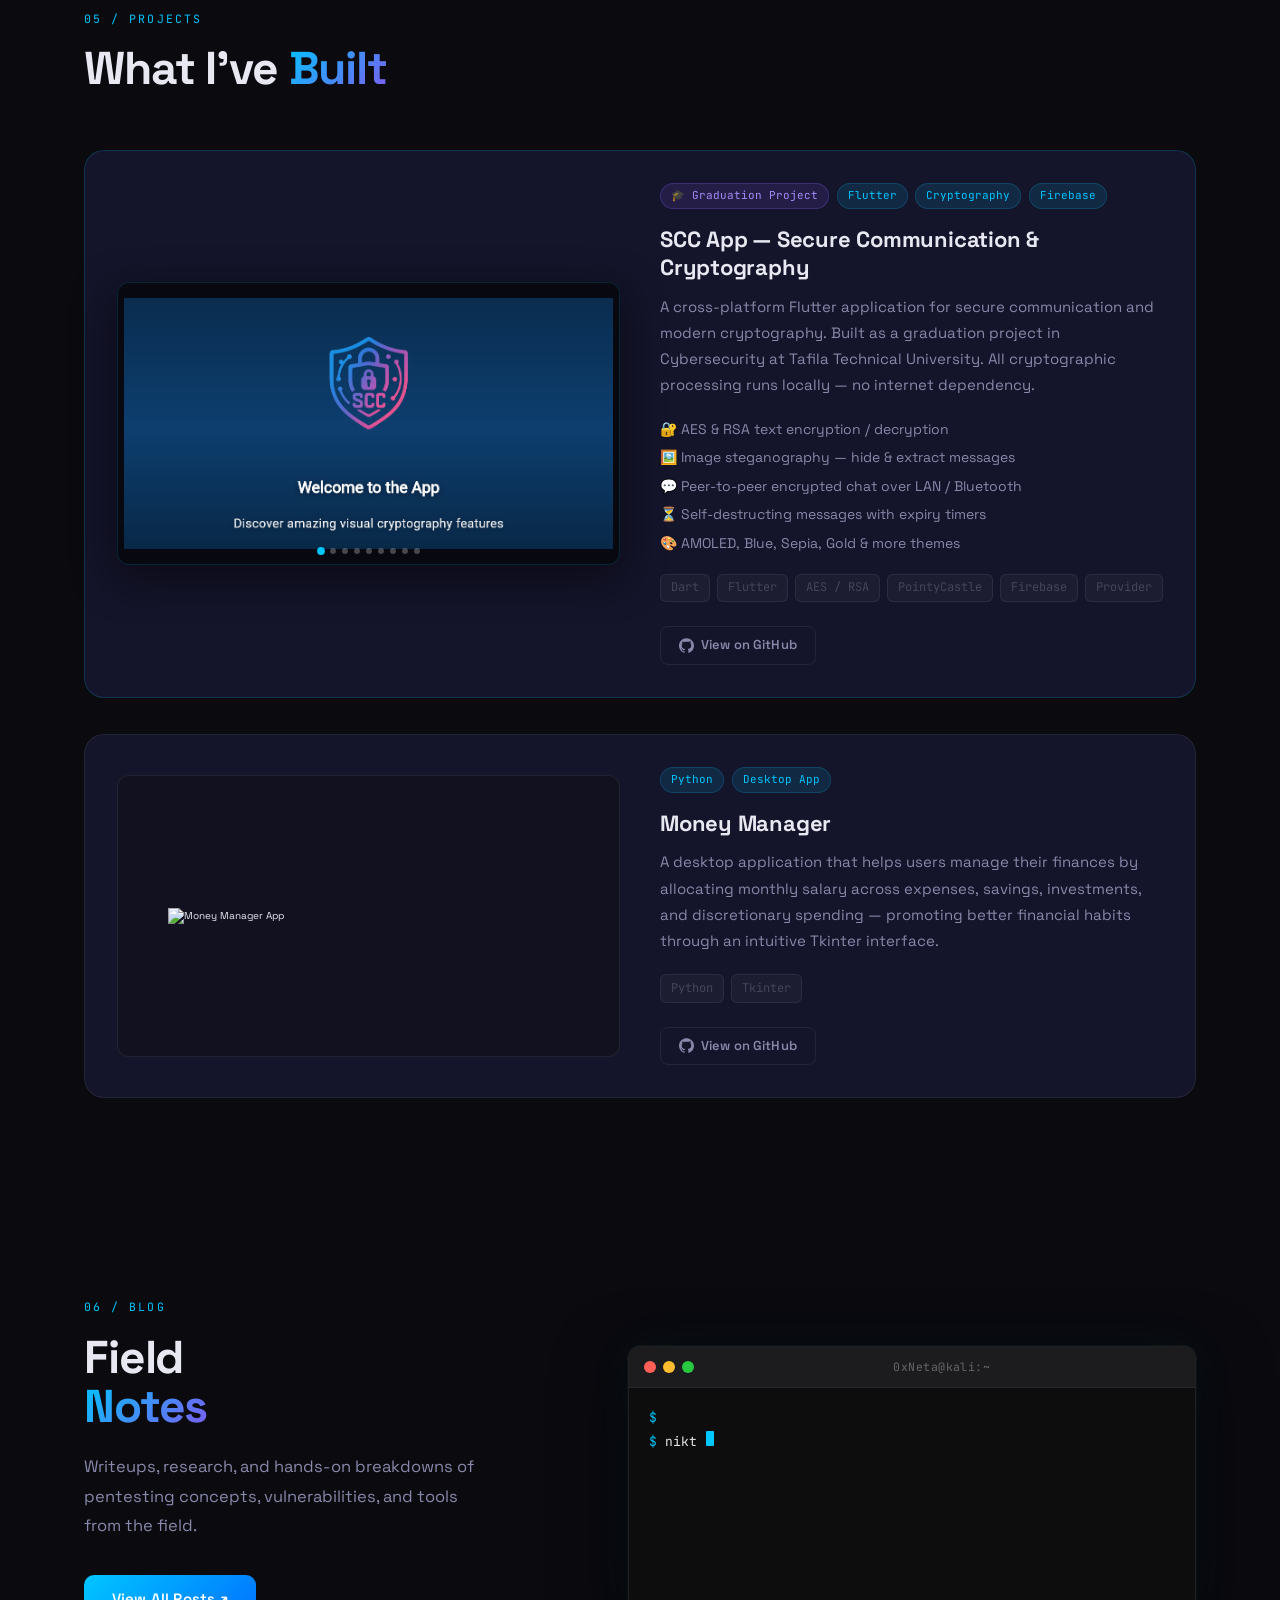
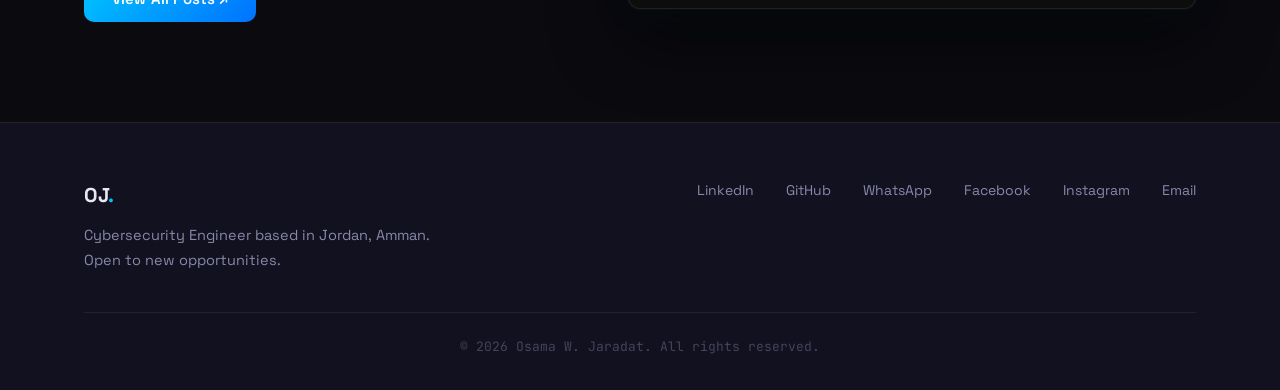
==== commit 95c9c27d: "Rename resume PDF, update links and content Replace old resume file with Osama_Jaradat_Resume_Cyber_" ====
--- a/index.html
+++ b/index.html
@@ -24,7 +24,7 @@
         <li><a href="#certifications">Certs</a></li>
         <li><a href="#projects">Projects</a></li>
         <li><a href="./blog.html">Blog</a></li>
-        <li><a href="image/Osama Jaradat CV.pdf" target="_blank" class="nav-cta">Resume ↗</a></li>
+        <li><a href="image/Osama_Jaradat_Resume_Cyber_Security.pdf" target="_blank" class="nav-cta">Resume ↗</a></li>
       </ul>
       <button class="hamburger" id="hamburger" aria-label="Toggle menu">
         <span></span><span></span><span></span>
@@ -37,7 +37,7 @@
       <a href="#certifications">Certifications</a>
       <a href="#projects">Projects</a>
       <a href="./blog.html">Blog</a>
-      <a href="image/Osama Jaradat CV.pdf" target="_blank">Resume ↗</a>
+      <a href="image/Osama_Jaradat_Resume_Cyber_Security.pdf" target="_blank">Resume ↗</a>
     </div>
   </nav>
 
@@ -111,7 +111,7 @@
                 <h4>Bachelor of Cybersecurity</h4>
                 <p>Tafila Technical University · Tafila, Jordan</p>
               </div>
-              <span class="edu-year">2022 – 2025</span>
+              <span class="edu-year">2021 - 2025</span>
             </div>
             <p class="edu-courses">Network Security · Penetration Testing · Malware Analysis · Threat Analysis</p>
           </div>
@@ -242,10 +242,10 @@
       <div class="cert-grid">
 
         <div class="cert-card reveal">
-          <span class="cert-tag">Networking</span>
-          <h3>CompTIA Network+ (N10-008)</h3>
-          <p>Industry-recognized certification covering networking fundamentals, TCP/IP, DNS, DHCP, wireless security, and network troubleshooting.</p>
-          <a href="https://www.udemy.com/course/total-comptia-network-n10-008/" target="_blank" rel="noopener" class="cert-link">View Credential →</a>
+          <span class="cert-tag">Cybersecurity</span>
+          <h3>Google Cybersecurity Professional Certificate</h3>
+          <p>Hands-on professional certification focused on SOC workflows, incident response, SIEM analysis, Linux, Python, and practical security operations.</p>
+          <a href="https://www.coursera.org/account/accomplishments/professional-cert/certificate/3XO0M78372DP" target="_blank" rel="noopener" class="cert-link">View Credential →</a>
         </div>
 
         <div class="cert-card reveal">
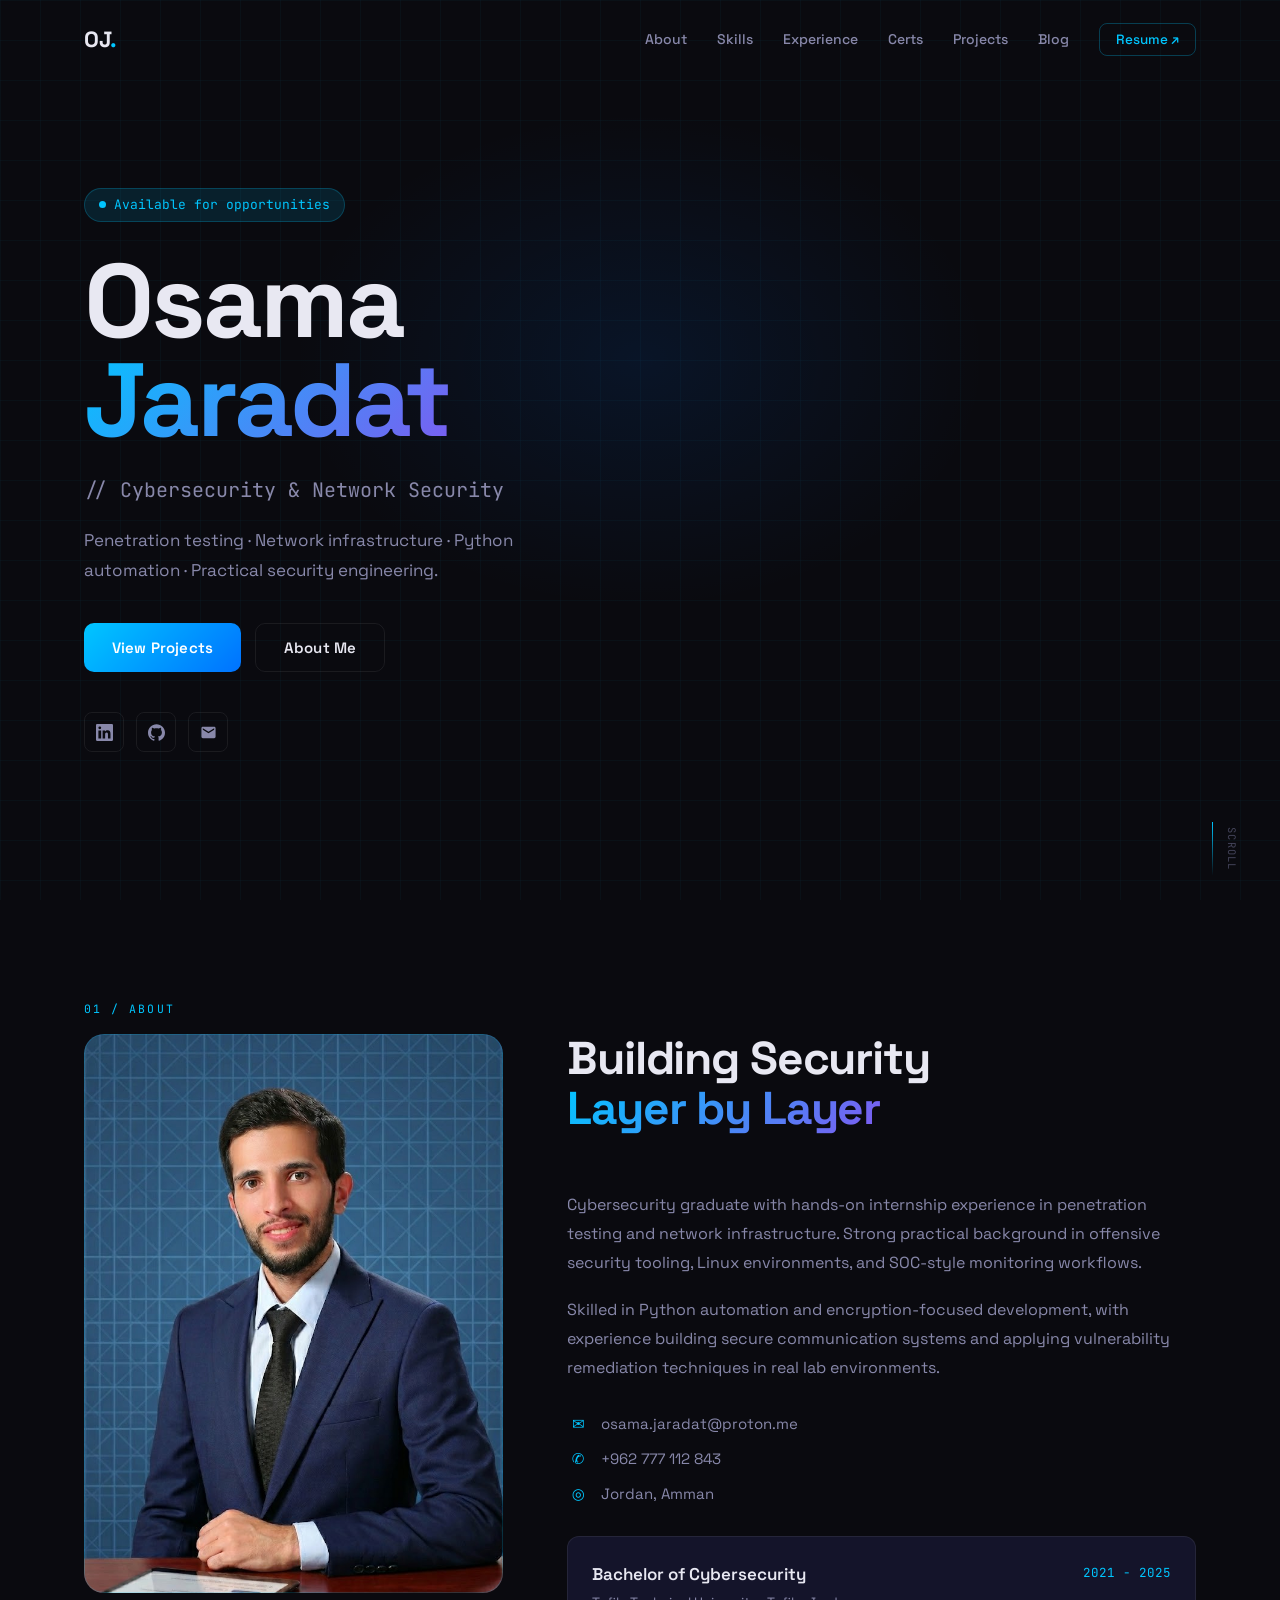
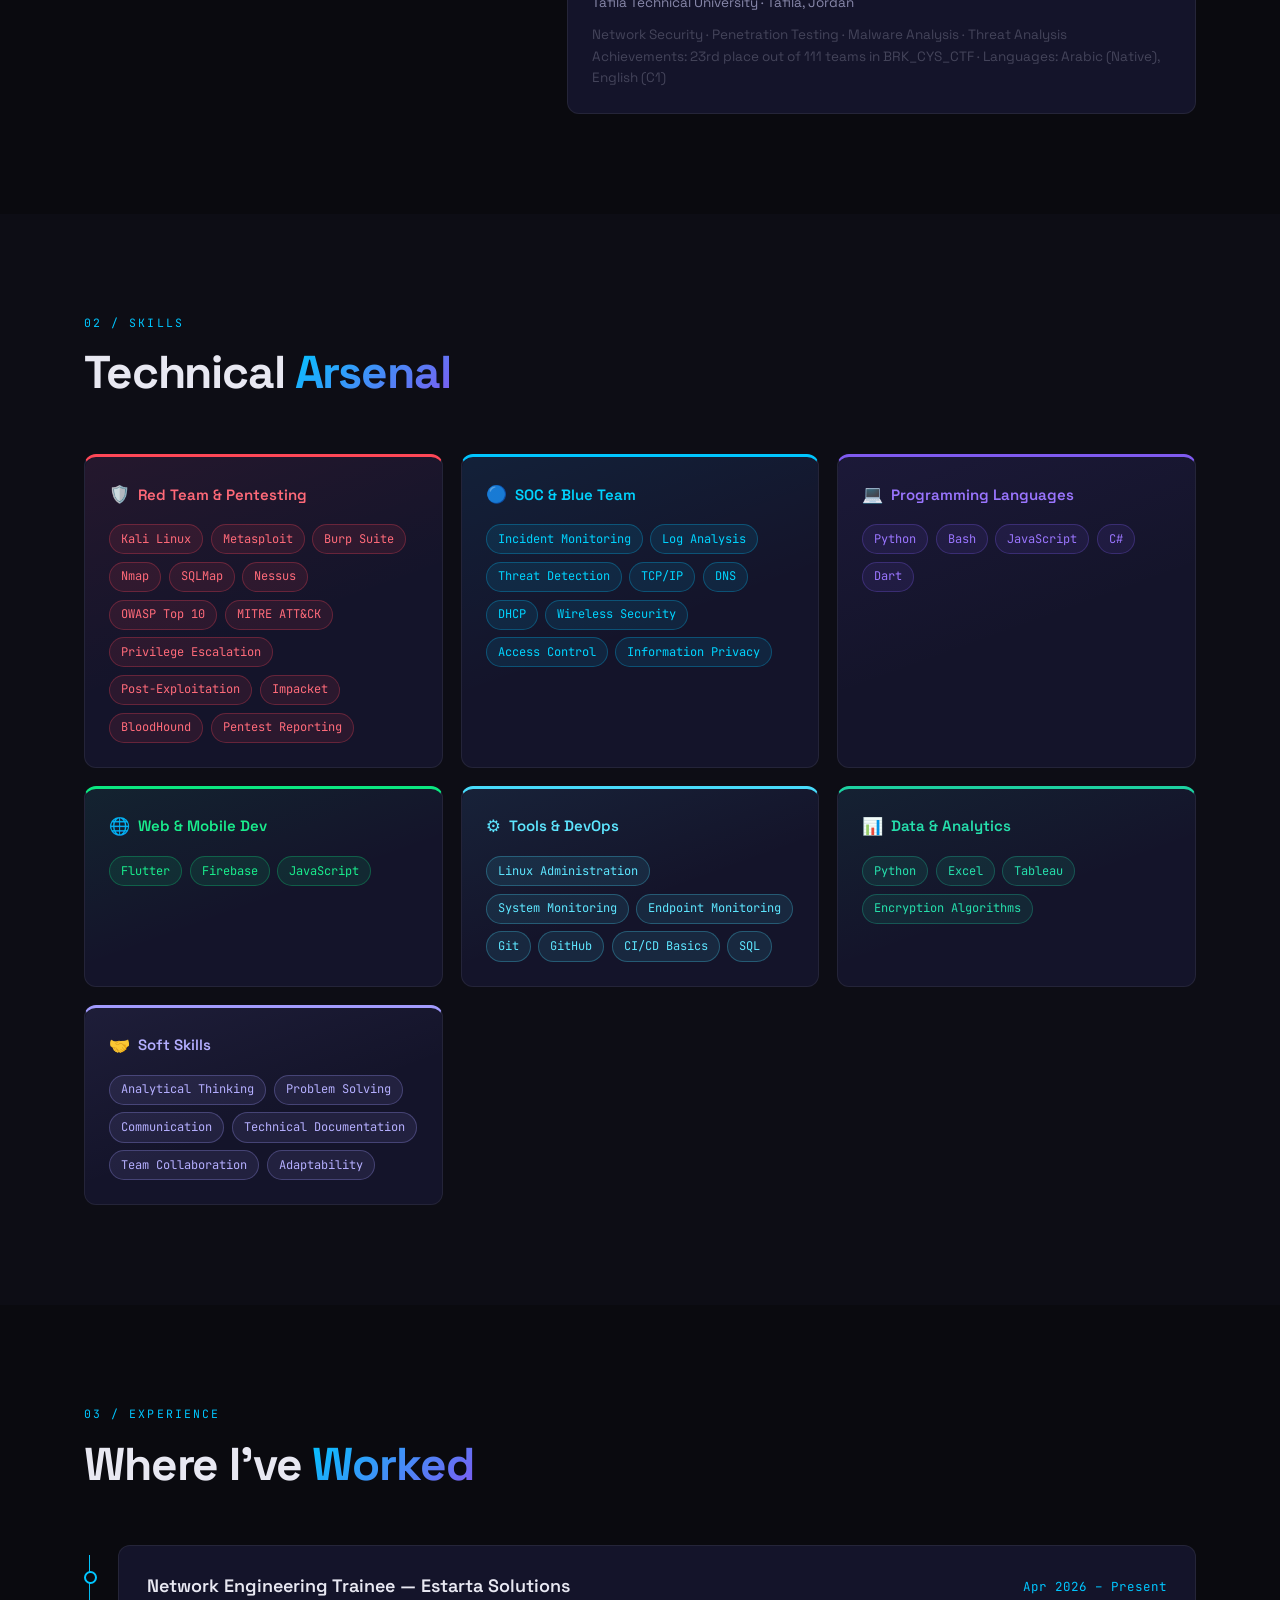
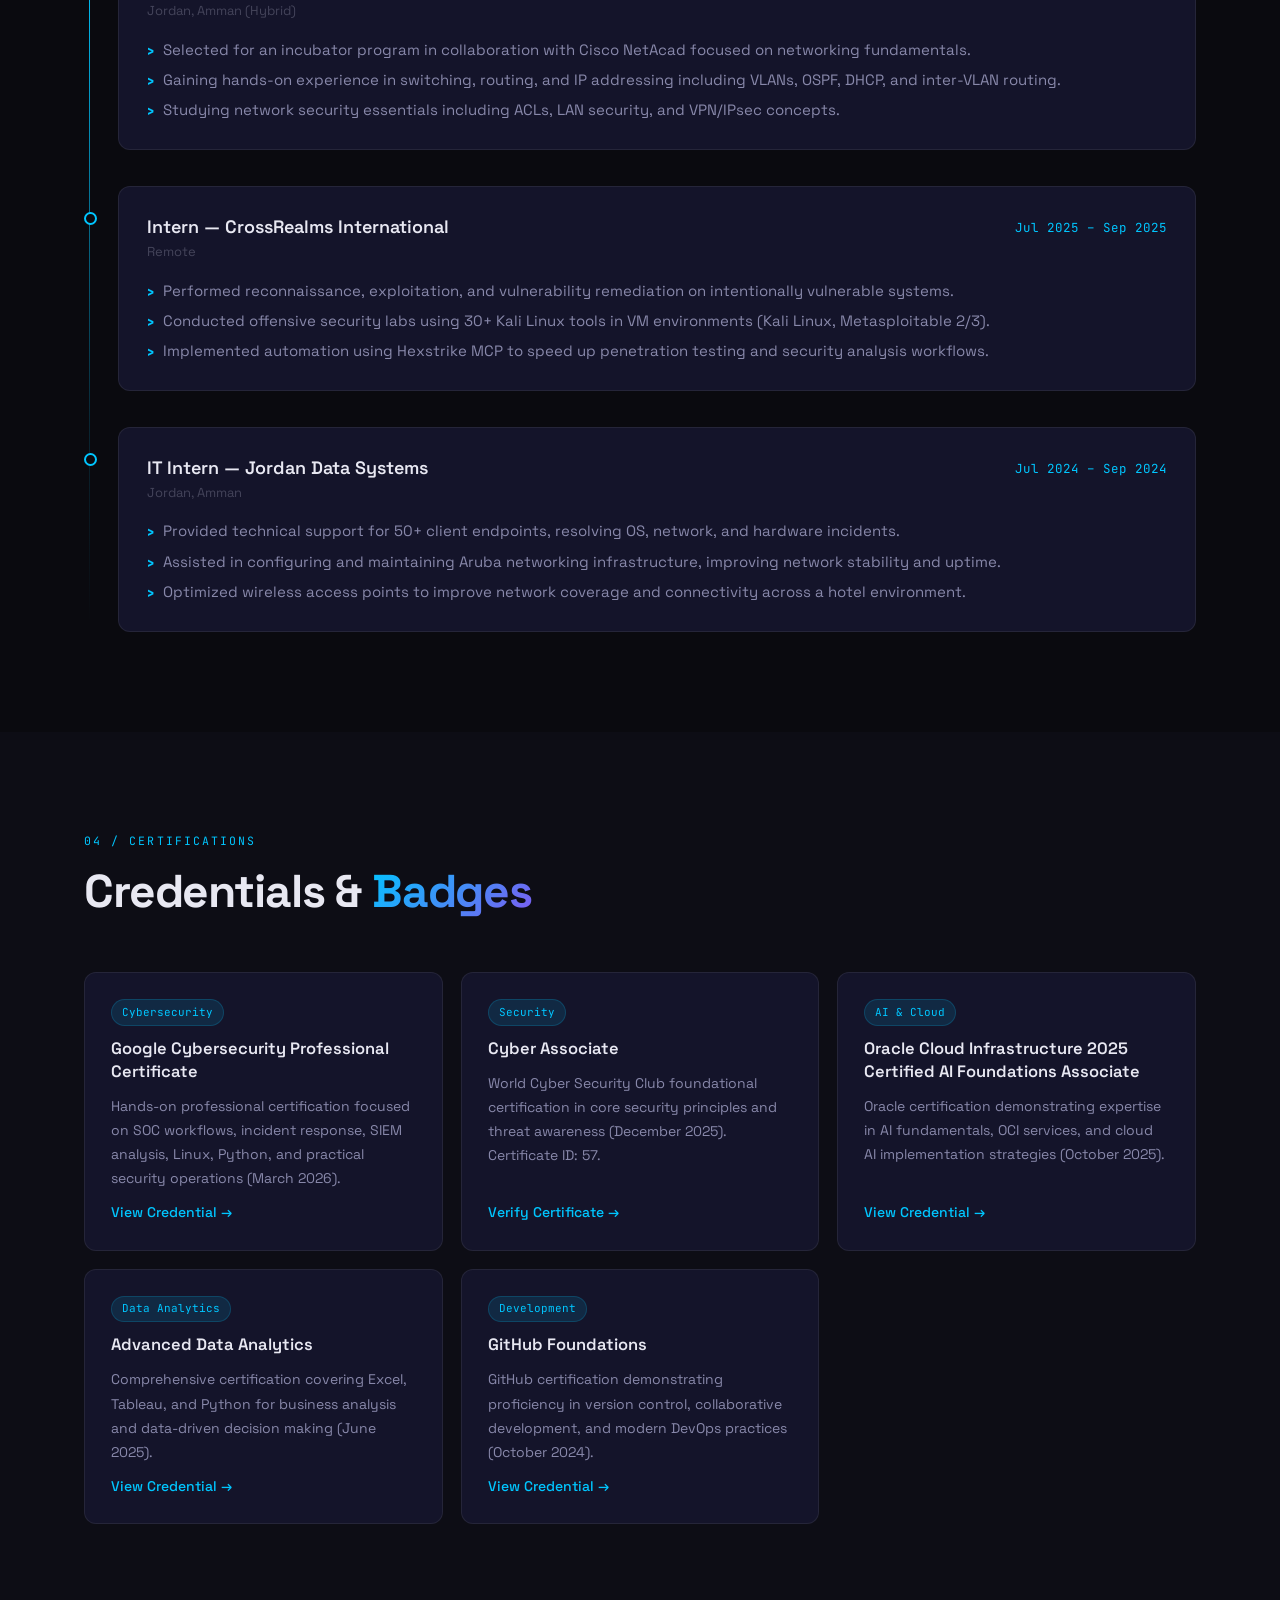
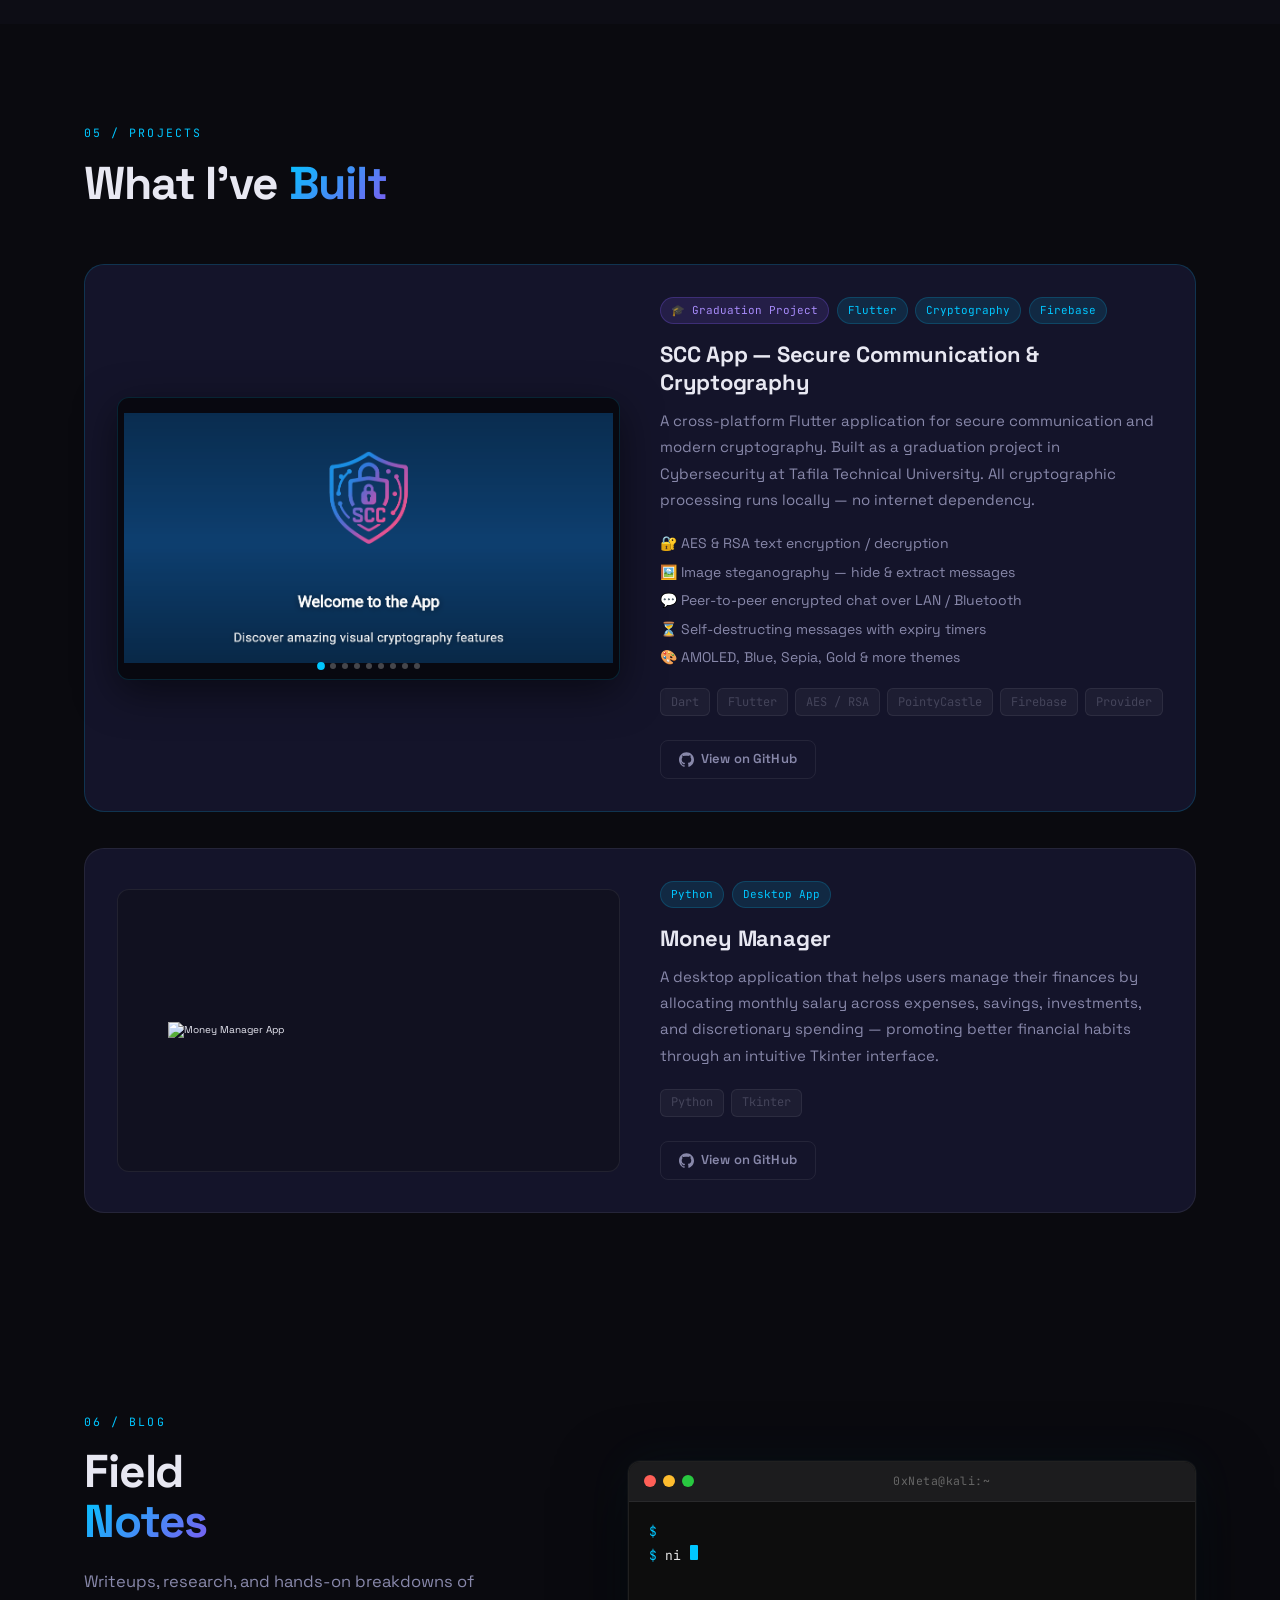
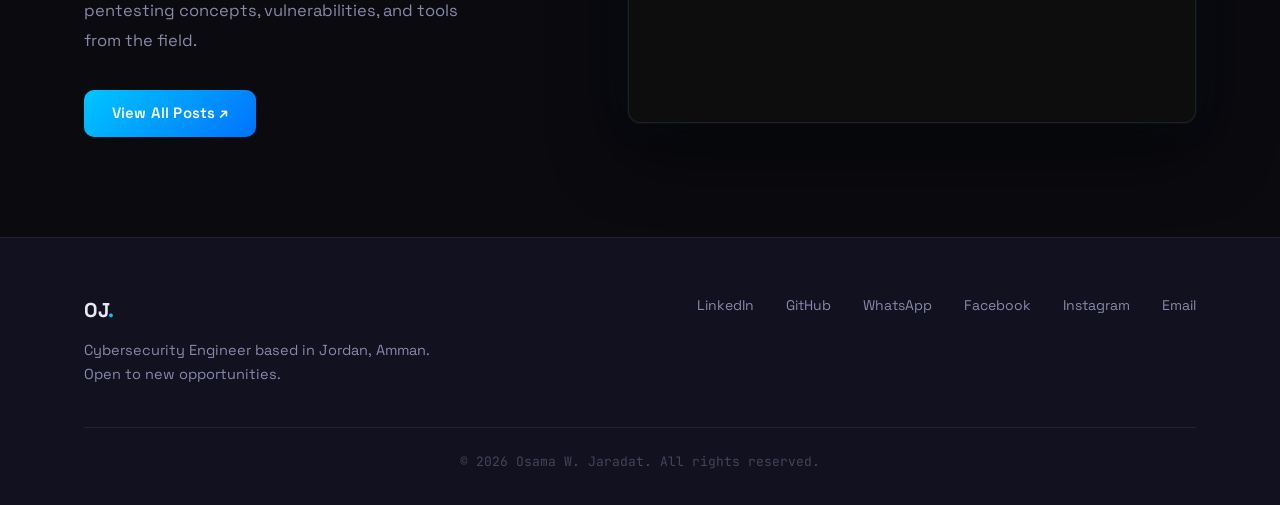
==== commit d9e5f5c6: "Revise profile content and hero scroll UI Update site content to reflect recent experience and certi" ====
--- a/index.html
+++ b/index.html
@@ -4,7 +4,7 @@
   <meta charset="UTF-8" />
   <meta name="viewport" content="width=device-width, initial-scale=1.0" />
   <meta name="theme-color" content="#0a0a0f" />
-  <meta name="description" content="Osama Jaradat — Cybersecurity Engineer. Penetration testing, threat analysis, secure system design." />
+  <meta name="description" content="Osama Jaradat — Cybersecurity graduate focused on penetration testing, network security, and secure systems." />
   <title>Osama Jaradat | Cybersecurity Engineer</title>
   <link rel="preconnect" href="https://fonts.googleapis.com" />
   <link rel="preconnect" href="https://fonts.gstatic.com" crossorigin />
@@ -53,10 +53,9 @@
         Available for opportunities
       </span>
       <h1 class="hero-name">Osama<br /><span class="gradient-text">Jaradat</span></h1>
-      <h2 class="hero-title">// Cybersecurity Engineer</h2>
+      <h2 class="hero-title">// Cybersecurity &amp; Network Security</h2>
       <p class="hero-desc">
-        Penetration testing · Threat analysis · Secure systems<br />
-        Building resilient defenses one layer at a time.
+        Penetration testing · Network infrastructure · Python automation · Practical security engineering.
       </p>
       <div class="hero-actions">
         <a href="#projects" class="btn-primary">View Projects</a>
@@ -92,8 +91,8 @@
         </div>
         <div class="about-content">
           <h2 class="section-title">Building Security<br /><span class="gradient-text">Layer by Layer</span></h2>
-          <p class="about-text">Recent Cybersecurity graduate with a strong foundation in cybersecurity fundamentals, network security, Linux systems, and SOC-level monitoring. Hands-on experience through internships and projects in incident monitoring, log analysis, vulnerability assessment, and secure system deployment.</p>
-          <p class="about-text">Proficient in Kali Linux, Wireshark, and Metasploit — specializing in vulnerability assessment and penetration testing. Highly motivated to build a professional career in a real-world cybersecurity environment.</p>
+          <p class="about-text">Cybersecurity graduate with hands-on internship experience in penetration testing and network infrastructure. Strong practical background in offensive security tooling, Linux environments, and SOC-style monitoring workflows.</p>
+          <p class="about-text">Skilled in Python automation and encryption-focused development, with experience building secure communication systems and applying vulnerability remediation techniques in real lab environments.</p>
           <div class="about-contact">
             <a href="mailto:osama.jaradat@proton.me" class="contact-item">
               <span class="contact-icon">✉</span>osama.jaradat@proton.me
@@ -114,6 +113,7 @@
               <span class="edu-year">2021 - 2025</span>
             </div>
             <p class="edu-courses">Network Security · Penetration Testing · Malware Analysis · Threat Analysis</p>
+            <p class="edu-courses">Achievements: 23rd place out of 111 teams in BRK_CYS_CTF · Languages: Arabic (Native), English (C1)</p>
           </div>
         </div>
       </div>
@@ -142,8 +142,8 @@
           <h3 class="skill-cat-title"><span class="skill-cat-icon">🔵</span> SOC &amp; Blue Team</h3>
           <div class="skill-tags">
             <span>Incident Monitoring</span><span>Log Analysis</span><span>Threat Detection</span>
-            <span>Wireshark</span><span>Vulnerability Assessment</span><span>Access Control</span>
-            <span>Linux Administration</span>
+            <span>TCP/IP</span><span>DNS</span><span>DHCP</span>
+            <span>Wireless Security</span><span>Access Control</span><span>Information Privacy</span>
           </div>
         </div>
 
@@ -164,22 +164,23 @@
         <div class="skill-category-card card-cyan reveal">
           <h3 class="skill-cat-title"><span class="skill-cat-icon">⚙️</span> Tools &amp; DevOps</h3>
           <div class="skill-tags">
-            <span>Git</span><span>GitHub</span><span>Docker</span><span>SQL</span><span>MySQL</span>
+            <span>Linux Administration</span><span>System Monitoring</span><span>Endpoint Monitoring</span>
+            <span>Git</span><span>GitHub</span><span>CI/CD Basics</span><span>SQL</span>
           </div>
         </div>
 
         <div class="skill-category-card card-green reveal">
           <h3 class="skill-cat-title"><span class="skill-cat-icon">📊</span> Data &amp; Analytics</h3>
           <div class="skill-tags">
-            <span>Python</span><span>Excel</span><span>Tableau</span>
+            <span>Python</span><span>Excel</span><span>Tableau</span><span>Encryption Algorithms</span>
           </div>
         </div>
 
         <div class="skill-category-card card-lavender reveal">
           <h3 class="skill-cat-title"><span class="skill-cat-icon">🤝</span> Soft Skills</h3>
           <div class="skill-tags">
-            <span>Problem Solving</span><span>Detail-Oriented</span>
-            <span>Adaptability</span><span>Pressure Handling</span>
+            <span>Analytical Thinking</span><span>Problem Solving</span><span>Communication</span>
+            <span>Technical Documentation</span><span>Team Collaboration</span><span>Adaptability</span>
           </div>
         </div>
 
@@ -193,6 +194,24 @@
       <div class="section-label">03 / Experience</div>
       <h2 class="section-title">Where I've <span class="gradient-text">Worked</span></h2>
       <div class="timeline">
+
+        <div class="timeline-item reveal">
+          <div class="timeline-dot"></div>
+          <div class="timeline-card">
+            <div class="timeline-header">
+              <div>
+                <h3>Network Engineering Trainee — Estarta Solutions</h3>
+                <span class="timeline-location">Jordan, Amman (Hybrid)</span>
+              </div>
+              <span class="timeline-date">Apr 2026 – Present</span>
+            </div>
+            <ul class="timeline-list">
+              <li>Selected for an incubator program in collaboration with Cisco NetAcad focused on networking fundamentals.</li>
+              <li>Gaining hands-on experience in switching, routing, and IP addressing including VLANs, OSPF, DHCP, and inter-VLAN routing.</li>
+              <li>Studying network security essentials including ACLs, LAN security, and VPN/IPsec concepts.</li>
+            </ul>
+          </div>
+        </div>
 
         <div class="timeline-item reveal">
           <div class="timeline-dot"></div>
@@ -205,9 +224,9 @@
               <span class="timeline-date">Jul 2025 – Sep 2025</span>
             </div>
             <ul class="timeline-list">
-              <li>Exploited vulnerabilities across 10+ vulnerable systems, applying remediation techniques with OWASP practices.</li>
+              <li>Performed reconnaissance, exploitation, and vulnerability remediation on intentionally vulnerable systems.</li>
               <li>Conducted offensive security labs using 30+ Kali Linux tools in VM environments (Kali Linux, Metasploitable 2/3).</li>
-              <li>Supported deployment of automation tools to speed up testing and analysis workflows.</li>
+              <li>Implemented automation using Hexstrike MCP to speed up penetration testing and security analysis workflows.</li>
             </ul>
           </div>
         </div>
@@ -224,8 +243,8 @@
             </div>
             <ul class="timeline-list">
               <li>Provided technical support for 50+ client endpoints, resolving OS, network, and hardware incidents.</li>
-              <li>Assisted in deploying and configuring multiple production servers, improving stability and uptime.</li>
-              <li>Assessed and optimized wireless access points, improving coverage across a multi-floor hotel environment.</li>
+              <li>Assisted in configuring and maintaining Aruba networking infrastructure, improving network stability and uptime.</li>
+              <li>Optimized wireless access points to improve network coverage and connectivity across a hotel environment.</li>
             </ul>
           </div>
         </div>
@@ -244,49 +263,36 @@
         <div class="cert-card reveal">
           <span class="cert-tag">Cybersecurity</span>
           <h3>Google Cybersecurity Professional Certificate</h3>
-          <p>Hands-on professional certification focused on SOC workflows, incident response, SIEM analysis, Linux, Python, and practical security operations.</p>
+          <p>Hands-on professional certification focused on SOC workflows, incident response, SIEM analysis, Linux, Python, and practical security operations (March 2026).</p>
           <a href="https://www.coursera.org/account/accomplishments/professional-cert/certificate/3XO0M78372DP" target="_blank" rel="noopener" class="cert-link">View Credential →</a>
+        </div>
+
+        <div class="cert-card reveal">
+          <span class="cert-tag">Security</span>
+          <h3>Cyber Associate</h3>
+          <p>World Cyber Security Club foundational certification in core security principles and threat awareness (December 2025). Certificate ID: 57.</p>
+          <a href="https://worldcyberclub.com/certificate_validation" target="_blank" rel="noopener" class="cert-link">Verify Certificate →</a>
+        </div>
+
+        <div class="cert-card reveal">
+          <span class="cert-tag">AI &amp; Cloud</span>
+          <h3>Oracle Cloud Infrastructure 2025 Certified AI Foundations Associate</h3>
+          <p>Oracle certification demonstrating expertise in AI fundamentals, OCI services, and cloud AI implementation strategies (October 2025).</p>
+          <a href="https://catalog-education.oracle.com/ords/certview/sharebadge?id=B0A1F2352C88290D1B7ED09AA5C71832191CDC695DB5252B31BAD6180E729F8C" target="_blank" rel="noopener" class="cert-link">View Credential →</a>
         </div>
 
         <div class="cert-card reveal">
           <span class="cert-tag">Data Analytics</span>
           <h3>Advanced Data Analytics</h3>
-          <p>Comprehensive certification covering Excel, Tableau, and Python for business analysis and data-driven decision making.</p>
+          <p>Comprehensive certification covering Excel, Tableau, and Python for business analysis and data-driven decision making (June 2025).</p>
           <a href="https://www.credential.net/d8e0724b-13a7-472c-bbb8-fb8fb2e0b69a#acc.74N0mBjk" target="_blank" rel="noopener" class="cert-link">View Credential →</a>
-        </div>
-
-        <div class="cert-card reveal">
-          <span class="cert-tag">Cybersecurity</span>
-          <h3>ISC2 Candidate</h3>
-          <p>ISC2 cybersecurity certification demonstrating foundational knowledge in information security best practices.</p>
-          <a href="https://www.credly.com/badges/0e560817-abc0-4610-b2a2-e03dbd7b07ef/public_url" target="_blank" rel="noopener" class="cert-link">View Credential →</a>
         </div>
 
         <div class="cert-card reveal">
           <span class="cert-tag">Development</span>
           <h3>GitHub Foundations</h3>
-          <p>GitHub certification demonstrating proficiency in version control, collaborative development, and modern DevOps practices.</p>
+          <p>GitHub certification demonstrating proficiency in version control, collaborative development, and modern DevOps practices (October 2024).</p>
           <a href="https://www.credly.com/badges/d63b94b3-59e3-415e-b607-109659f19130/linked_in_profile" target="_blank" rel="noopener" class="cert-link">View Credential →</a>
-        </div>
-
-        <div class="cert-card reveal">
-          <span class="cert-tag">AI &amp; Cloud</span>
-          <h3>Oracle Cloud Infrastructure 2025 Certified AI Foundations Associate</h3>
-          <p>Oracle certification demonstrating expertise in AI fundamentals, OCI services, and cloud AI implementation strategies.</p>
-          <a href="https://catalog-education.oracle.com/ords/certview/sharebadge?id=B0A1F2352C88290D1B7ED09AA5C71832191CDC695DB5252B31BAD6180E729F8C" target="_blank" rel="noopener" class="cert-link">View Credential →</a>
-        </div>
-
-        <div class="cert-card reveal">
-          <span class="cert-tag">Security</span>
-          <h3>Cyber Associate</h3>
-          <p>World Cyber Security Club — Certificate ID: 57. Foundational certification demonstrating core security principles and threat awareness.</p>
-          <a href="https://worldcyberclub.com/certificate_validation" target="_blank" rel="noopener" class="cert-link">Verify Certificate →</a>
-        </div>
-
-        <div class="cert-card reveal">
-          <span class="cert-tag">Technical</span>
-          <h3>Hardware Maintenance</h3>
-          <p>Technical certification in mobile device and computer hardware maintenance, troubleshooting, and diagnostics.</p>
         </div>
 
       </div>
@@ -442,9 +448,17 @@
 
     // ── Navbar scroll effect ──
     const navbar = document.getElementById('navbar');
+    const scrollHint = document.querySelector('.hero-scroll-hint');
     window.addEventListener('scroll', () => {
       navbar.classList.toggle('scrolled', window.scrollY > 60);
+      if (scrollHint) {
+        scrollHint.classList.toggle('is-hidden', window.scrollY > 90);
+      }
     });
+
+    if (scrollHint) {
+      scrollHint.classList.toggle('is-hidden', window.scrollY > 90);
+    }
 
     // ── Hamburger menu ──
     const hamburger = document.getElementById('hamburger');
--- a/style.css
+++ b/style.css
@@ -409,13 +409,14 @@
 }
 
 .hero-scroll-hint {
-  position: absolute;
-  bottom: 2.8rem;
-  right: 4rem;
+  position: fixed;
+  bottom: max(2.4rem, calc(env(safe-area-inset-bottom) + 1.4rem));
+  right: clamp(1.6rem, 4vw, 4rem);
   display: flex;
   flex-direction: column;
   align-items: center;
   gap: 1rem;
+  z-index: 2;
   font-size: 1.05rem;
   font-family: var(--mono);
   color: var(--text-dim);
@@ -423,6 +424,14 @@
   text-transform: uppercase;
   writing-mode: vertical-rl;
   user-select: none;
+  pointer-events: none;
+  opacity: 1;
+  transform: translateY(0);
+  transition: opacity 0.28s ease, transform 0.28s ease;
+}
+.hero-scroll-hint.is-hidden {
+  opacity: 0;
+  transform: translateY(10px);
 }
 .scroll-line {
   width: 1px;
@@ -1110,6 +1119,12 @@
   }
 }
 
+@media (max-height: 740px) {
+  .hero-scroll-hint {
+    bottom: max(1.2rem, calc(env(safe-area-inset-bottom) + 0.8rem));
+  }
+}
+
 @media (max-width: 520px) {
   html { font-size: 53%; }
   .hero-actions { flex-direction: column; align-items: flex-start; }
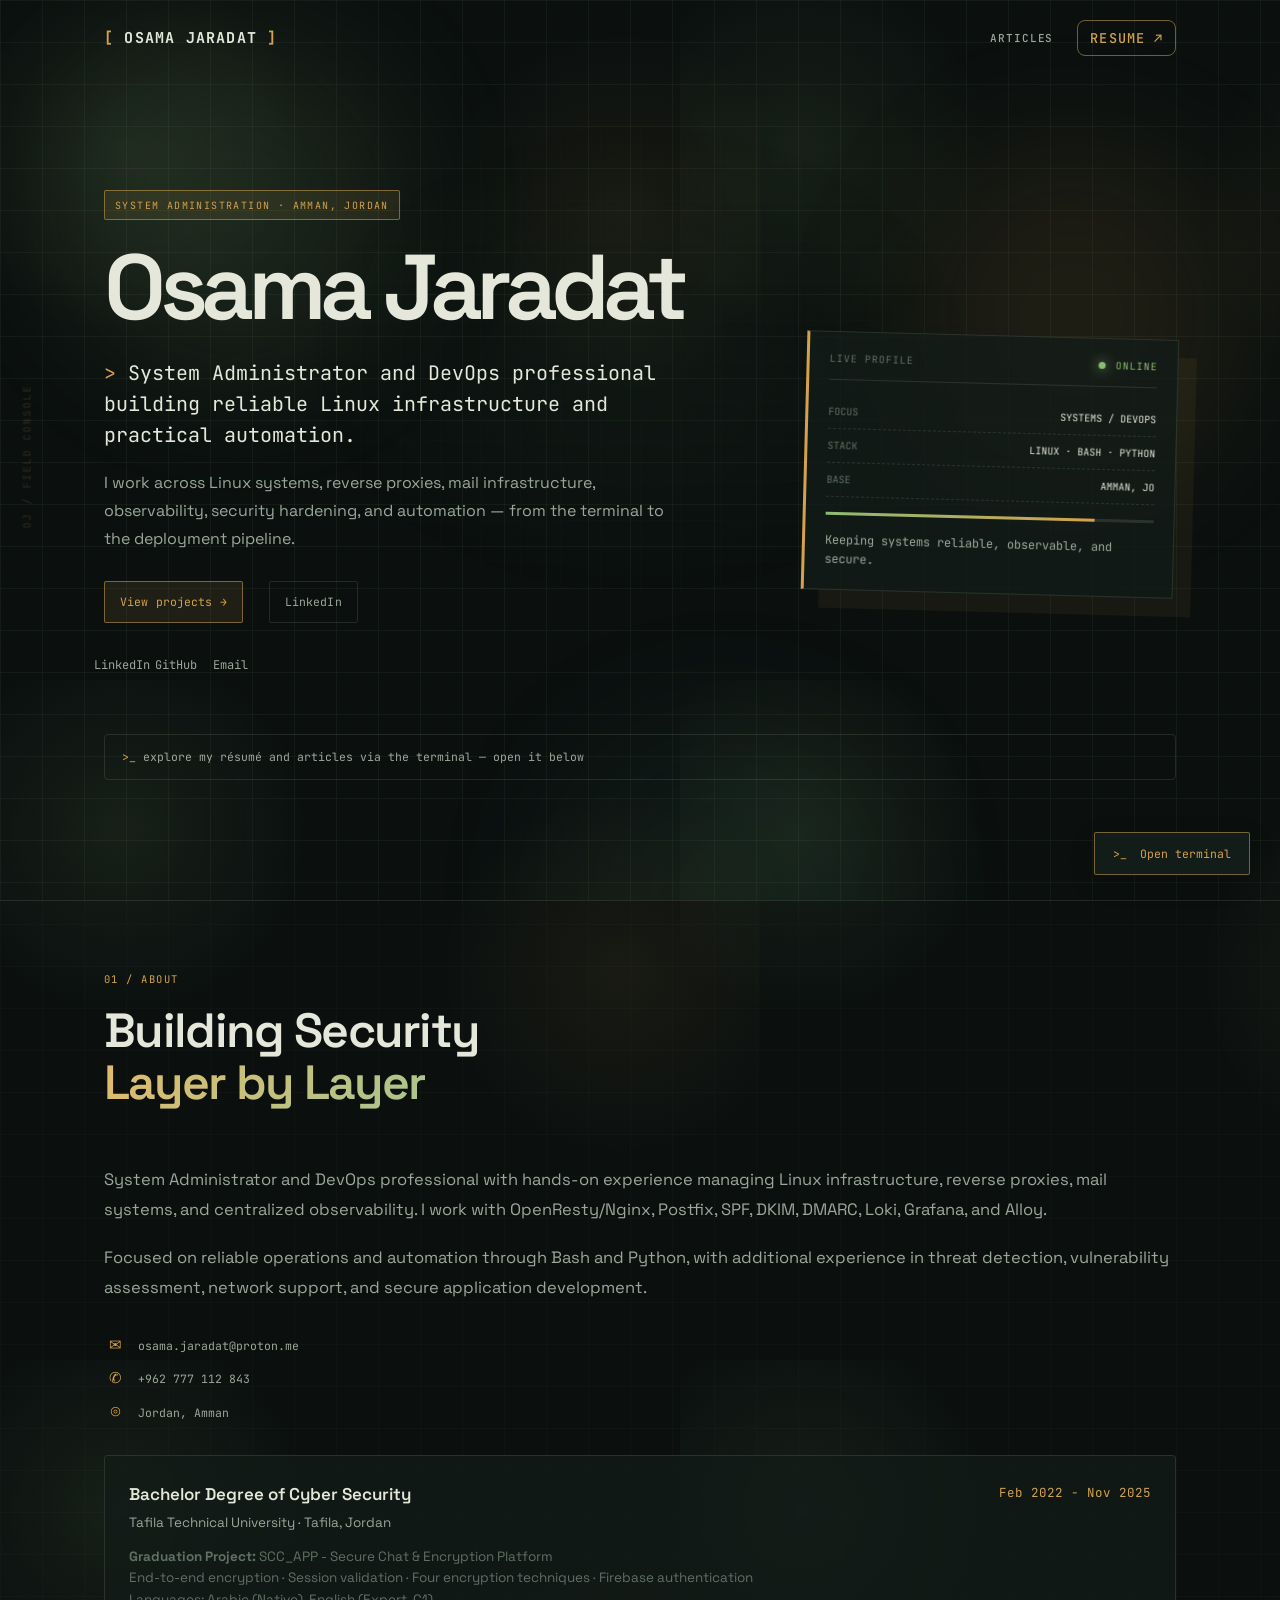
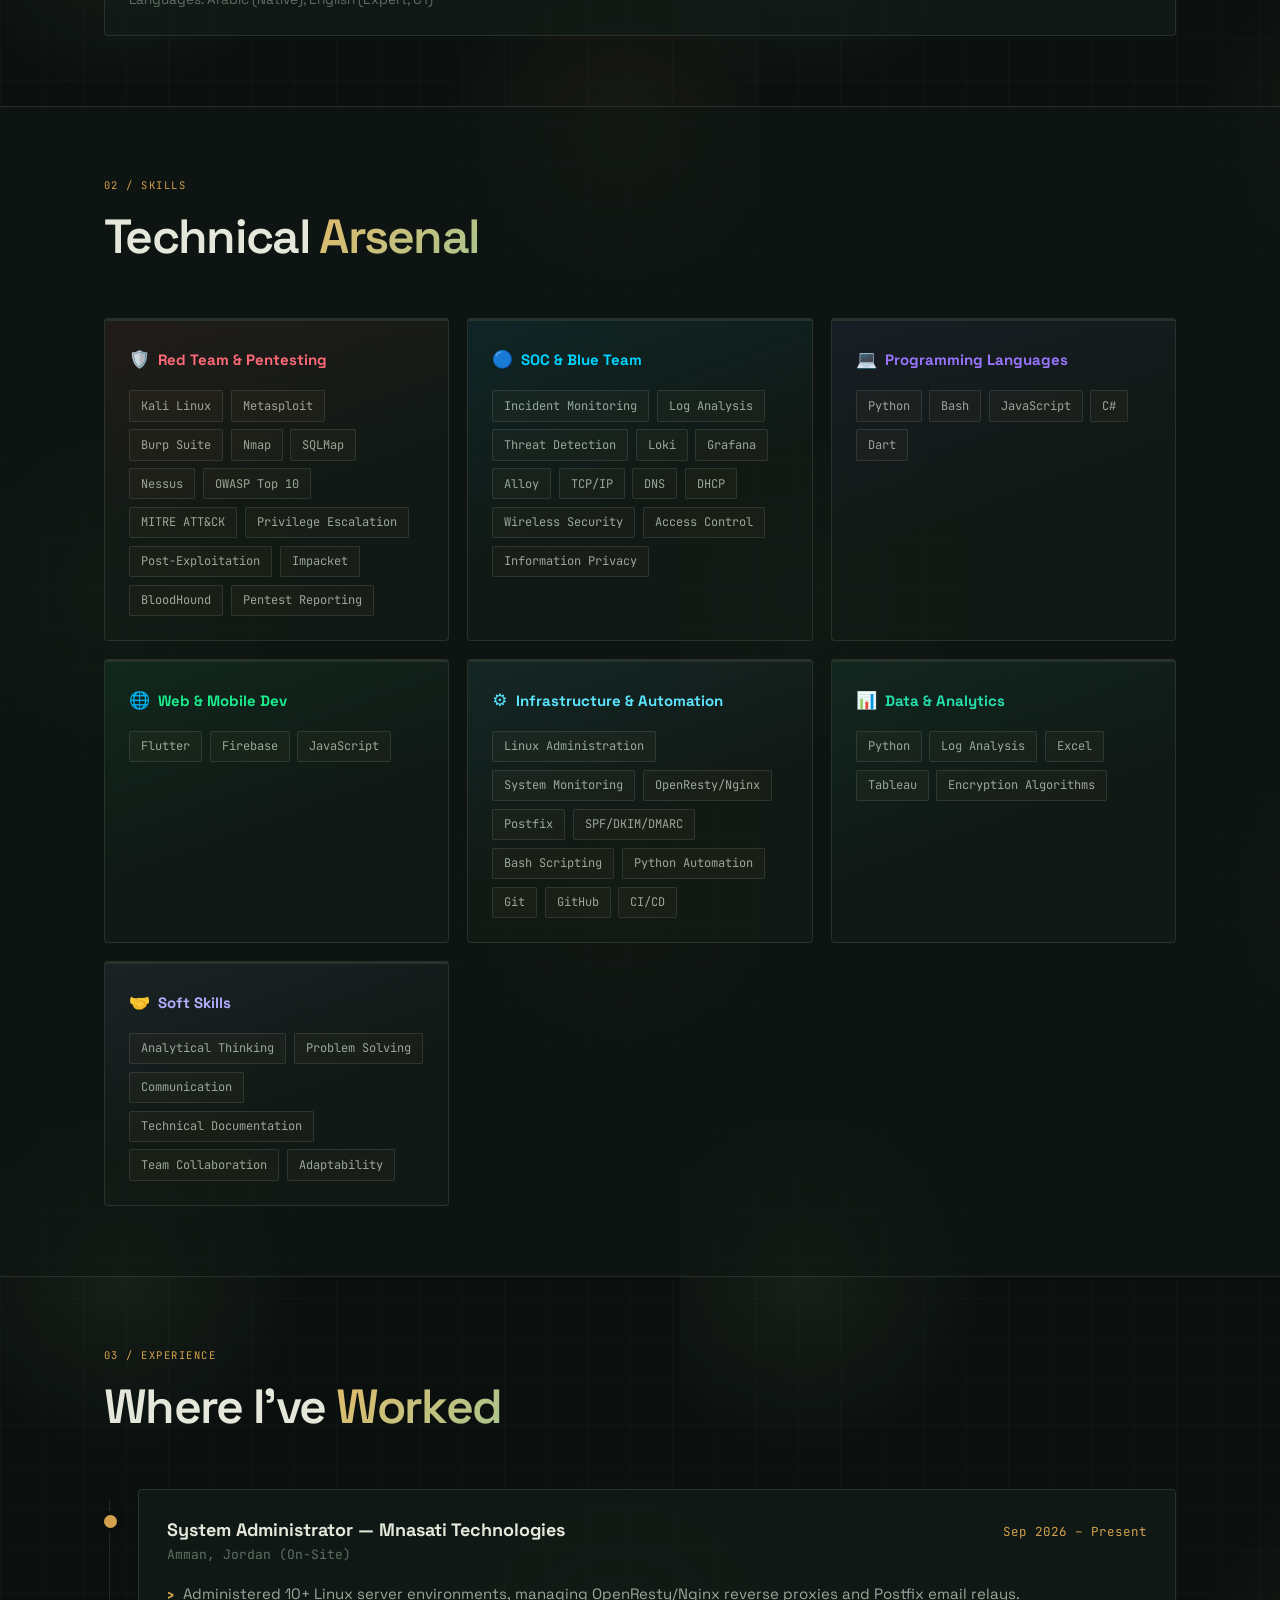
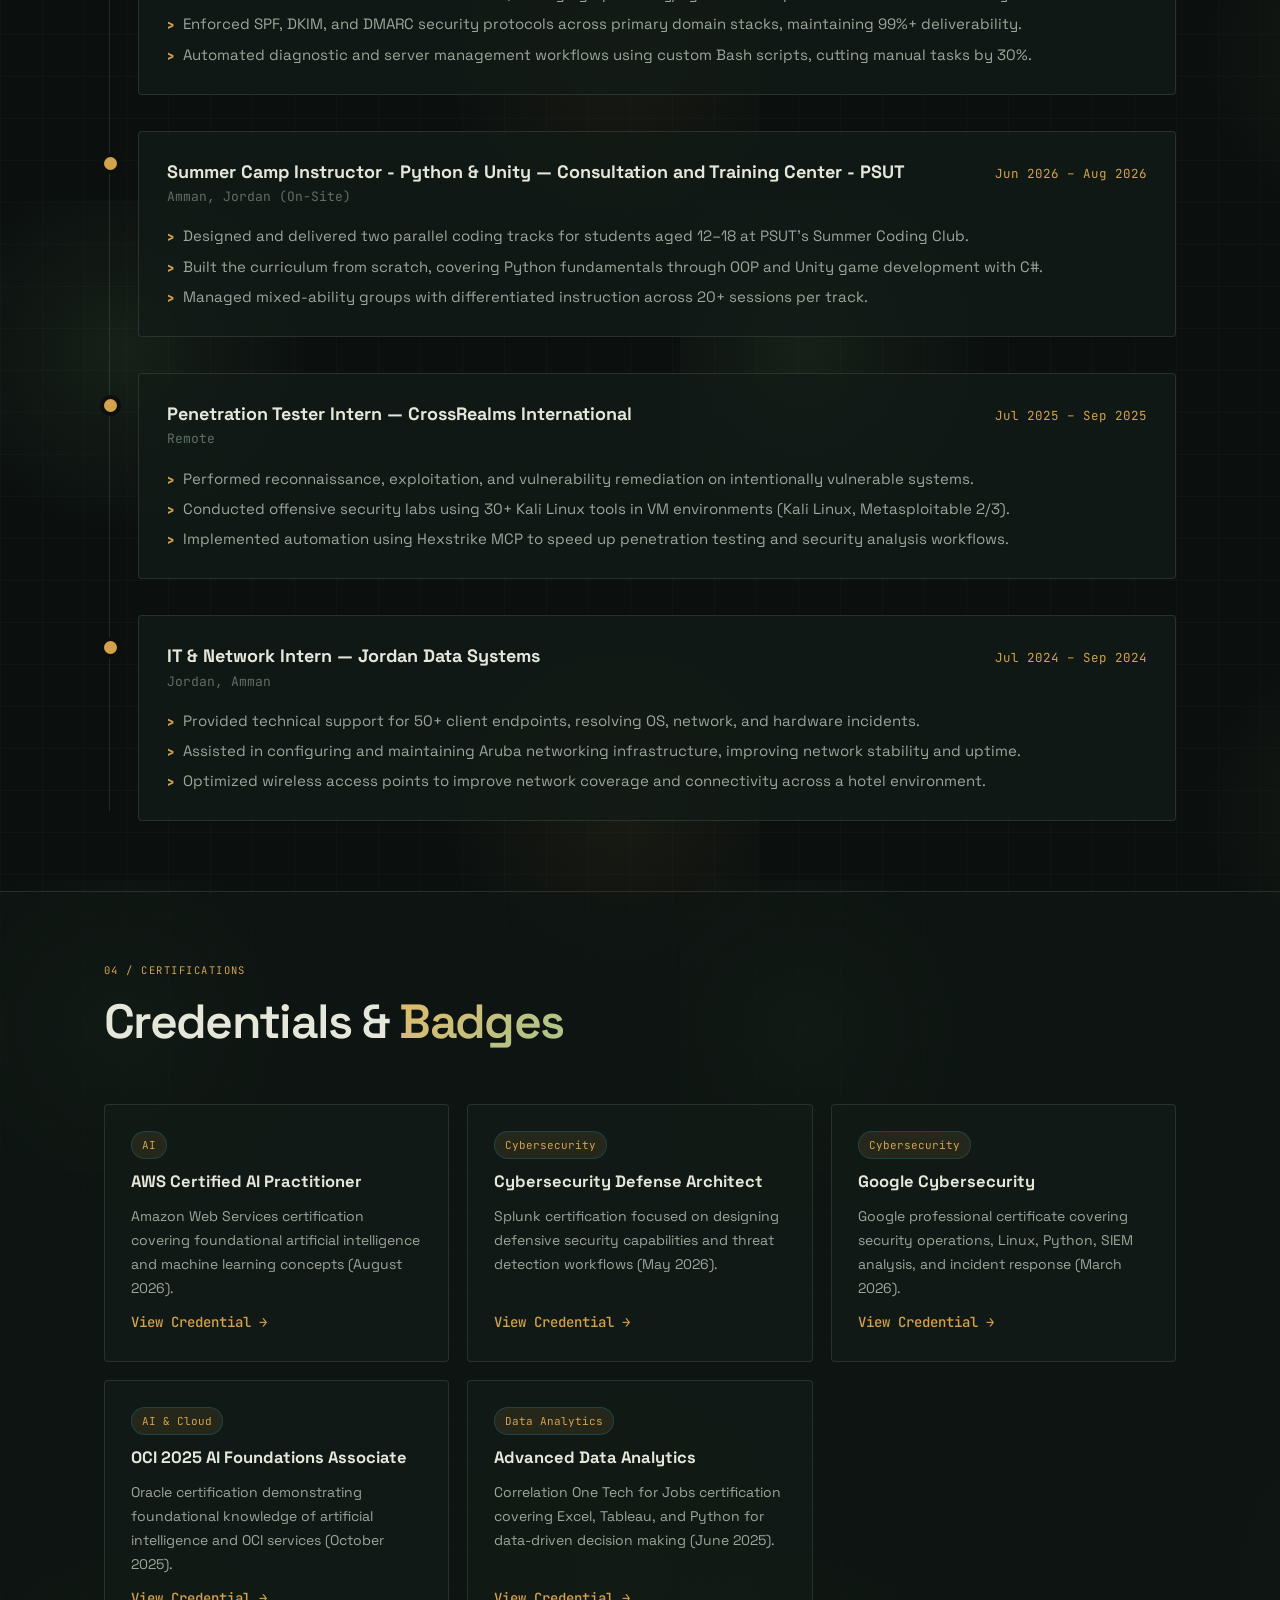
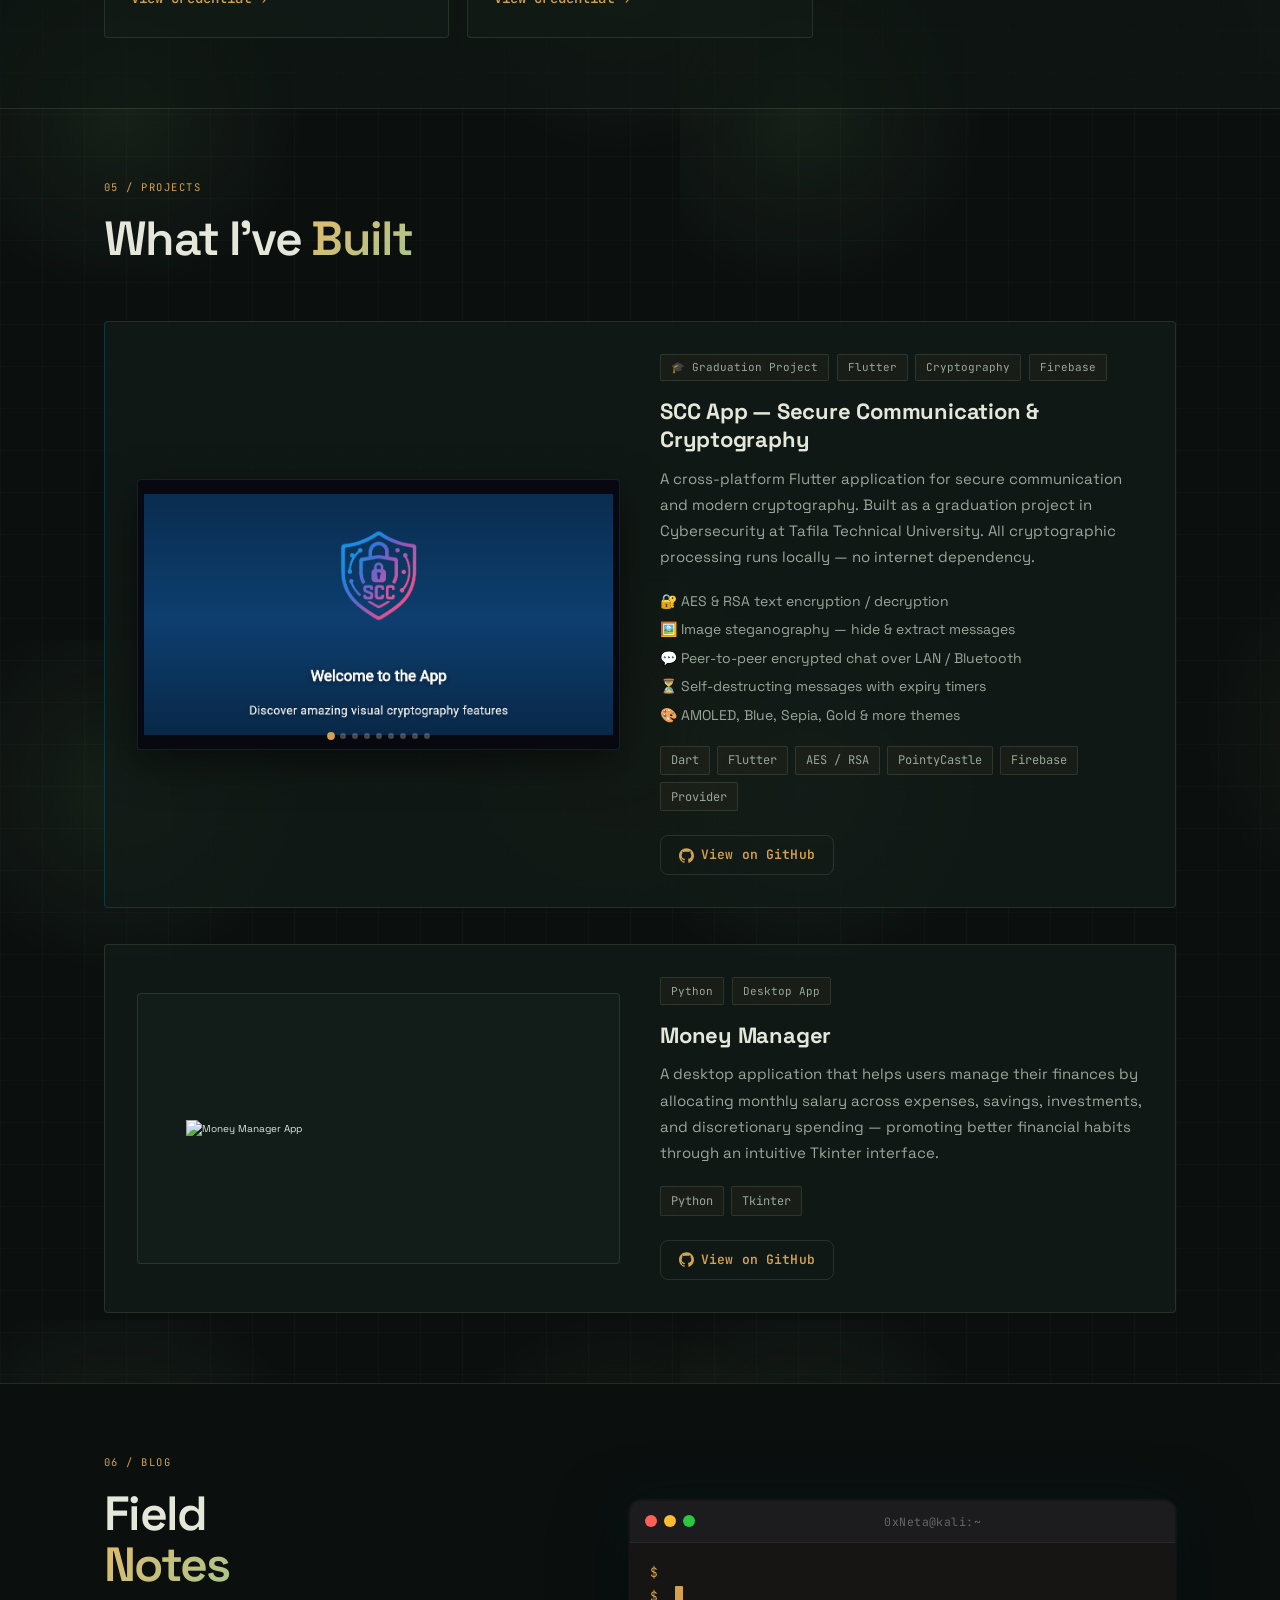
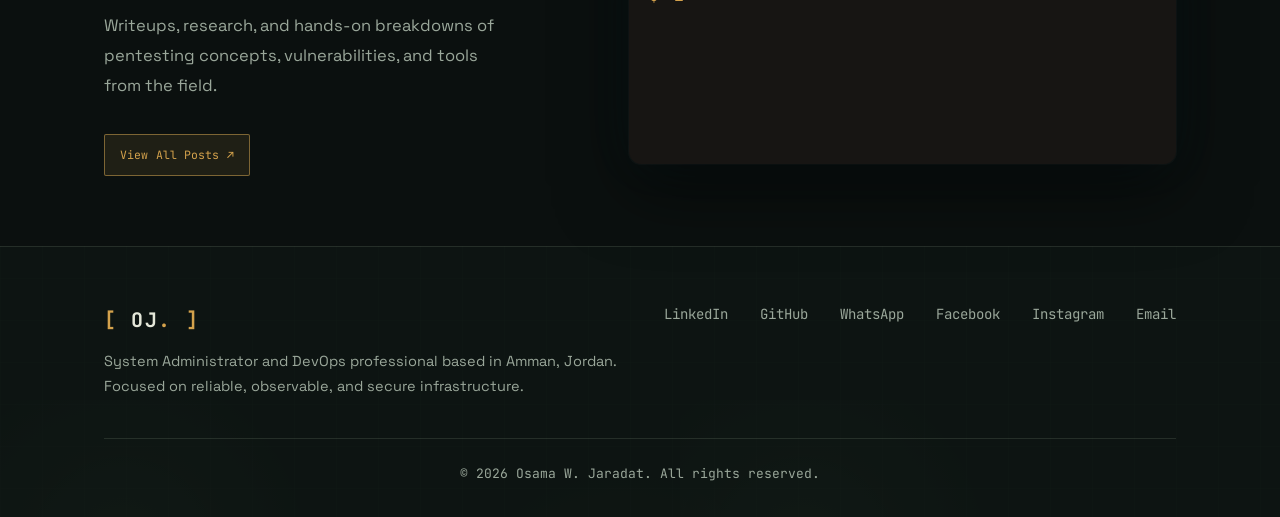
==== commit 995f2891: "Refresh portfolio identity and interactive background Co-authored-by: Copilot <223556219+Copilot@use" ====
--- a/index.html
+++ b/index.html
@@ -4,26 +4,26 @@
   <meta charset="UTF-8" />
   <meta name="viewport" content="width=device-width, initial-scale=1.0" />
   <meta name="theme-color" content="#0a0a0f" />
-  <meta name="description" content="Osama Jaradat — Cybersecurity graduate focused on penetration testing, network security, and secure systems." />
-  <title>Osama Jaradat | Cybersecurity Engineer</title>
+  <meta name="description" content="Osama Jaradat — System Administrator and DevOps professional focused on Linux infrastructure, automation, observability, and secure operations." />
+  <title>Osama Jaradat | System Administrator &amp; DevOps</title>
   <link rel="preconnect" href="https://fonts.googleapis.com" />
   <link rel="preconnect" href="https://fonts.gstatic.com" crossorigin />
   <link href="https://fonts.googleapis.com/css2?family=Space+Grotesk:wght@300;400;500;600;700&family=JetBrains+Mono:wght@400;500&display=swap" rel="stylesheet" />
   <link rel="stylesheet" href="./style.css" />
 </head>
 <body>
+  <div class="persistent-background" aria-hidden="true">
+    <span class="background-orb background-orb-green"></span>
+    <span class="background-orb background-orb-gold"></span>
+    <span class="background-orb background-orb-teal"></span>
+  </div>
 
   <!-- ══ NAVBAR ══ -->
   <nav class="navbar" id="navbar">
     <div class="nav-container">
-      <a href="#home" class="nav-logo">OJ<span class="accent">.</span></a>
+      <a href="#home" class="nav-logo">Osama Jaradat</a>
       <ul class="nav-links">
-        <li><a href="#about">About</a></li>
-        <li><a href="#skills">Skills</a></li>
-        <li><a href="#experience">Experience</a></li>
-        <li><a href="#certifications">Certs</a></li>
-        <li><a href="#projects">Projects</a></li>
-        <li><a href="./blog.html">Blog</a></li>
+        <li><a href="./blog.html">articles</a></li>
         <li><a href="image/Osama_Jaradat_Resume_Cyber_Security.pdf" target="_blank" class="nav-cta">Resume ↗</a></li>
       </ul>
       <button class="hamburger" id="hamburger" aria-label="Toggle menu">
@@ -31,12 +31,10 @@
       </button>
     </div>
     <div class="mobile-menu" id="mobileMenu">
-      <a href="#about">About</a>
-      <a href="#skills">Skills</a>
-      <a href="#experience">Experience</a>
-      <a href="#certifications">Certifications</a>
-      <a href="#projects">Projects</a>
-      <a href="./blog.html">Blog</a>
+      <a href="#about">about</a>
+      <a href="#experience">experience</a>
+      <a href="#projects">projects</a>
+      <a href="./blog.html">articles</a>
       <a href="image/Osama_Jaradat_Resume_Cyber_Security.pdf" target="_blank">Resume ↗</a>
     </div>
   </nav>
@@ -50,17 +48,33 @@
     <div class="hero-content">
       <span class="hero-badge">
         <span class="badge-dot"></span>
-        Available for opportunities
+        SYSTEM ADMINISTRATION · AMMAN, JORDAN
       </span>
-      <h1 class="hero-name">Osama<br /><span class="gradient-text">Jaradat</span></h1>
-      <h2 class="hero-title">// Cybersecurity &amp; Network Security</h2>
+      <h1 class="hero-name">Osama Jaradat</h1>
+      <h2 class="hero-title">System Administrator and DevOps professional building reliable Linux infrastructure and practical automation.</h2>
       <p class="hero-desc">
-        Penetration testing · Network infrastructure · Python automation · Practical security engineering.
+        I work across Linux systems, reverse proxies, mail infrastructure, observability, security hardening, and automation — from the terminal to the deployment pipeline.
       </p>
       <div class="hero-actions">
-        <a href="#projects" class="btn-primary">View Projects</a>
-        <a href="#about" class="btn-ghost">About Me</a>
-      </div>
+        <a href="#projects" class="btn-primary">View projects →</a>
+        <a href="https://www.linkedin.com/in/osama-jaradat" target="_blank" rel="noopener" class="btn-ghost">LinkedIn</a>
+      </div>
+      <aside class="hero-signal-panel" aria-label="Current focus">
+        <div class="signal-header">
+          <span>LIVE PROFILE</span>
+          <span class="signal-status"><i></i> ONLINE</span>
+        </div>
+        <div class="signal-grid">
+          <div><span>FOCUS</span><strong>SYSTEMS / DEVOPS</strong></div>
+          <div><span>STACK</span><strong>LINUX · BASH · PYTHON</strong></div>
+          <div><span>BASE</span><strong>AMMAN, JO</strong></div>
+        </div>
+        <div class="signal-meter"><span></span></div>
+        <p>Keeping systems reliable, observable, and secure.</p>
+      </aside>
+      <button class="terminal-launch" id="terminalLaunch" type="button">
+        <span>&gt;_</span> explore my résumé and articles via the terminal — open it below
+      </button>
       <div class="hero-socials">
         <a href="https://www.linkedin.com/in/osama-jaradat" target="_blank" rel="noopener" aria-label="LinkedIn">
           <svg viewBox="0 0 24 24" fill="currentColor"><path d="M20.447 20.452H16.89v-5.569c0-1.328-.027-3.037-1.852-3.037-1.853 0-2.136 1.445-2.136 2.939v5.667H9.351V9h3.414v1.561h.046c.477-.9 1.637-1.85 3.37-1.85 3.601 0 4.267 2.37 4.267 5.455v6.286zM5.337 7.433a1.974 1.974 0 01-1.977-1.979 1.976 1.976 0 011.977-1.975 1.976 1.976 0 011.979 1.975 1.975 1.975 0 01-1.979 1.979zm1.956 13.019H3.378V9h3.915v11.452zM22.225 0H1.771C.792 0 0 .774 0 1.729v20.542C0 23.227.792 24 1.771 24h20.451C23.2 24 24 23.227 24 22.271V1.729C24 .774 23.2 0 22.222 0h.003z"/></svg>
@@ -91,8 +105,8 @@
         </div>
         <div class="about-content">
           <h2 class="section-title">Building Security<br /><span class="gradient-text">Layer by Layer</span></h2>
-          <p class="about-text">Cybersecurity graduate with hands-on internship experience in penetration testing and network infrastructure. Strong practical background in offensive security tooling, Linux environments, and SOC-style monitoring workflows.</p>
-          <p class="about-text">Skilled in Python automation and encryption-focused development, with experience building secure communication systems and applying vulnerability remediation techniques in real lab environments.</p>
+          <p class="about-text">System Administrator and DevOps professional with hands-on experience managing Linux infrastructure, reverse proxies, mail systems, and centralized observability. I work with OpenResty/Nginx, Postfix, SPF, DKIM, DMARC, Loki, Grafana, and Alloy.</p>
+          <p class="about-text">Focused on reliable operations and automation through Bash and Python, with additional experience in threat detection, vulnerability assessment, network support, and secure application development.</p>
           <div class="about-contact">
             <a href="mailto:osama.jaradat@proton.me" class="contact-item">
               <span class="contact-icon">✉</span>osama.jaradat@proton.me
@@ -107,13 +121,14 @@
           <div class="education-card">
             <div class="edu-header">
               <div>
-                <h4>Bachelor of Cybersecurity</h4>
+                <h4>Bachelor Degree of Cyber Security</h4>
                 <p>Tafila Technical University · Tafila, Jordan</p>
               </div>
-              <span class="edu-year">2021 - 2025</span>
-            </div>
-            <p class="edu-courses">Network Security · Penetration Testing · Malware Analysis · Threat Analysis</p>
-            <p class="edu-courses">Achievements: 23rd place out of 111 teams in BRK_CYS_CTF · Languages: Arabic (Native), English (C1)</p>
+              <span class="edu-year">Feb 2022 - Nov 2025</span>
+            </div>
+            <p class="edu-courses"><strong>Graduation Project:</strong> SCC_APP - Secure Chat &amp; Encryption Platform</p>
+            <p class="edu-courses">End-to-end encryption · Session validation · Four encryption techniques · Firebase authentication</p>
+            <p class="edu-courses">Languages: Arabic (Native), English (Expert, C1)</p>
           </div>
         </div>
       </div>
@@ -142,6 +157,7 @@
           <h3 class="skill-cat-title"><span class="skill-cat-icon">🔵</span> SOC &amp; Blue Team</h3>
           <div class="skill-tags">
             <span>Incident Monitoring</span><span>Log Analysis</span><span>Threat Detection</span>
+            <span>Loki</span><span>Grafana</span><span>Alloy</span>
             <span>TCP/IP</span><span>DNS</span><span>DHCP</span>
             <span>Wireless Security</span><span>Access Control</span><span>Information Privacy</span>
           </div>
@@ -162,17 +178,18 @@
         </div>
 
         <div class="skill-category-card card-cyan reveal">
-          <h3 class="skill-cat-title"><span class="skill-cat-icon">⚙️</span> Tools &amp; DevOps</h3>
+          <h3 class="skill-cat-title"><span class="skill-cat-icon">⚙️</span> Infrastructure &amp; Automation</h3>
           <div class="skill-tags">
-            <span>Linux Administration</span><span>System Monitoring</span><span>Endpoint Monitoring</span>
-            <span>Git</span><span>GitHub</span><span>CI/CD Basics</span><span>SQL</span>
+            <span>Linux Administration</span><span>System Monitoring</span><span>OpenResty/Nginx</span>
+            <span>Postfix</span><span>SPF/DKIM/DMARC</span><span>Bash Scripting</span><span>Python Automation</span>
+            <span>Git</span><span>GitHub</span><span>CI/CD</span>
           </div>
         </div>
 
         <div class="skill-category-card card-green reveal">
           <h3 class="skill-cat-title"><span class="skill-cat-icon">📊</span> Data &amp; Analytics</h3>
           <div class="skill-tags">
-            <span>Python</span><span>Excel</span><span>Tableau</span><span>Encryption Algorithms</span>
+            <span>Python</span><span>Log Analysis</span><span>Excel</span><span>Tableau</span><span>Encryption Algorithms</span>
           </div>
         </div>
 
@@ -200,15 +217,15 @@
           <div class="timeline-card">
             <div class="timeline-header">
               <div>
-                <h3>Network Engineering Trainee — Estarta Solutions</h3>
-                <span class="timeline-location">Jordan, Amman (Hybrid)</span>
+                <h3>System Administrator — Mnasati Technologies</h3>
+                <span class="timeline-location">Amman, Jordan (On-Site)</span>
               </div>
-              <span class="timeline-date">Apr 2026 – Present</span>
+              <span class="timeline-date">Sep 2026 – Present</span>
             </div>
             <ul class="timeline-list">
-              <li>Selected for an incubator program in collaboration with Cisco NetAcad focused on networking fundamentals.</li>
-              <li>Gaining hands-on experience in switching, routing, and IP addressing including VLANs, OSPF, DHCP, and inter-VLAN routing.</li>
-              <li>Studying network security essentials including ACLs, LAN security, and VPN/IPsec concepts.</li>
+              <li>Administered 10+ Linux server environments, managing OpenResty/Nginx reverse proxies and Postfix email relays.</li>
+              <li>Enforced SPF, DKIM, and DMARC security protocols across primary domain stacks, maintaining 99%+ deliverability.</li>
+              <li>Automated diagnostic and server management workflows using custom Bash scripts, cutting manual tasks by 30%.</li>
             </ul>
           </div>
         </div>
@@ -218,7 +235,25 @@
           <div class="timeline-card">
             <div class="timeline-header">
               <div>
-                <h3>Intern — CrossRealms International</h3>
+                <h3>Summer Camp Instructor - Python &amp; Unity — Consultation and Training Center - PSUT</h3>
+                <span class="timeline-location">Amman, Jordan (On-Site)</span>
+              </div>
+              <span class="timeline-date">Jun 2026 – Aug 2026</span>
+            </div>
+            <ul class="timeline-list">
+              <li>Designed and delivered two parallel coding tracks for students aged 12–18 at PSUT's Summer Coding Club.</li>
+              <li>Built the curriculum from scratch, covering Python fundamentals through OOP and Unity game development with C#.</li>
+              <li>Managed mixed-ability groups with differentiated instruction across 20+ sessions per track.</li>
+            </ul>
+          </div>
+        </div>
+
+        <div class="timeline-item reveal">
+          <div class="timeline-dot"></div>
+          <div class="timeline-card">
+            <div class="timeline-header">
+              <div>
+                <h3>Penetration Tester Intern — CrossRealms International</h3>
                 <span class="timeline-location">Remote</span>
               </div>
               <span class="timeline-date">Jul 2025 – Sep 2025</span>
@@ -236,7 +271,7 @@
           <div class="timeline-card">
             <div class="timeline-header">
               <div>
-                <h3>IT Intern — Jordan Data Systems</h3>
+                <h3>IT &amp; Network Intern — Jordan Data Systems</h3>
                 <span class="timeline-location">Jordan, Amman</span>
               </div>
               <span class="timeline-date">Jul 2024 – Sep 2024</span>
@@ -261,38 +296,38 @@
       <div class="cert-grid">
 
         <div class="cert-card reveal">
+          <span class="cert-tag">AI</span>
+          <h3>AWS Certified AI Practitioner</h3>
+          <p>Amazon Web Services certification covering foundational artificial intelligence and machine learning concepts (August 2026).</p>
+          <a href="https://www.credly.com/badges/d4ae48ea-7f54-4b0c-a539-06af11641d71/public_url" target="_blank" rel="noopener" class="cert-link">View Credential →</a>
+        </div>
+
+        <div class="cert-card reveal">
           <span class="cert-tag">Cybersecurity</span>
-          <h3>Google Cybersecurity Professional Certificate</h3>
-          <p>Hands-on professional certification focused on SOC workflows, incident response, SIEM analysis, Linux, Python, and practical security operations (March 2026).</p>
+          <h3>Cybersecurity Defense Architect</h3>
+          <p>Splunk certification focused on designing defensive security capabilities and threat detection workflows (May 2026).</p>
+          <a href="https://www.credly.com/badges/80151e00-511a-4b32-830d-1025251aac15/public_url" target="_blank" rel="noopener" class="cert-link">View Credential →</a>
+        </div>
+
+        <div class="cert-card reveal">
+          <span class="cert-tag">Cybersecurity</span>
+          <h3>Google Cybersecurity</h3>
+          <p>Google professional certificate covering security operations, Linux, Python, SIEM analysis, and incident response (March 2026).</p>
           <a href="https://www.coursera.org/account/accomplishments/professional-cert/certificate/3XO0M78372DP" target="_blank" rel="noopener" class="cert-link">View Credential →</a>
-        </div>
-
-        <div class="cert-card reveal">
-          <span class="cert-tag">Security</span>
-          <h3>Cyber Associate</h3>
-          <p>World Cyber Security Club foundational certification in core security principles and threat awareness (December 2025). Certificate ID: 57.</p>
-          <a href="https://worldcyberclub.com/certificate_validation" target="_blank" rel="noopener" class="cert-link">Verify Certificate →</a>
         </div>
 
         <div class="cert-card reveal">
           <span class="cert-tag">AI &amp; Cloud</span>
-          <h3>Oracle Cloud Infrastructure 2025 Certified AI Foundations Associate</h3>
-          <p>Oracle certification demonstrating expertise in AI fundamentals, OCI services, and cloud AI implementation strategies (October 2025).</p>
+          <h3>OCI 2025 AI Foundations Associate</h3>
+          <p>Oracle certification demonstrating foundational knowledge of artificial intelligence and OCI services (October 2025).</p>
           <a href="https://catalog-education.oracle.com/ords/certview/sharebadge?id=B0A1F2352C88290D1B7ED09AA5C71832191CDC695DB5252B31BAD6180E729F8C" target="_blank" rel="noopener" class="cert-link">View Credential →</a>
         </div>
 
         <div class="cert-card reveal">
           <span class="cert-tag">Data Analytics</span>
           <h3>Advanced Data Analytics</h3>
-          <p>Comprehensive certification covering Excel, Tableau, and Python for business analysis and data-driven decision making (June 2025).</p>
+          <p>Correlation One Tech for Jobs certification covering Excel, Tableau, and Python for data-driven decision making (June 2025).</p>
           <a href="https://www.credential.net/d8e0724b-13a7-472c-bbb8-fb8fb2e0b69a#acc.74N0mBjk" target="_blank" rel="noopener" class="cert-link">View Credential →</a>
-        </div>
-
-        <div class="cert-card reveal">
-          <span class="cert-tag">Development</span>
-          <h3>GitHub Foundations</h3>
-          <p>GitHub certification demonstrating proficiency in version control, collaborative development, and modern DevOps practices (October 2024).</p>
-          <a href="https://www.credly.com/badges/d63b94b3-59e3-415e-b607-109659f19130/linked_in_profile" target="_blank" rel="noopener" class="cert-link">View Credential →</a>
         </div>
 
       </div>
@@ -425,7 +460,7 @@
       <div class="footer-content">
         <div class="footer-left">
           <span class="nav-logo">OJ<span class="accent">.</span></span>
-          <p>Cybersecurity Engineer based in Jordan, Amman.<br />Open to new opportunities.</p>
+          <p>System Administrator and DevOps professional based in Amman, Jordan.<br />Focused on reliable, observable, and secure infrastructure.</p>
         </div>
         <div class="footer-links">
           <a href="https://www.linkedin.com/in/osama-jaradat" target="_blank" rel="noopener">LinkedIn</a>
@@ -441,6 +476,33 @@
       </div>
     </div>
   </footer>
+
+  <div class="terminal-modal" id="terminalModal" aria-hidden="true">
+    <div class="terminal-modal-backdrop" data-terminal-close></div>
+    <section class="terminal-window" role="dialog" aria-modal="true" aria-labelledby="terminalTitle">
+      <div class="terminal-window-header">
+        <div class="terminal-window-title">
+          <span class="terminal-dot terminal-dot-red"></span>
+          <span class="terminal-dot terminal-dot-yellow"></span>
+          <span class="terminal-dot terminal-dot-green"></span>
+          <span id="terminalTitle">osama@portfolio — bash</span>
+        </div>
+        <div class="terminal-window-controls">
+          <button type="button" aria-label="Minimize terminal" data-terminal-minimize>−</button>
+          <button type="button" aria-label="Close terminal" data-terminal-close>×</button>
+        </div>
+      </div>
+      <div class="terminal-content" id="terminalContent">
+        <div class="terminal-output-line">Welcome. Try <strong>ls</strong>, <strong>cd articles</strong>, <strong>open resume.pdf</strong>, or <strong>help</strong>. Tab completes.</div>
+        <div class="terminal-prompt-line">
+          <span class="terminal-prompt" id="terminalPrompt">osama@portfolio:~$</span>
+          <input id="terminalInput" type="text" aria-label="Terminal command" autocomplete="off" autocapitalize="off" spellcheck="false" />
+        </div>
+      </div>
+    </section>
+  </div>
+
+  <button class="terminal-fab" id="terminalFab" type="button"><span>&gt;_</span> Open terminal</button>
 
   <script src="./slideshow.js"></script>
   <script>
@@ -454,6 +516,90 @@
       if (scrollHint) {
         scrollHint.classList.toggle('is-hidden', window.scrollY > 90);
       }
+
+      // ── Animated infrastructure network ──
+      (function () {
+        const canvas = document.getElementById('networkCanvas');
+        if (!canvas || window.matchMedia('(prefers-reduced-motion: reduce)').matches) return;
+
+        const context = canvas.getContext('2d');
+        if (!context) return;
+
+        const hero = document.querySelector('.hero');
+        const particles = [];
+        let animationFrame;
+        let width = 0;
+        let height = 0;
+
+        function resize() {
+          const pixelRatio = Math.min(window.devicePixelRatio || 1, 2);
+          const bounds = hero.getBoundingClientRect();
+          width = bounds.width;
+          height = bounds.height;
+          canvas.width = width * pixelRatio;
+          canvas.height = height * pixelRatio;
+          canvas.style.width = `${width}px`;
+          canvas.style.height = `${height}px`;
+          context.setTransform(pixelRatio, 0, 0, pixelRatio, 0, 0);
+
+          const count = Math.min(58, Math.max(28, Math.floor(width / 22)));
+          particles.length = 0;
+          for (let index = 0; index < count; index += 1) {
+            particles.push({
+              x: Math.random() * width,
+              y: Math.random() * height,
+              radius: Math.random() * 2 + 1.1,
+              velocityX: (Math.random() - 0.5) * 0.28,
+              velocityY: (Math.random() - 0.5) * 0.28,
+              pulse: Math.random() * Math.PI * 2
+            });
+          }
+        }
+
+        function draw() {
+          context.clearRect(0, 0, width, height);
+          for (const particle of particles) {
+            particle.x += particle.velocityX;
+            particle.y += particle.velocityY;
+            particle.pulse += 0.012;
+            if (particle.x < -10 || particle.x > width + 10) particle.velocityX *= -1;
+            if (particle.y < -10 || particle.y > height + 10) particle.velocityY *= -1;
+          }
+
+          for (let first = 0; first < particles.length; first += 1) {
+            const source = particles[first];
+            for (let second = first + 1; second < particles.length; second += 1) {
+              const target = particles[second];
+              const distance = Math.hypot(source.x - target.x, source.y - target.y);
+              if (distance > 145) continue;
+              context.beginPath();
+              context.moveTo(source.x, source.y);
+              context.lineTo(target.x, target.y);
+              context.strokeStyle = `rgba(141, 187, 115, ${0.34 * (1 - distance / 145)})`;
+              context.lineWidth = 0.9;
+              context.stroke();
+            }
+          }
+
+          for (const particle of particles) {
+            const glow = 0.7 + Math.sin(particle.pulse) * 0.2;
+            context.beginPath();
+            context.arc(particle.x, particle.y, particle.radius, 0, Math.PI * 2);
+            context.fillStyle = `rgba(212, 162, 76, ${glow})`;
+            context.fill();
+          }
+          animationFrame = requestAnimationFrame(draw);
+        }
+
+        const resizeObserver = new ResizeObserver(resize);
+        resizeObserver.observe(hero);
+        resize();
+        draw();
+        window.addEventListener('pagehide', () => {
+          cancelAnimationFrame(animationFrame);
+          resizeObserver.disconnect();
+        }, { once: true });
+      })();
     });
 
     if (scrollHint) {
@@ -472,6 +618,149 @@
         hamburger.classList.remove('open');
         mobileMenu.classList.remove('open');
       });
+    });
+
+    const terminalModal = document.getElementById('terminalModal');
+    const terminalLaunch = document.getElementById('terminalLaunch');
+    const terminalFab = document.getElementById('terminalFab');
+    const terminalInput = document.getElementById('terminalInput');
+    const terminalContent = document.getElementById('terminalContent');
+    const terminalPrompt = document.getElementById('terminalPrompt');
+    const terminalCloseElements = terminalModal.querySelectorAll('[data-terminal-close]');
+    const terminalMinimize = terminalModal.querySelector('[data-terminal-minimize]');
+    const commandHistory = [];
+    let historyIndex = 0;
+    let terminalPath = '~';
+    function setTerminal(open) {
+      terminalModal.classList.toggle('open', open);
+      terminalModal.setAttribute('aria-hidden', String(!open));
+      document.body.classList.toggle('terminal-open', open);
+      if (open) setTimeout(() => terminalInput.focus(), 0);
+    }
+    [terminalLaunch, terminalFab].forEach(button => button.addEventListener('click', () => setTerminal(true)));
+    terminalCloseElements.forEach(element => element.addEventListener('click', () => setTerminal(false)));
+    terminalMinimize.addEventListener('click', () => setTerminal(false));
+    document.addEventListener('keydown', event => {
+      if (event.key === 'Escape') setTerminal(false);
+    });
+
+    const terminalFileSystem = {
+      '~': {
+        directories: ['articles', 'certifications', 'education', 'experience'],
+        files: ['about.txt', 'contact.txt', 'resume.pdf', 'skills.txt']
+      },
+      '~/articles': {
+        directories: [],
+        files: ['security-lab-notes.md']
+      },
+      '~/certifications': {
+        directories: [],
+        files: ['aws-ai-practitioner.cert', 'splunk-defense-architect.cert', 'google-cybersecurity.cert', 'oci-ai-foundations.cert', 'advanced-data-analytics.cert']
+      },
+      '~/education': {
+        directories: [],
+        files: ['cyber-security-degree.txt', 'scc-app.txt']
+      },
+      '~/experience': {
+        directories: [],
+        files: ['mnasati-technologies.txt', 'psut-summer-camp.txt', 'crossrealms-international.txt', 'jordan-data-systems.txt']
+      }
+    };
+    const terminalCommands = {
+      help: () => 'Available: ls, cd <directory>, cd .., cat <file>, open resume.pdf, clear, whoami',
+      ls: () => {
+        const location = terminalFileSystem[terminalPath];
+        return [...location.directories.map(directory => `${directory}/`), ...location.files].join('   ');
+      },
+      whoami: () => 'Osama Jaradat — System Administrator and DevOps professional.',
+      'cat about.txt': () => 'Linux administration, DevOps automation, observability, secure operations, and infrastructure reliability.',
+      'open resume.pdf': () => { window.open('image/Osama_Jaradat_Resume_Cyber_Security.pdf', '_blank', 'noopener'); return 'Opening resume.pdf...'; },
+      clear: () => { terminalContent.querySelectorAll('.terminal-output-line, .terminal-command-line').forEach(line => line.remove()); return ''; }
+    };
+    const fileTargets = {
+      'about.txt': '#about',
+      'contact.txt': '#contact',
+      'skills.txt': '#skills',
+      'cyber-security-degree.txt': '#about',
+      'scc-app.txt': '#projects',
+      'mnasati-technologies.txt': '#experience',
+      'psut-summer-camp.txt': '#experience',
+      'crossrealms-international.txt': '#experience',
+      'jordan-data-systems.txt': '#experience',
+      'security-lab-notes.md': './blog.html',
+      'resume.pdf': 'image/Osama_Jaradat_Resume_Cyber_Security.pdf'
+    };
+    function updateTerminalPrompt() {
+      terminalPrompt.textContent = `osama@portfolio:${terminalPath}$`;
+    }
+    function printTerminalLine(text, className = 'terminal-output-line') {
+      if (!text) return;
+      const line = document.createElement('div');
+      line.className = className;
+      line.textContent = text;
+      terminalContent.insertBefore(line, terminalContent.querySelector('.terminal-prompt-line'));
+      terminalContent.scrollTop = terminalContent.scrollHeight;
+    }
+    terminalInput.addEventListener('keydown', event => {
+      if (event.key === 'Tab') {
+        event.preventDefault();
+        const currentDirectory = terminalFileSystem[terminalPath];
+        const options = ['help', 'ls', 'whoami', 'clear', 'cat about.txt', 'open resume.pdf', 'cd ..']
+          .concat(currentDirectory.directories.map(directory => `cd ${directory}/`))
+          .concat(currentDirectory.files.map(file => `cat ${file}`));
+        const match = options.find(option => option.startsWith(terminalInput.value.toLowerCase()));
+        if (match) terminalInput.value = match;
+        return;
+      }
+      if (event.key === 'ArrowUp') {
+        event.preventDefault();
+        if (historyIndex > 0) terminalInput.value = commandHistory[--historyIndex];
+        return;
+      }
+      if (event.key === 'ArrowDown') {
+        event.preventDefault();
+        historyIndex = Math.min(commandHistory.length, historyIndex + 1);
+        terminalInput.value = commandHistory[historyIndex] || '';
+        return;
+      }
+      if (event.key !== 'Enter') return;
+      const command = terminalInput.value.trim().toLowerCase();
+      if (!command) return;
+      commandHistory.push(command);
+      historyIndex = commandHistory.length;
+      printTerminalLine(`${terminalPrompt.textContent} ${command}`, 'terminal-command-line');
+      terminalInput.value = '';
+      if (command.startsWith('cd ')) {
+        const destination = command.slice(3).trim().replace(/\/$/, '');
+        if (destination === '..') {
+          if (terminalPath !== '~') terminalPath = '~';
+          updateTerminalPrompt();
+          return;
+        }
+        const nextPath = terminalPath === '~' ? `~/${destination}` : `${terminalPath}/${destination}`;
+        if (terminalFileSystem[nextPath]) {
+          terminalPath = nextPath;
+          updateTerminalPrompt();
+        } else printTerminalLine(`bash: cd: ${destination}: No such directory`);
+        return;
+      }
+      if (terminalCommands[command]) {
+        printTerminalLine(terminalCommands[command]());
+      } else if (command.startsWith('cat ')) {
+        const file = command.slice(4).trim();
+        const target = fileTargets[file];
+        if (target) {
+          printTerminalLine(`Opening ${file}...`);
+          if (target.startsWith('#')) {
+            setTerminal(false);
+            window.location.hash = target.slice(1);
+          }
+        } else printTerminalLine(`cat: ${file}: No such file or directory`);
+      } else if (command.startsWith('open ')) {
+        const file = command.slice(5).trim();
+        if (file === 'resume.pdf') printTerminalLine(terminalCommands['open resume.pdf']());
+        else printTerminalLine(`open: ${file}: No such file or directory`);
+      } else printTerminalLine(`bash: ${command}: command not found. Type "help".`);
     });
 
     // ── Scroll-reveal ──
--- a/style.css
+++ b/style.css
@@ -1260,3 +1260,504 @@
 @keyframes slideOutRight {
   to { opacity: 0; transform: translateX(30px); }
 }
+/* ════════════════════════════════════════════
+   EDITORIAL PORTFOLIO THEME
+════════════════════════════════════════════ */
+:root {
+  --bg: #f3f1ea;
+  --bg-alt: #eeece4;
+  --surface: #f8f7f2;
+  --card: #f8f7f2;
+  --card-hover: #fffef9;
+  --border: rgba(28, 24, 20, 0.16);
+  --border-glow: rgba(28, 24, 20, 0.35);
+  --accent: #a66b1f;
+  --accent-2: #7f4e12;
+  --accent-dim: rgba(166, 107, 31, 0.1);
+  --text: #1c1814;
+  --text-muted: #6d665d;
+  --text-dim: #918b82;
+  --gradient: none;
+  --gradient-text: none;
+  --font: Georgia, 'Times New Roman', serif;
+  --mono: 'JetBrains Mono', 'Courier New', monospace;
+  --radius: 3px;
+  --radius-lg: 3px;
+}
+
+body { background: var(--bg); color: var(--text); line-height: 1.7; }
+body.terminal-open { overflow: hidden; }
+.container, .nav-container, .hero-content { max-width: 700px; }
+.navbar { position: absolute; padding: 1.8rem 0; background: transparent; }
+.navbar.scrolled { background: var(--bg); border-bottom-color: transparent; padding: 1.8rem 0; }
+.nav-logo { font-family: var(--font); font-size: 1.7rem; font-weight: 700; letter-spacing: 0; }
+.nav-links { gap: 2.6rem; }
+.nav-links a { font-family: var(--mono); font-size: 1.15rem; color: var(--text-muted); }
+.nav-links a::after { display: none; }
+.nav-links a:hover, .nav-links a.active { color: var(--text); }
+.nav-cta { border: 0 !important; padding: 0 !important; color: var(--text-muted) !important; }
+.nav-cta:hover { background: transparent !important; color: var(--text) !important; }
+.hero { min-height: auto; padding: 13rem 0 7rem; display: block; }
+.hero-bg, .hero-grid, .hero-glow, .hero-scroll-hint { display: none; }
+.hero-content { padding: 0 2.4rem; }
+.hero-badge { display: block; padding: 0; border: 0; background: none; border-radius: 0; margin-bottom: 1.6rem; color: #56645f; font-family: var(--mono); font-size: 1.05rem; letter-spacing: .14em; animation: none; }
+.badge-dot { display: none; }
+.hero-name { font-family: var(--font); font-size: clamp(4.4rem, 9vw, 7rem); font-weight: 400; line-height: 1.05; letter-spacing: -.045em; margin-bottom: 2.1rem; animation: none; }
+.hero-name .gradient-text, .section-title .gradient-text { color: inherit; background: none; -webkit-text-fill-color: currentColor; }
+.hero-title { max-width: 650px; font-family: var(--font); font-size: clamp(1.8rem, 3vw, 2.3rem); font-style: italic; line-height: 1.55; color: var(--text-muted); margin-bottom: 1.8rem; animation: none; }
+.hero-desc { max-width: 620px; font-family: var(--font); font-size: 1.65rem; line-height: 1.75; color: var(--text-muted); margin-bottom: 2.8rem; animation: none; }
+.hero-actions, .hero-socials { animation: none; }
+.hero-actions { gap: 2.6rem; margin-bottom: 2.5rem; }
+.btn-primary, .btn-ghost { padding: 0; border: 0; border-radius: 0; background: none; color: var(--text); font-family: var(--mono); font-size: 1.25rem; font-weight: 400; }
+.btn-primary:hover, .btn-ghost:hover { background: none; color: var(--accent); box-shadow: none; transform: none; }
+.hero-socials { gap: 1.8rem; }
+.hero-socials a { width: auto; height: auto; border: 0; border-radius: 0; font-family: var(--mono); font-size: 1.2rem; }
+.hero-socials a svg { width: 0; height: 0; }
+.hero-socials a::after { content: attr(aria-label); }
+.hero-socials a:hover { background: none; border: 0; transform: none; }
+.terminal-launch { display: block; width: 100%; margin-top: 5.4rem; padding: 1.45rem 1.7rem; text-align: left; color: var(--text-muted); background: transparent; border: 1px solid var(--border); border-radius: var(--radius); font-family: var(--mono); font-size: 1.15rem; cursor: pointer; transition: border-color .2s, color .2s, background .2s; }
+.terminal-launch span, .terminal-prompt { color: var(--accent); }
+.terminal-launch:hover { color: var(--text); border-color: var(--border-glow); background: rgba(255,255,255,.22); }
+.section { padding: 7rem 0; border-top: 1px solid var(--border); }
+.section-alt { background: transparent; }
+.section-label { color: #56645f; font-size: 1.05rem; letter-spacing: .14em; }
+.section-title { font-family: var(--font); font-size: clamp(3.1rem, 6vw, 4.8rem); font-weight: 400; letter-spacing: -.035em; }
+.about-grid { display: block; }
+.about-photo { display: none; }
+.about-text, .blog-teaser-desc { font-family: var(--font); font-size: 1.65rem; color: var(--text-muted); }
+.about-contact { gap: .8rem; }
+.contact-item { font-family: var(--mono); font-size: 1.15rem; }
+.contact-icon { color: var(--accent); }
+.education-card, .skill-category-card, .timeline-card, .cert-card, .project-card { background: rgba(248,247,242,.48); border-color: var(--border); border-radius: var(--radius); box-shadow: none; }
+.education-card:hover, .skill-category-card:hover, .cert-card:hover, .project-card:hover { transform: none; box-shadow: none; border-color: var(--border-glow); }
+.skill-tags span, .project-stack span, .p-badge { background: transparent; border-color: var(--border); color: var(--text-muted); border-radius: 2px; }
+.skill-cat-title, .timeline-card h3, .cert-card h3, .project-info h3 { font-family: var(--font); font-weight: 700; }
+.timeline-date, .timeline-location, .edu-year, .cert-tag, .section-label, .project-links, .footer-links { font-family: var(--mono); }
+.timeline-dot { background: var(--accent); box-shadow: 0 0 0 4px var(--bg); }
+.timeline::before { background: var(--border); }
+.cert-link, .btn-ghost-sm, .blog-teaser-btn { color: var(--text); font-family: var(--mono); }
+.cert-link:hover, .btn-ghost-sm:hover { color: var(--accent); }
+.terminal-window-sm { background: #171513; border-color: #171513; }
+.footer { background: transparent; border-top: 1px solid var(--border); }
+.footer-left .nav-logo { font-family: var(--font); }
+.footer-left p, .footer-bottom p { color: var(--text-muted); }
+.footer-links a { color: var(--text-muted); }
+.footer-links a:hover { color: var(--accent); }
+.terminal-fab { position: fixed; right: 3rem; bottom: 2.5rem; z-index: 1100; padding: 1.3rem 1.8rem; border: 0; border-radius: 7px; color: #d7a04d; background: #171513; box-shadow: 0 8px 25px rgba(0,0,0,.2); font-family: var(--mono); font-size: 1.15rem; cursor: pointer; }
+.terminal-fab span { color: #d7a04d; margin-right: .6rem; }
+.terminal-fab:hover { background: #26211d; }
+.terminal-modal { display: none; position: fixed; inset: 0; z-index: 1200; }
+.terminal-modal.open { display: block; }
+.terminal-modal-backdrop { position: absolute; inset: 0; background: rgba(28,24,20,.5); backdrop-filter: blur(3px); }
+.terminal-window { position: relative; width: min(620px, calc(100% - 3.2rem)); margin: 15vh auto 0; overflow: hidden; border-radius: 8px; color: #ded7ca; background: #171513; box-shadow: 0 25px 80px rgba(0,0,0,.35); font-family: var(--mono); }
+.terminal-window-header { display: flex; align-items: center; justify-content: space-between; padding: 1.3rem 1.6rem; color: #999087; border-bottom: 1px solid rgba(255,255,255,.1); font-size: 1.15rem; }
+.terminal-window-title { display: flex; align-items: center; gap: .8rem; }
+.terminal-dot { width: 1.1rem; height: 1.1rem; border-radius: 50%; display: inline-block; }
+.terminal-dot-red { background: #f15b55; }
+.terminal-dot-yellow { background: #e8b23f; }
+.terminal-dot-green { background: #49bd68; }
+.terminal-window-controls { display: flex; gap: .8rem; }
+.terminal-window-header button { border: 0; color: #999087; background: none; font-size: 1.8rem; cursor: pointer; line-height: 1; }
+.terminal-window-header button:hover { color: #f0c477; }
+.terminal-content { padding: 2rem; font-size: 1.2rem; line-height: 1.8; }
+.terminal-content { max-height: min(56vh, 500px); overflow-y: auto; }
+.terminal-output-line { color: #b7afa4; margin-bottom: 1rem; white-space: pre-wrap; }
+.terminal-command-line { color: #ded7ca; margin-bottom: .4rem; white-space: pre-wrap; }
+.terminal-prompt-line { display: flex; align-items: center; gap: .8rem; }
+.terminal-prompt-line .terminal-prompt { white-space: nowrap; }
+.terminal-prompt-line input { min-width: 0; flex: 1; border: 0; outline: 0; padding: 0; color: #ded7ca; background: transparent; font: inherit; }
+.terminal-content strong { color: #d7a04d; font-weight: 400; }
+
+@media (max-width: 700px) {
+  .nav-links { display: none; }
+  .hamburger { display: flex; }
+  .hero { padding-top: 10rem; }
+  .hero-name { font-size: 4.5rem; }
+  .terminal-fab { right: 1.6rem; bottom: 1.6rem; }
+  .terminal-launch { font-size: 1rem; }
+  .terminal-command-list { grid-template-columns: 1fr; }
+}
+
+/* ════════════════════════════════════════════
+   OSAMA / SOC FIELD CONSOLE
+════════════════════════════════════════════ */
+:root {
+  --bg: #0b100f;
+  --bg-alt: #0f1714;
+  --surface: #121c18;
+  --card: #14201b;
+  --card-hover: #192820;
+  --border: rgba(182, 205, 177, .14);
+  --border-glow: rgba(202, 158, 78, .55);
+  --accent: #d4a24c;
+  --accent-2: #a8792f;
+  --accent-dim: rgba(212, 162, 76, .1);
+  --text: #e4e7d9;
+  --text-muted: #9aa79a;
+  --text-dim: #5f7064;
+  --gradient-text: linear-gradient(135deg, #e2bb6a, #a9c58e);
+  --font: 'Space Grotesk', system-ui, sans-serif;
+  --mono: 'JetBrains Mono', 'Courier New', monospace;
+  --radius: 4px;
+  --radius-lg: 4px;
+}
+
+body {
+  background:
+    radial-gradient(circle at 18% 22%, rgba(141, 187, 115, .09), transparent 24%),
+    radial-gradient(circle at 82% 28%, rgba(212, 162, 76, .07), transparent 22%),
+    linear-gradient(rgba(171, 202, 168, .025) 1px, transparent 1px),
+    linear-gradient(90deg, rgba(171, 202, 168, .025) 1px, transparent 1px),
+    var(--bg);
+  background-position: 0 0, 0 0, 0 0, 0 0, 0 0;
+  background-size: 680px 680px, 760px 760px, 42px 42px, 42px 42px, auto;
+  animation: none;
+}
+
+body::before {
+  content: 'OJ / FIELD CONSOLE';
+  position: fixed;
+  top: 50%;
+  left: -4.5rem;
+  z-index: 0;
+  color: rgba(212, 162, 76, .18);
+  font: 1rem var(--mono);
+  letter-spacing: .2em;
+  transform: rotate(-90deg);
+  pointer-events: none;
+}
+
+body::after {
+  display: none;
+}
+
+@keyframes ambientDrift {
+  0% { transform: translate3d(-2%, -1%, 0) scale(1); }
+  50% { transform: translate3d(2%, 2%, 0) scale(1.06); }
+  100% { transform: translate3d(-1%, 3%, 0) scale(1.02); }
+}
+
+@keyframes fieldGridDrift {
+  0% { background-position: 0 0, 0 0, 0 0, 0 0, 0 0; }
+  50% { background-position: 80px 45px, -55px 70px, 21px 21px, -21px -21px, 0 0; }
+  100% { background-position: 160px 90px, -110px 140px, 42px 42px, -42px -42px, 0 0; }
+}
+
+.container,
+.nav-container,
+.hero-content { max-width: 1120px; }
+
+.navbar {
+  position: absolute;
+  padding: 2.6rem 0;
+}
+.navbar.scrolled {
+  background: rgba(11, 16, 15, .88);
+  border-bottom-color: var(--border);
+  padding: 1.6rem 0;
+}
+.nav-logo {
+  font-family: var(--mono);
+  font-size: 1.5rem;
+  letter-spacing: .08em;
+  text-transform: uppercase;
+}
+.nav-logo::before { content: '[ '; color: var(--accent); }
+.nav-logo::after { content: ' ]'; color: var(--accent); }
+.nav-links { gap: 2.4rem; }
+.nav-links a,
+.nav-cta {
+  font-family: var(--mono);
+  font-size: 1.1rem;
+  text-transform: uppercase;
+  letter-spacing: .08em;
+}
+.nav-links a::after { display: none; }
+.nav-links a:hover,
+.nav-links a.active { color: var(--accent); }
+.nav-cta {
+  border: 1px solid var(--border-glow) !important;
+  padding: .8rem 1.2rem !important;
+  color: var(--accent) !important;
+}
+.nav-cta:hover {
+  background: var(--accent-dim) !important;
+  color: var(--accent) !important;
+}
+
+.hero {
+  min-height: 100vh;
+  padding: 15rem 0 8rem;
+  display: flex;
+  align-items: center;
+  overflow: visible;
+}
+.hero-bg,
+.hero-grid { display: block; }
+.hero-bg { opacity: .42; }
+.persistent-background {
+  position: fixed;
+  inset: 0;
+  z-index: 0;
+  overflow: hidden;
+  pointer-events: none;
+  background:
+    linear-gradient(rgba(171, 202, 168, .035) 1px, transparent 1px),
+    linear-gradient(90deg, rgba(171, 202, 168, .035) 1px, transparent 1px);
+  background-size: 42px 42px;
+  animation: persistentGrid 28s linear infinite;
+}
+
+.background-orb {
+  position: absolute;
+  width: 34rem;
+  height: 34rem;
+  border-radius: 50%;
+  filter: blur(70px);
+  opacity: .26;
+  will-change: transform;
+}
+
+.background-orb-green {
+  top: 4%;
+  left: 5%;
+  background: rgba(141, 187, 115, .48);
+  animation: orbGreen 22s ease-in-out infinite alternate;
+}
+
+.background-orb-gold {
+  top: 16%;
+  right: 3%;
+  background: rgba(212, 162, 76, .38);
+  animation: orbGold 26s ease-in-out infinite alternate;
+}
+
+.background-orb-teal {
+  right: 30%;
+  bottom: -18%;
+  background: rgba(57, 117, 93, .42);
+  animation: orbTeal 30s ease-in-out infinite alternate;
+}
+
+@keyframes persistentGrid {
+  from { background-position: 0 0, 0 0; }
+  to { background-position: 42px 42px, 42px 42px; }
+}
+
+@keyframes orbGreen {
+  from { transform: translate3d(-5vw, -3vh, 0) scale(.85); }
+  to { transform: translate3d(14vw, 16vh, 0) scale(1.2); }
+}
+
+@keyframes orbGold {
+  from { transform: translate3d(4vw, -4vh, 0) scale(1); }
+  to { transform: translate3d(-18vw, 18vh, 0) scale(.78); }
+}
+
+@keyframes orbTeal {
+  from { transform: translate3d(10vw, 5vh, 0) scale(.8); }
+  to { transform: translate3d(-12vw, -20vh, 0) scale(1.25); }
+}
+.hero-grid {
+  background-image:
+    linear-gradient(rgba(171, 202, 168, .025) 1px, transparent 1px),
+    linear-gradient(90deg, rgba(171, 202, 168, .025) 1px, transparent 1px);
+}
+.hero-glow {
+  display: block;
+  z-index: 1;
+  background: radial-gradient(ellipse, rgba(80, 126, 78, .16), transparent 70%);
+}
+.hero-content {
+  z-index: 2;
+  display: grid;
+  grid-template-columns: minmax(0, 1.15fr) minmax(280px, .7fr);
+  column-gap: 9rem;
+  align-items: center;
+  padding: 0 2.4rem;
+}
+.hero-badge {
+  grid-column: 1 / -1;
+  justify-self: start;
+  padding: .55rem 1rem;
+  margin-bottom: 2.5rem;
+  color: var(--accent);
+  background: var(--accent-dim);
+  border: 1px solid var(--border-glow);
+  border-radius: 2px;
+  font-size: 1rem;
+  letter-spacing: .14em;
+  animation: fadeInUp .55s ease both;
+}
+.badge-dot { background: #8dbb73; }
+.hero-name {
+  grid-column: 1;
+  font-family: var(--font);
+  font-size: clamp(5rem, 8vw, 9.2rem);
+  font-weight: 600;
+  line-height: .92;
+  letter-spacing: -.07em;
+  margin-bottom: 2.8rem;
+}
+.hero-name br { display: none; }
+.hero-name .gradient-text {
+  background: var(--gradient-text);
+  -webkit-background-clip: text;
+  -webkit-text-fill-color: transparent;
+}
+.hero-title {
+  grid-column: 1;
+  max-width: 620px;
+  color: var(--text);
+  font-family: var(--mono);
+  font-size: clamp(1.5rem, 2.2vw, 2rem);
+  font-style: normal;
+  line-height: 1.55;
+}
+.hero-title::before { content: '> '; color: var(--accent); }
+.hero-desc {
+  grid-column: 1;
+  max-width: 560px;
+  color: var(--text-muted);
+  font-size: 1.6rem;
+}
+.hero-actions { grid-column: 1; }
+.hero-socials { grid-column: 1; grid-row: 6; }
+.btn-primary,
+.btn-ghost {
+  padding: 1rem 1.5rem;
+  border: 1px solid var(--border-glow);
+  border-radius: 2px;
+  color: var(--accent);
+  background: var(--accent-dim);
+  font-family: var(--mono);
+  font-size: 1.15rem;
+}
+.btn-ghost { color: var(--text-muted); background: transparent; border-color: var(--border); }
+.btn-primary:hover,
+.btn-ghost:hover { color: var(--text); background: rgba(212, 162, 76, .16); }
+.hero-socials a {
+  width: 3.6rem;
+  height: 3.6rem;
+  border-color: var(--border);
+}
+.hero-socials a:hover { border-color: var(--accent); background: var(--accent-dim); }
+
+.hero-signal-panel {
+  grid-column: 2;
+  grid-row: 2 / span 6;
+  align-self: center;
+  padding: 2rem;
+  border: 1px solid var(--border);
+  border-left: 3px solid var(--accent);
+  background: rgba(18, 28, 24, .78);
+  box-shadow: 18px 18px 0 rgba(212, 162, 76, .06);
+  transform: rotate(1.5deg);
+}
+.signal-header,
+.signal-grid div,
+.signal-status {
+  display: flex;
+  justify-content: space-between;
+  gap: 1rem;
+}
+.signal-header {
+  padding-bottom: 1.4rem;
+  color: var(--text-dim);
+  border-bottom: 1px solid var(--border);
+  font: 1rem var(--mono);
+  letter-spacing: .1em;
+}
+.signal-status { color: #8dbb73; }
+.signal-status i {
+  width: .7rem;
+  height: .7rem;
+  margin-top: .3rem;
+  border-radius: 50%;
+  background: #8dbb73;
+  box-shadow: 0 0 12px #8dbb73;
+}
+.signal-grid { padding: 1.5rem 0; }
+.signal-grid div {
+  align-items: center;
+  padding: 1rem 0;
+  border-bottom: 1px dashed var(--border);
+}
+.signal-grid span,
+.signal-grid strong { font: 1rem var(--mono); }
+.signal-grid span { color: var(--text-dim); }
+.signal-grid strong { color: var(--text); font-weight: 400; text-align: right; }
+.signal-meter {
+  height: 3px;
+  margin-bottom: 1.6rem;
+  background: var(--border);
+}
+.signal-meter span {
+  display: block;
+  width: 82%;
+  height: 100%;
+  background: linear-gradient(90deg, #8dbb73, var(--accent));
+}
+.hero-signal-panel p {
+  margin: 0;
+  color: var(--text-muted);
+  font: 1.2rem/1.6 var(--mono);
+}
+.terminal-launch {
+  grid-column: 1 / -1;
+  margin-top: 5rem;
+  border-color: var(--border);
+  color: var(--text-muted);
+}
+
+.section { border-top-color: var(--border); }
+.section-label { color: var(--accent); }
+.section-title { font-family: var(--font); font-weight: 600; }
+.section-title .gradient-text { background: var(--gradient-text); -webkit-background-clip: text; -webkit-text-fill-color: transparent; }
+.section-alt { background: rgba(15, 23, 20, .62); }
+.education-card,
+.skill-category-card,
+.timeline-card,
+.cert-card,
+.project-card {
+  background: rgba(18, 28, 24, .78);
+  border-color: var(--border);
+}
+.skill-category-card:hover,
+.cert-card:hover,
+.project-card:hover { border-color: var(--border-glow); }
+.skill-tags span,
+.project-stack span,
+.p-badge {
+  color: var(--text-muted);
+  border-color: var(--border);
+  background: rgba(212, 162, 76, .04);
+}
+.timeline-dot { box-shadow: 0 0 0 4px var(--bg); }
+.cert-link,
+.btn-ghost-sm,
+.blog-teaser-btn { color: var(--accent); }
+.footer { background: rgba(15, 23, 20, .72); border-top-color: var(--border); }
+.footer-left .nav-logo { font-family: var(--mono); }
+
+.terminal-fab {
+  border: 1px solid var(--border-glow);
+  border-radius: 2px;
+  background: #121c18;
+}
+
+@media (max-width: 800px) {
+  body::before { display: none; }
+  .hero { padding-top: 12rem; }
+  .hero-content { display: block; }
+  .hero-badge { display: inline-flex; }
+  .hero-signal-panel { margin: 4rem 0 0; transform: none; }
+  .terminal-launch { margin-top: 3rem; }
+}
+
+@media (prefers-reduced-motion: reduce) {
+  .persistent-background { animation: none; }
+  .background-orb { animation: none; }
+  body::after { animation: none; }
+  body { animation: none; }
+}
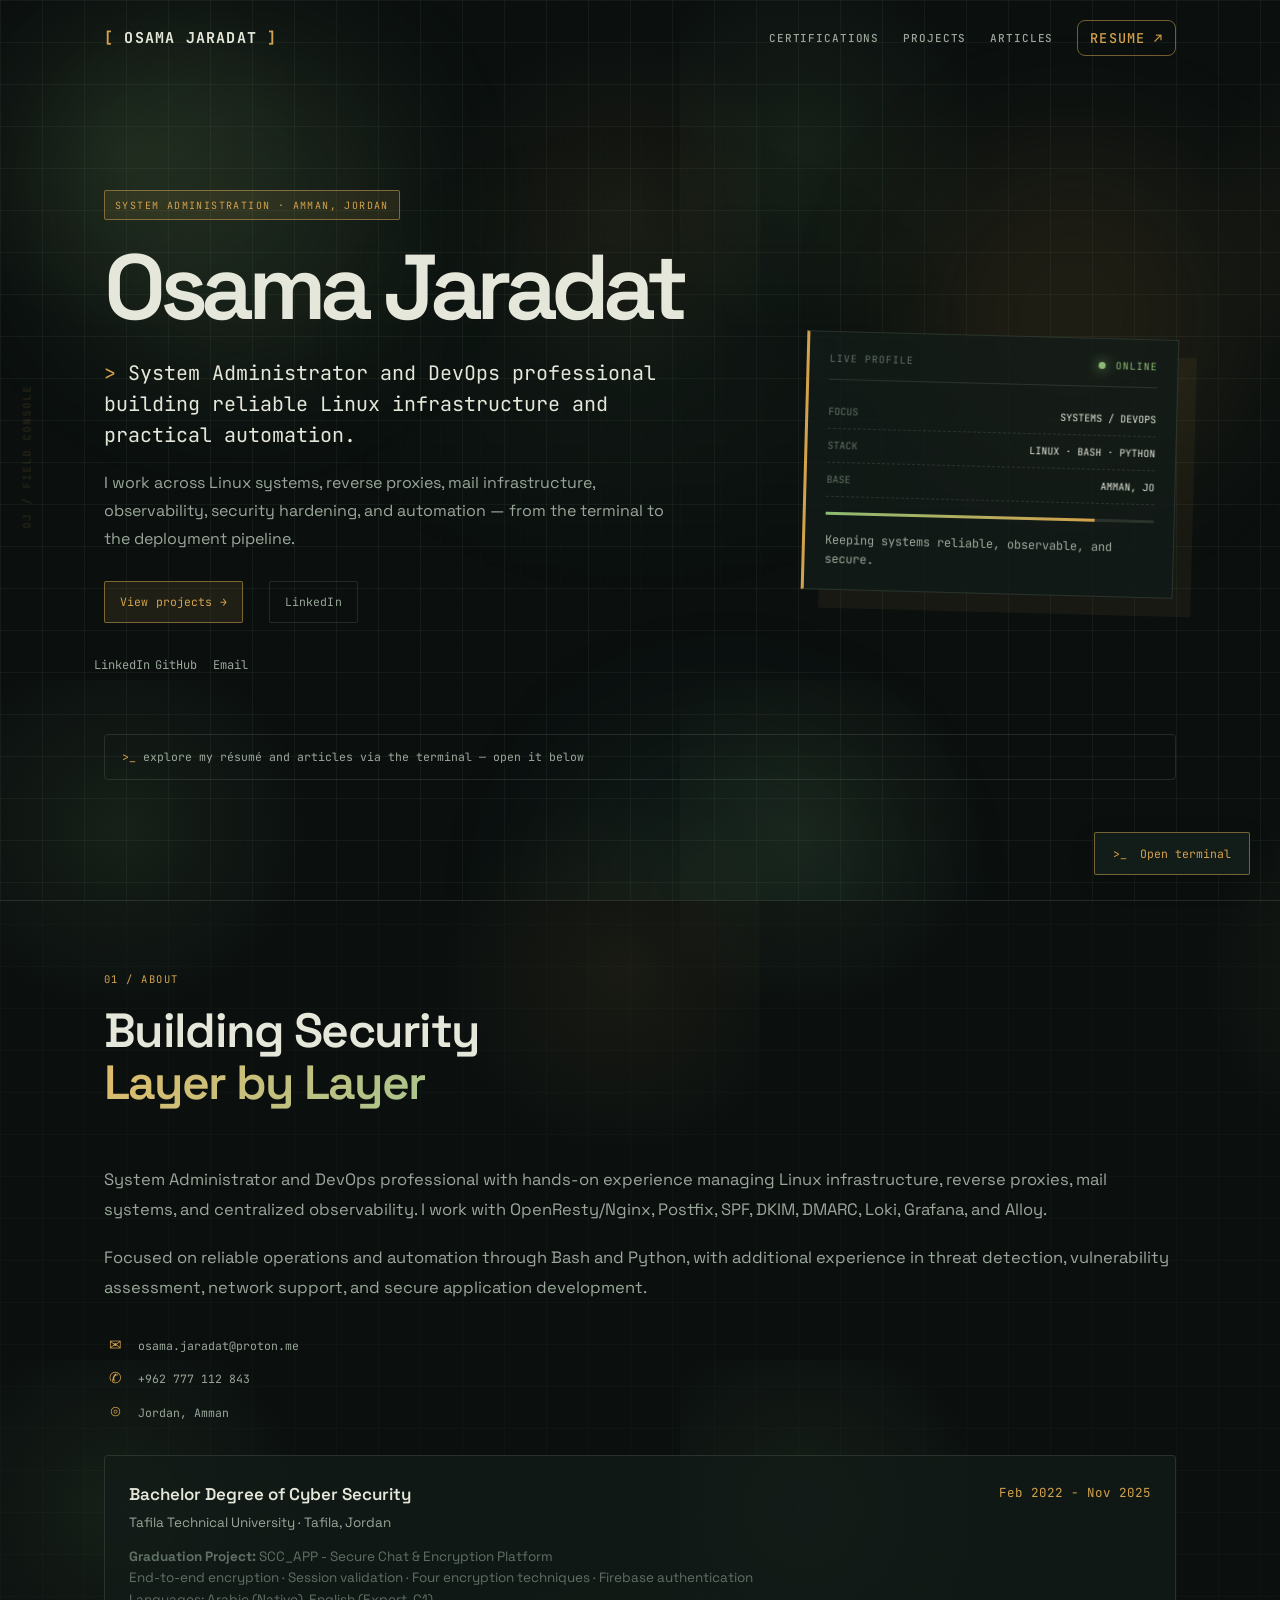
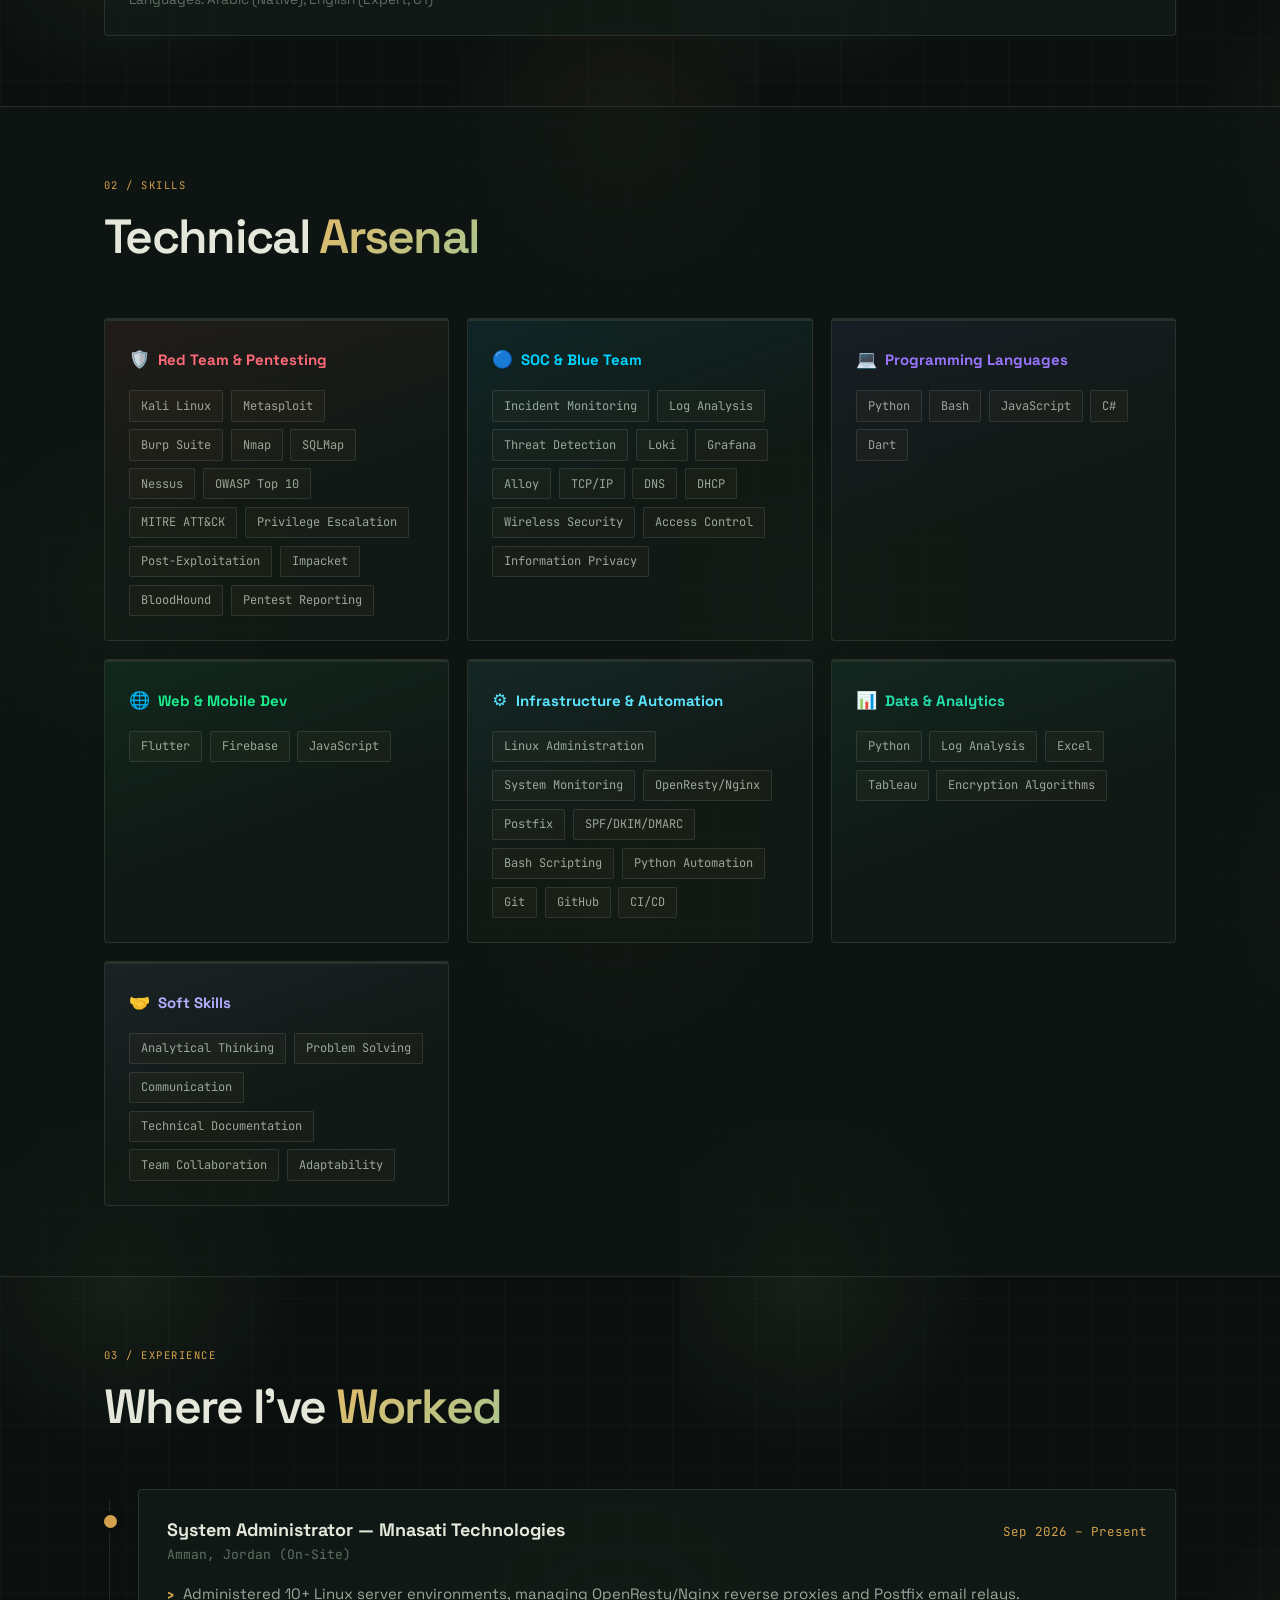
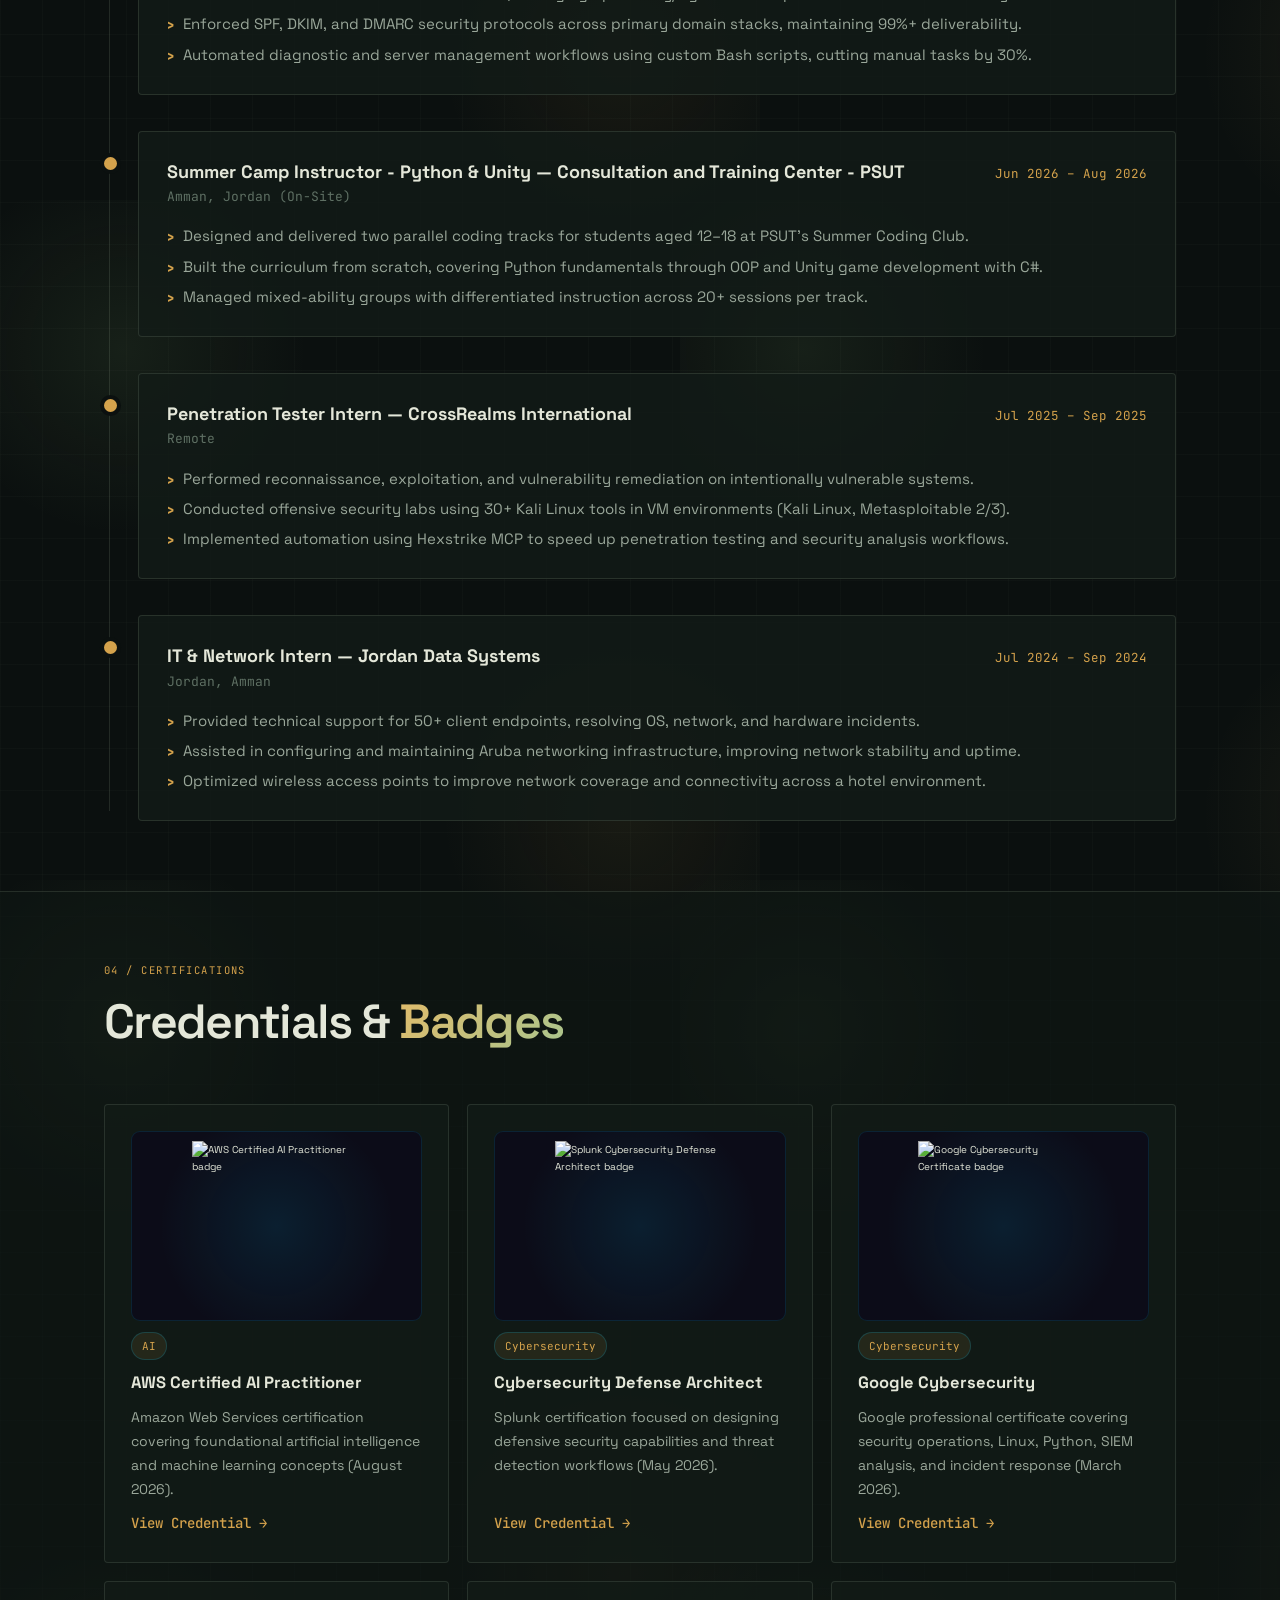
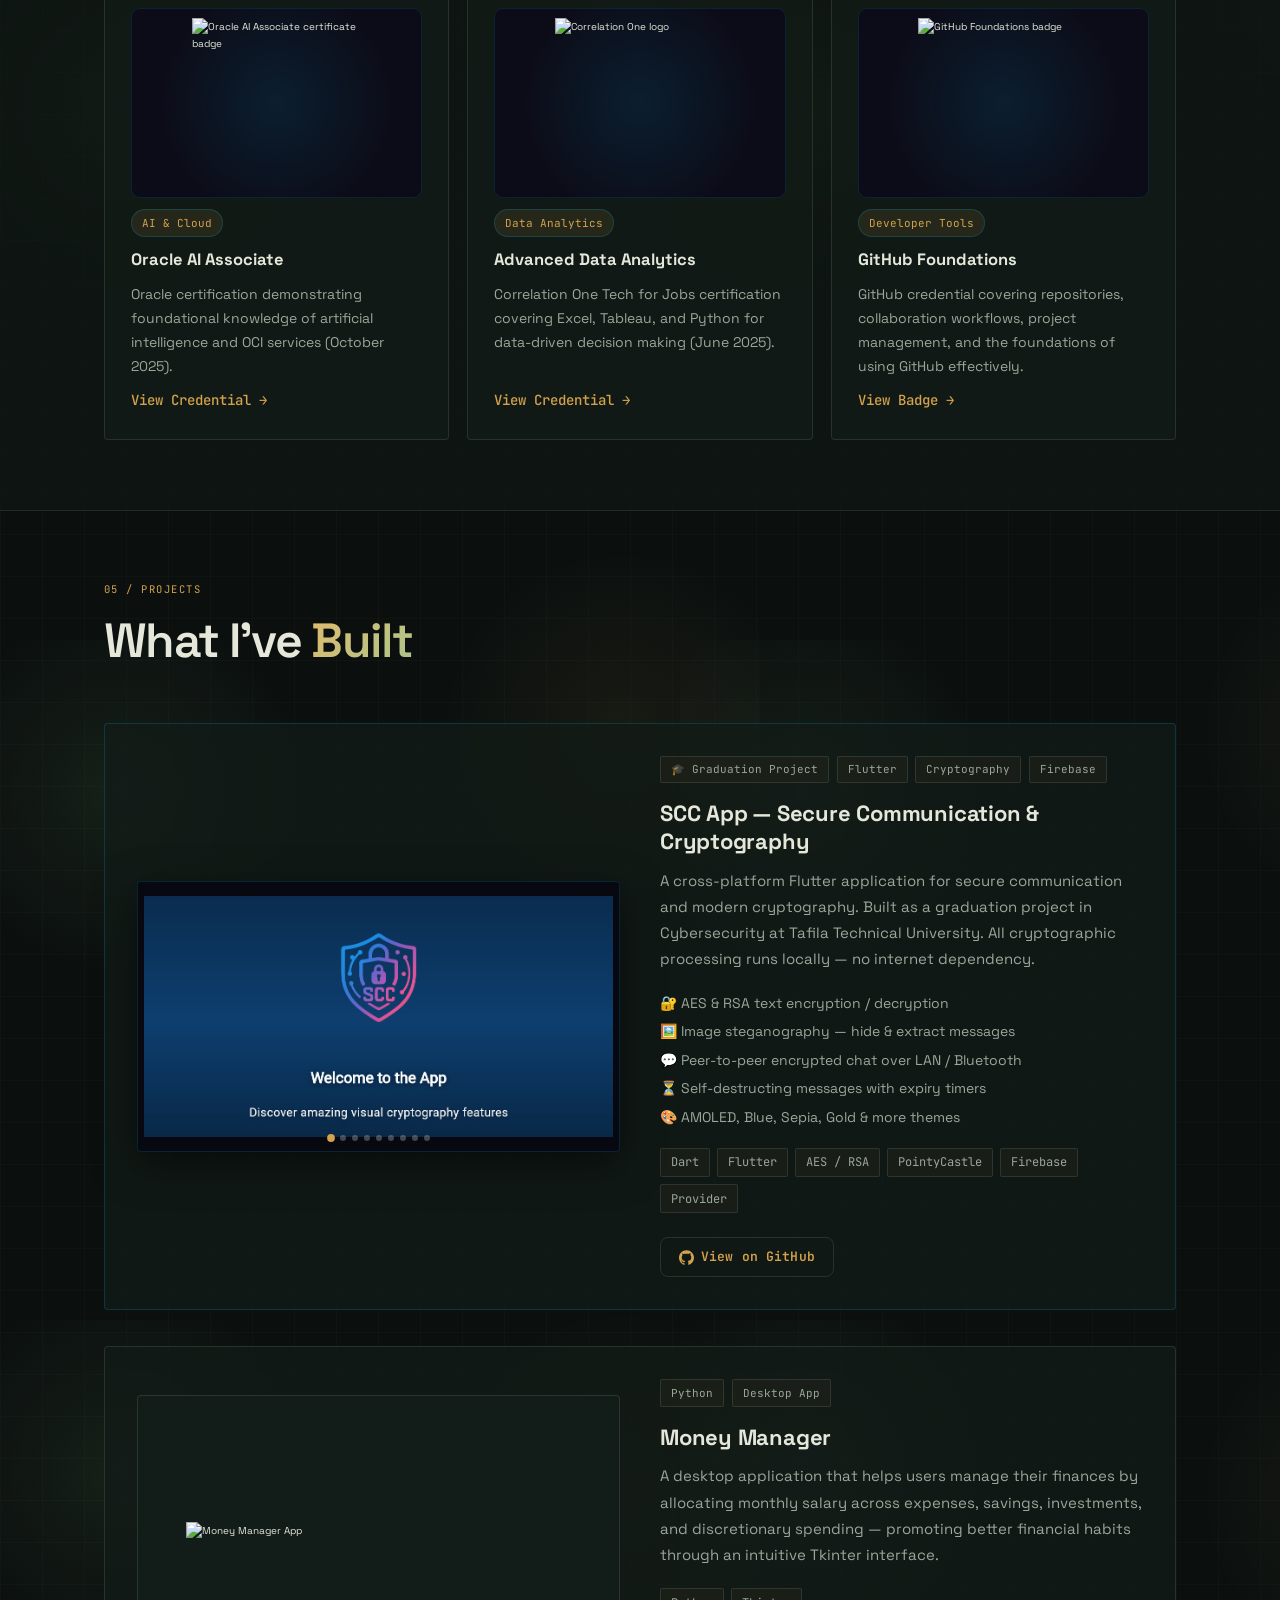
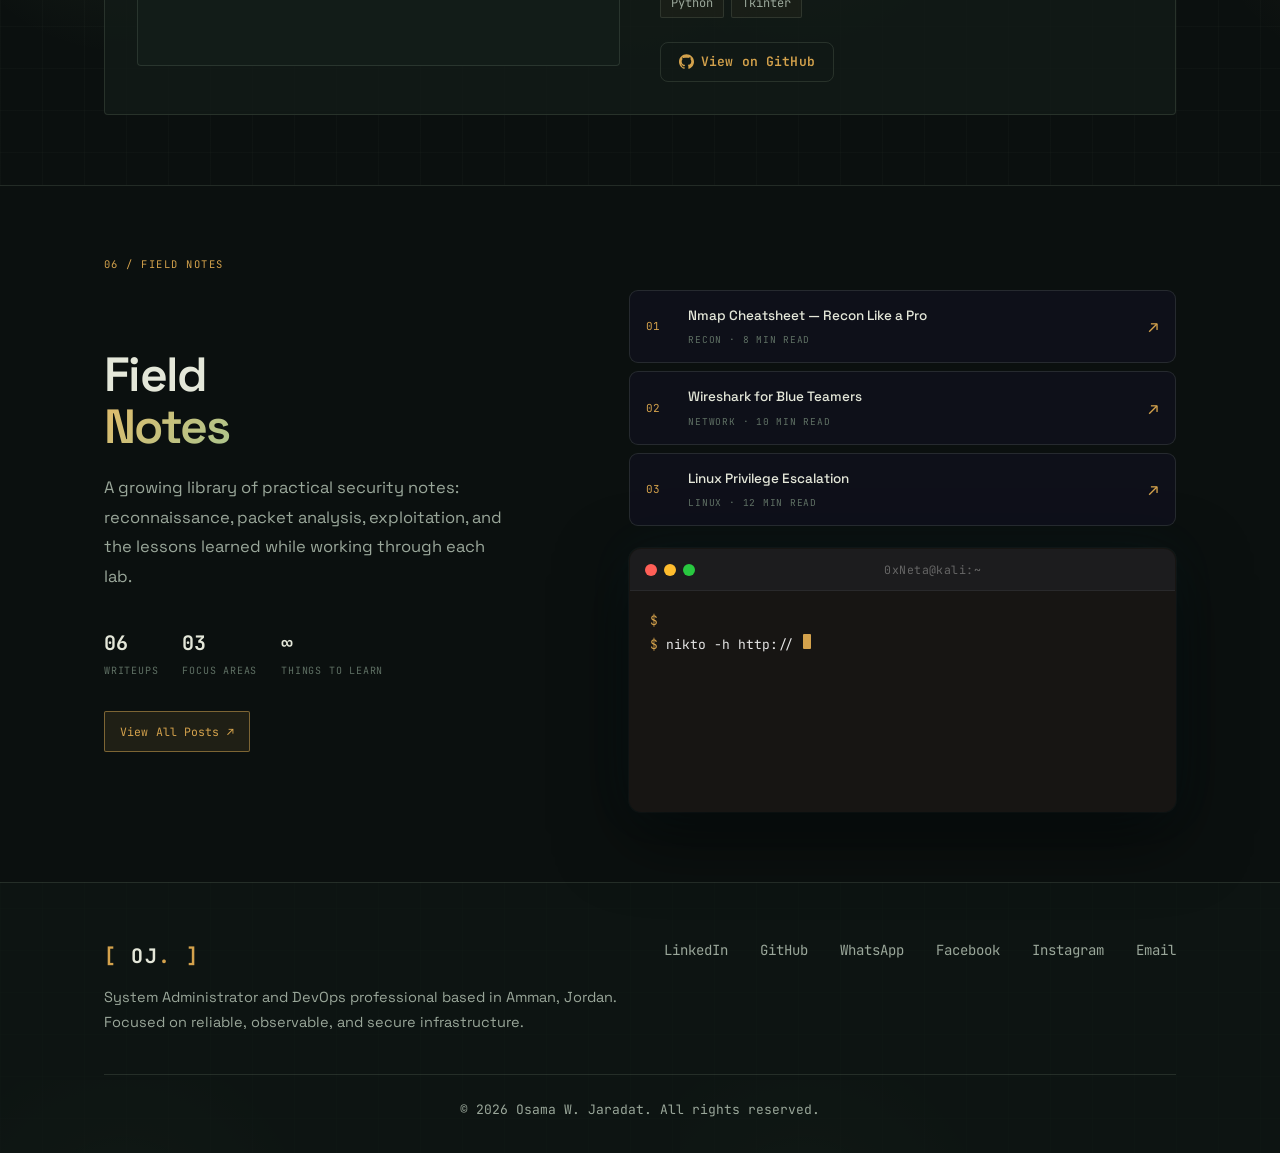
==== commit b52fdb99: "Enhance writeup publishing studio Add inline editing, media uploads, hidden answers, live previews, " ====
--- a/index.html
+++ b/index.html
@@ -23,6 +23,8 @@
     <div class="nav-container">
       <a href="#home" class="nav-logo">Osama Jaradat</a>
       <ul class="nav-links">
+        <li><a href="#certifications">certifications</a></li>
+        <li><a href="#projects">projects</a></li>
         <li><a href="./blog.html">articles</a></li>
         <li><a href="image/Osama_Jaradat_Resume_Cyber_Security.pdf" target="_blank" class="nav-cta">Resume ↗</a></li>
       </ul>
@@ -33,6 +35,7 @@
     <div class="mobile-menu" id="mobileMenu">
       <a href="#about">about</a>
       <a href="#experience">experience</a>
+      <a href="#certifications">certifications</a>
       <a href="#projects">projects</a>
       <a href="./blog.html">articles</a>
       <a href="image/Osama_Jaradat_Resume_Cyber_Security.pdf" target="_blank">Resume ↗</a>
@@ -296,6 +299,7 @@
       <div class="cert-grid">
 
         <div class="cert-card reveal">
+          <div class="cert-badge-image"><img src="https://images.credly.com/size/340x340/images/4d4693bb-530e-4bca-9327-de07f3aa2348/image.png" alt="AWS Certified AI Practitioner badge" loading="lazy" /></div>
           <span class="cert-tag">AI</span>
           <h3>AWS Certified AI Practitioner</h3>
           <p>Amazon Web Services certification covering foundational artificial intelligence and machine learning concepts (August 2026).</p>
@@ -303,6 +307,7 @@
         </div>
 
         <div class="cert-card reveal">
+          <div class="cert-badge-image"><img src="https://images.credly.com/size/340x340/images/5d937859-0c5c-44f5-b250-0aff86d93a2a/blob" alt="Splunk Cybersecurity Defense Architect badge" loading="lazy" /></div>
           <span class="cert-tag">Cybersecurity</span>
           <h3>Cybersecurity Defense Architect</h3>
           <p>Splunk certification focused on designing defensive security capabilities and threat detection workflows (May 2026).</p>
@@ -310,6 +315,7 @@
         </div>
 
         <div class="cert-card reveal">
+          <div class="cert-badge-image"><img src="https://images.credly.com/size/340x340/images/50cc91fd-d223-4ef0-a512-ab251ba7e812/image.png" alt="Google Cybersecurity Certificate badge" loading="lazy" /></div>
           <span class="cert-tag">Cybersecurity</span>
           <h3>Google Cybersecurity</h3>
           <p>Google professional certificate covering security operations, Linux, Python, SIEM analysis, and incident response (March 2026).</p>
@@ -317,17 +323,27 @@
         </div>
 
         <div class="cert-card reveal">
+          <div class="cert-badge-image"><img src="https://brm-workforce.oracle.com/pdf/certview/images/OCI25AICFAV1.png" alt="Oracle AI Associate certificate badge" loading="lazy" /></div>
           <span class="cert-tag">AI &amp; Cloud</span>
-          <h3>OCI 2025 AI Foundations Associate</h3>
+          <h3>Oracle AI Associate</h3>
           <p>Oracle certification demonstrating foundational knowledge of artificial intelligence and OCI services (October 2025).</p>
           <a href="https://catalog-education.oracle.com/ords/certview/sharebadge?id=B0A1F2352C88290D1B7ED09AA5C71832191CDC695DB5252B31BAD6180E729F8C" target="_blank" rel="noopener" class="cert-link">View Credential →</a>
         </div>
 
         <div class="cert-card reveal">
+          <div class="cert-badge-image"><img src="https://media.licdn.com/dms/image/v2/D4E0BAQHabC0ulxCNng/company-logo_100_100/B4EZp067G5KcAQ-/0/1762898195372/correlation_one_logo?e=1794441600&amp;v=beta&amp;t=YpnIlsjoV9wgietqRc7efai9EDPVqb2dPo7h96w8H0Y" alt="Correlation One logo" loading="lazy" /></div>
           <span class="cert-tag">Data Analytics</span>
           <h3>Advanced Data Analytics</h3>
           <p>Correlation One Tech for Jobs certification covering Excel, Tableau, and Python for data-driven decision making (June 2025).</p>
           <a href="https://www.credential.net/d8e0724b-13a7-472c-bbb8-fb8fb2e0b69a#acc.74N0mBjk" target="_blank" rel="noopener" class="cert-link">View Credential →</a>
+        </div>
+
+        <div class="cert-card reveal">
+          <div class="cert-badge-image"><img src="https://images.credly.com/size/340x340/images/024d0122-724d-4c5a-bd83-cfe3c4b7a073/image.png" alt="GitHub Foundations badge" loading="lazy" /></div>
+          <span class="cert-tag">Developer Tools</span>
+          <h3>GitHub Foundations</h3>
+          <p>GitHub credential covering repositories, collaboration workflows, project management, and the foundations of using GitHub effectively.</p>
+          <a href="https://images.credly.com/size/340x340/images/024d0122-724d-4c5a-bd83-cfe3c4b7a073/image.png" target="_blank" rel="noopener" class="cert-link">View Badge →</a>
         </div>
 
       </div>
@@ -428,14 +444,36 @@
   <!-- ══ BLOG TEASER ══ -->
   <section class="section blog-teaser-section" id="blog">
     <div class="container">
-      <div class="section-label">06 / Blog</div>
+      <div class="section-label">06 / Field Notes</div>
       <div class="blog-teaser-grid">
         <div class="blog-teaser-text">
           <h2 class="section-title" style="margin-bottom:2rem;">Field<br /><span class="gradient-text">Notes</span></h2>
-          <p class="blog-teaser-desc">Writeups, research, and hands-on breakdowns of pentesting concepts, vulnerabilities, and tools from the field.</p>
+          <p class="blog-teaser-desc">A growing library of practical security notes: reconnaissance, packet analysis, exploitation, and the lessons learned while working through each lab.</p>
+          <div class="writeup-stats" aria-label="Field notes summary">
+            <div><strong>06</strong><span>writeups</span></div>
+            <div><strong>03</strong><span>focus areas</span></div>
+            <div><strong>∞</strong><span>things to learn</span></div>
+          </div>
           <a href="./blog.html" class="btn-primary blog-teaser-btn">View All Posts ↗</a>
         </div>
         <div class="blog-teaser-terminal">
+          <div class="writeup-preview-list">
+            <a class="writeup-preview" href="./blog.html">
+              <span class="writeup-index">01</span>
+              <span><strong>Nmap Cheatsheet — Recon Like a Pro</strong><small>RECON · 8 MIN READ</small></span>
+              <span class="writeup-arrow">↗</span>
+            </a>
+            <a class="writeup-preview" href="./blog.html">
+              <span class="writeup-index">02</span>
+              <span><strong>Wireshark for Blue Teamers</strong><small>NETWORK · 10 MIN READ</small></span>
+              <span class="writeup-arrow">↗</span>
+            </a>
+            <a class="writeup-preview" href="./blog.html">
+              <span class="writeup-index">03</span>
+              <span><strong>Linux Privilege Escalation</strong><small>LINUX · 12 MIN READ</small></span>
+              <span class="writeup-arrow">↗</span>
+            </a>
+          </div>
           <div class="terminal-window-sm">
             <div class="terminal-top-sm">
               <div class="term-dots-sm">
--- a/style.css
+++ b/style.css
@@ -798,6 +798,90 @@
   align-self: flex-start;
 }
 .cert-link:hover { color: var(--text); }
+
+/* Issuer-hosted badge artwork. Keep the image in a consistent frame so
+   differently shaped Credly badges align across the gallery. */
+.cert-badge-image {
+  min-height: 190px;
+  display: grid;
+  place-items: center;
+  border-radius: 9px;
+  background: radial-gradient(circle at center, rgba(0, 198, 255, .1), transparent 68%), #0c0c18;
+  border: 1px solid rgba(0, 198, 255, .12);
+  overflow: hidden;
+}
+.cert-badge-image img {
+  width: min(170px, 80%);
+  height: 170px;
+  object-fit: contain;
+  transition: transform .4s var(--ease);
+}
+.cert-card:hover .cert-badge-image img { transform: scale(1.06); }
+.cert-badge-image-placeholder {
+  align-content: center;
+  gap: .7rem;
+  color: var(--accent);
+  font-family: var(--mono);
+  text-align: center;
+}
+.cert-badge-image-placeholder span {
+  font-size: 2rem;
+  font-weight: 700;
+  letter-spacing: .12em;
+}
+.cert-badge-image-placeholder small {
+  color: var(--text-muted);
+  font-size: 1rem;
+  letter-spacing: .08em;
+  text-transform: uppercase;
+}
+
+/* Certificate thumbnails keep the gallery visual even when the issuer's
+   credential page is the source of truth for verification. */
+.cert-preview {
+  min-height: 155px;
+  border-radius: 9px;
+  padding: 2rem;
+  display: flex;
+  flex-direction: column;
+  justify-content: space-between;
+  position: relative;
+  overflow: hidden;
+  color: #fff;
+  box-shadow: inset 0 0 0 1px rgba(255,255,255,.14);
+}
+.cert-preview::after {
+  content: '✦';
+  position: absolute;
+  right: 1.5rem;
+  top: 1rem;
+  font-size: 4.5rem;
+  opacity: .16;
+}
+.cert-preview > span:not(.cert-preview-mark) {
+  font-size: 1.7rem;
+  font-weight: 600;
+  line-height: 1.25;
+  letter-spacing: -.02em;
+}
+.cert-preview small {
+  font-family: var(--mono);
+  font-size: .95rem;
+  letter-spacing: .12em;
+  opacity: .72;
+}
+.cert-preview-mark {
+  font-family: var(--mono);
+  font-size: 1.1rem;
+  font-weight: 700;
+  letter-spacing: .1em;
+  opacity: .85;
+}
+.cert-preview-aws { background: linear-gradient(135deg, #182d3c, #075985); }
+.cert-preview-splunk { background: linear-gradient(135deg, #251a3e, #5b21b6); }
+.cert-preview-google { background: linear-gradient(135deg, #17334a, #0e7490); }
+.cert-preview-oci { background: linear-gradient(135deg, #391c2d, #9f1239); }
+.cert-preview-data { background: linear-gradient(135deg, #19352e, #047857); }
 
 /* ════════════════════════════════════════════
    PROJECTS
@@ -1150,6 +1234,75 @@
   line-height: 1.8;
   margin-bottom: 3.4rem;
   max-width: 400px;
+}
+
+.writeup-stats {
+  display: flex;
+  gap: 2.4rem;
+  margin: 0 0 3.2rem;
+}
+.writeup-stats div {
+  display: flex;
+  flex-direction: column;
+  gap: .2rem;
+}
+.writeup-stats strong {
+  color: var(--text);
+  font-family: var(--mono);
+  font-size: 2rem;
+}
+.writeup-stats span {
+  color: var(--text-dim);
+  font-family: var(--mono);
+  font-size: 1rem;
+  letter-spacing: .08em;
+  text-transform: uppercase;
+}
+
+.writeup-preview-list {
+  display: flex;
+  flex-direction: column;
+  gap: .8rem;
+  margin-bottom: 2.2rem;
+}
+.writeup-preview {
+  display: grid;
+  grid-template-columns: 3rem 1fr auto;
+  align-items: center;
+  gap: 1.2rem;
+  padding: 1.4rem 1.6rem;
+  border: 1px solid var(--border);
+  border-radius: 9px;
+  background: rgba(17, 17, 32, .68);
+  transition: border-color var(--t), transform var(--t), background var(--t);
+}
+.writeup-preview:hover {
+  border-color: var(--border-glow);
+  background: var(--card-hover);
+  transform: translateX(5px);
+}
+.writeup-index {
+  color: var(--accent);
+  font-family: var(--mono);
+  font-size: 1.1rem;
+}
+.writeup-preview strong {
+  display: block;
+  color: var(--text);
+  font-size: 1.35rem;
+  font-weight: 500;
+}
+.writeup-preview small {
+  display: block;
+  color: var(--text-dim);
+  font-family: var(--mono);
+  font-size: .95rem;
+  letter-spacing: .08em;
+  margin-top: .45rem;
+}
+.writeup-arrow {
+  color: var(--accent);
+  font-size: 1.8rem;
 }
 
 .blog-teaser-btn {
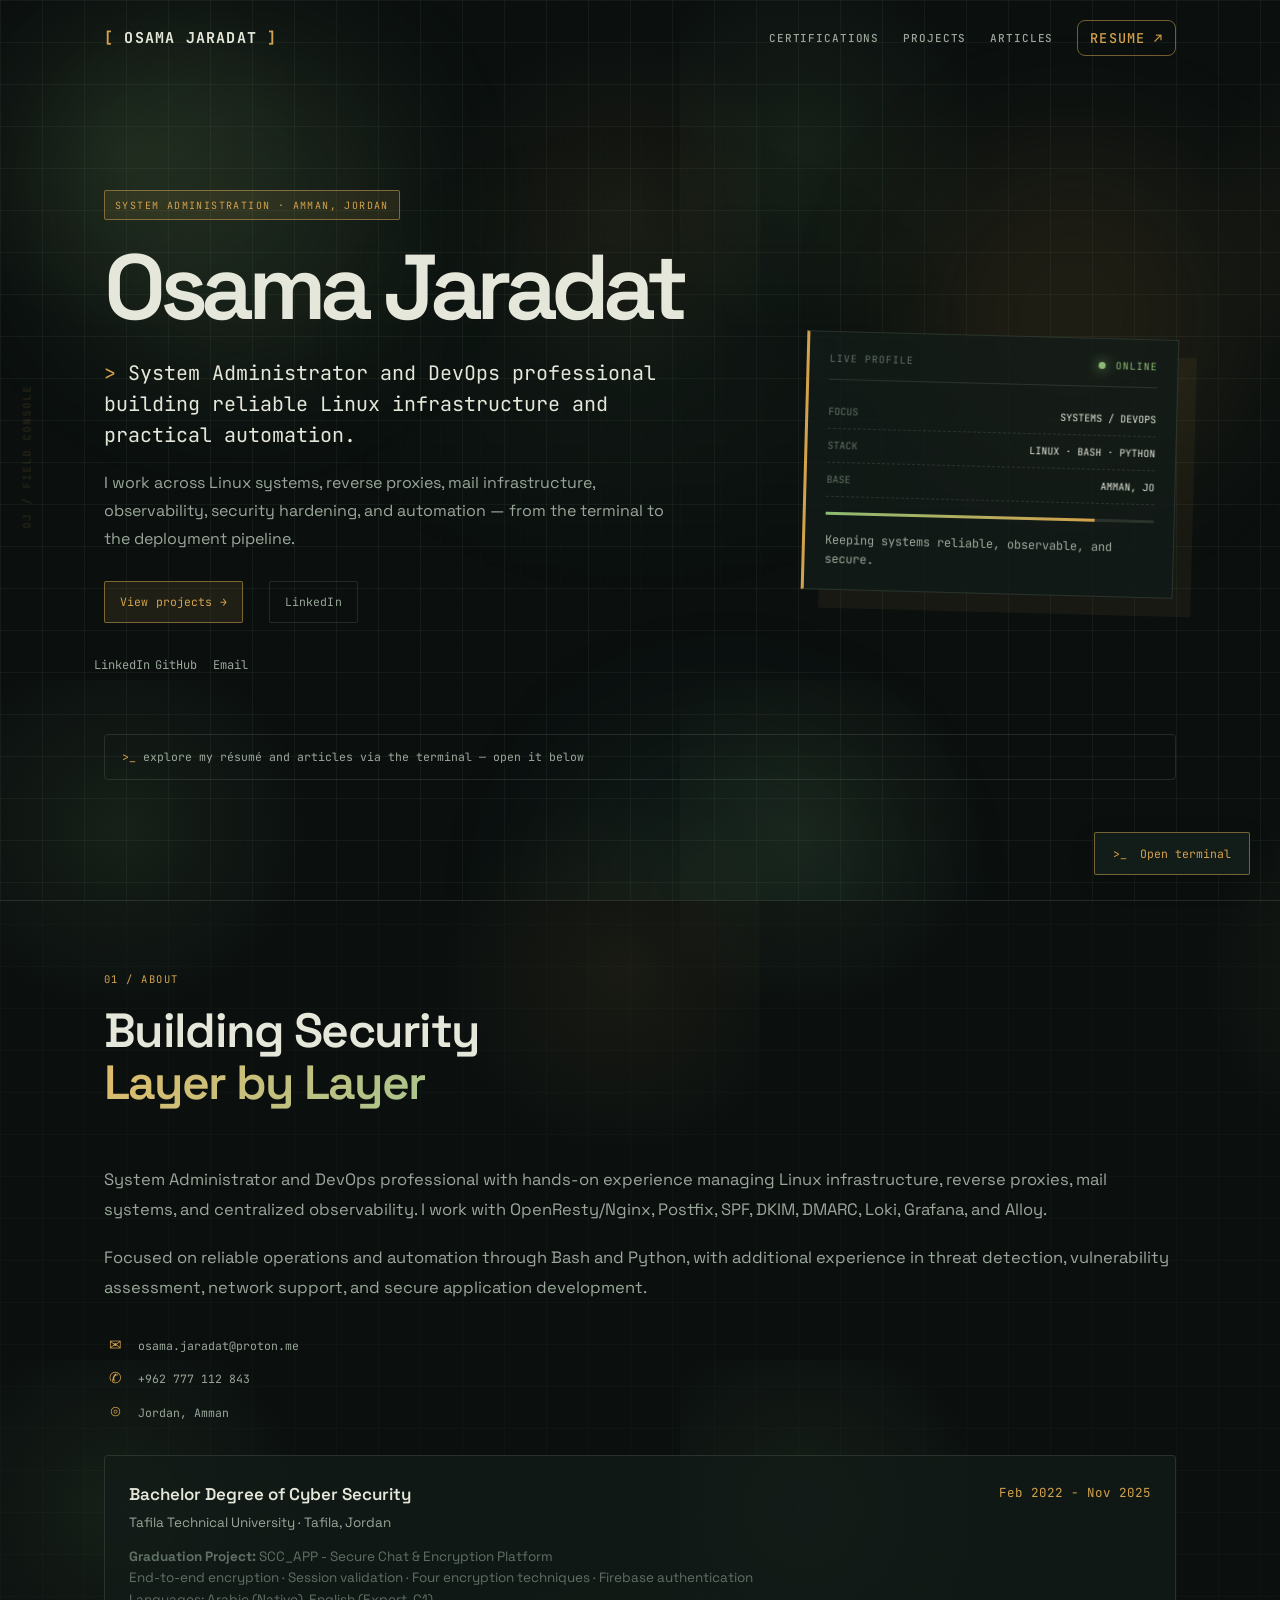
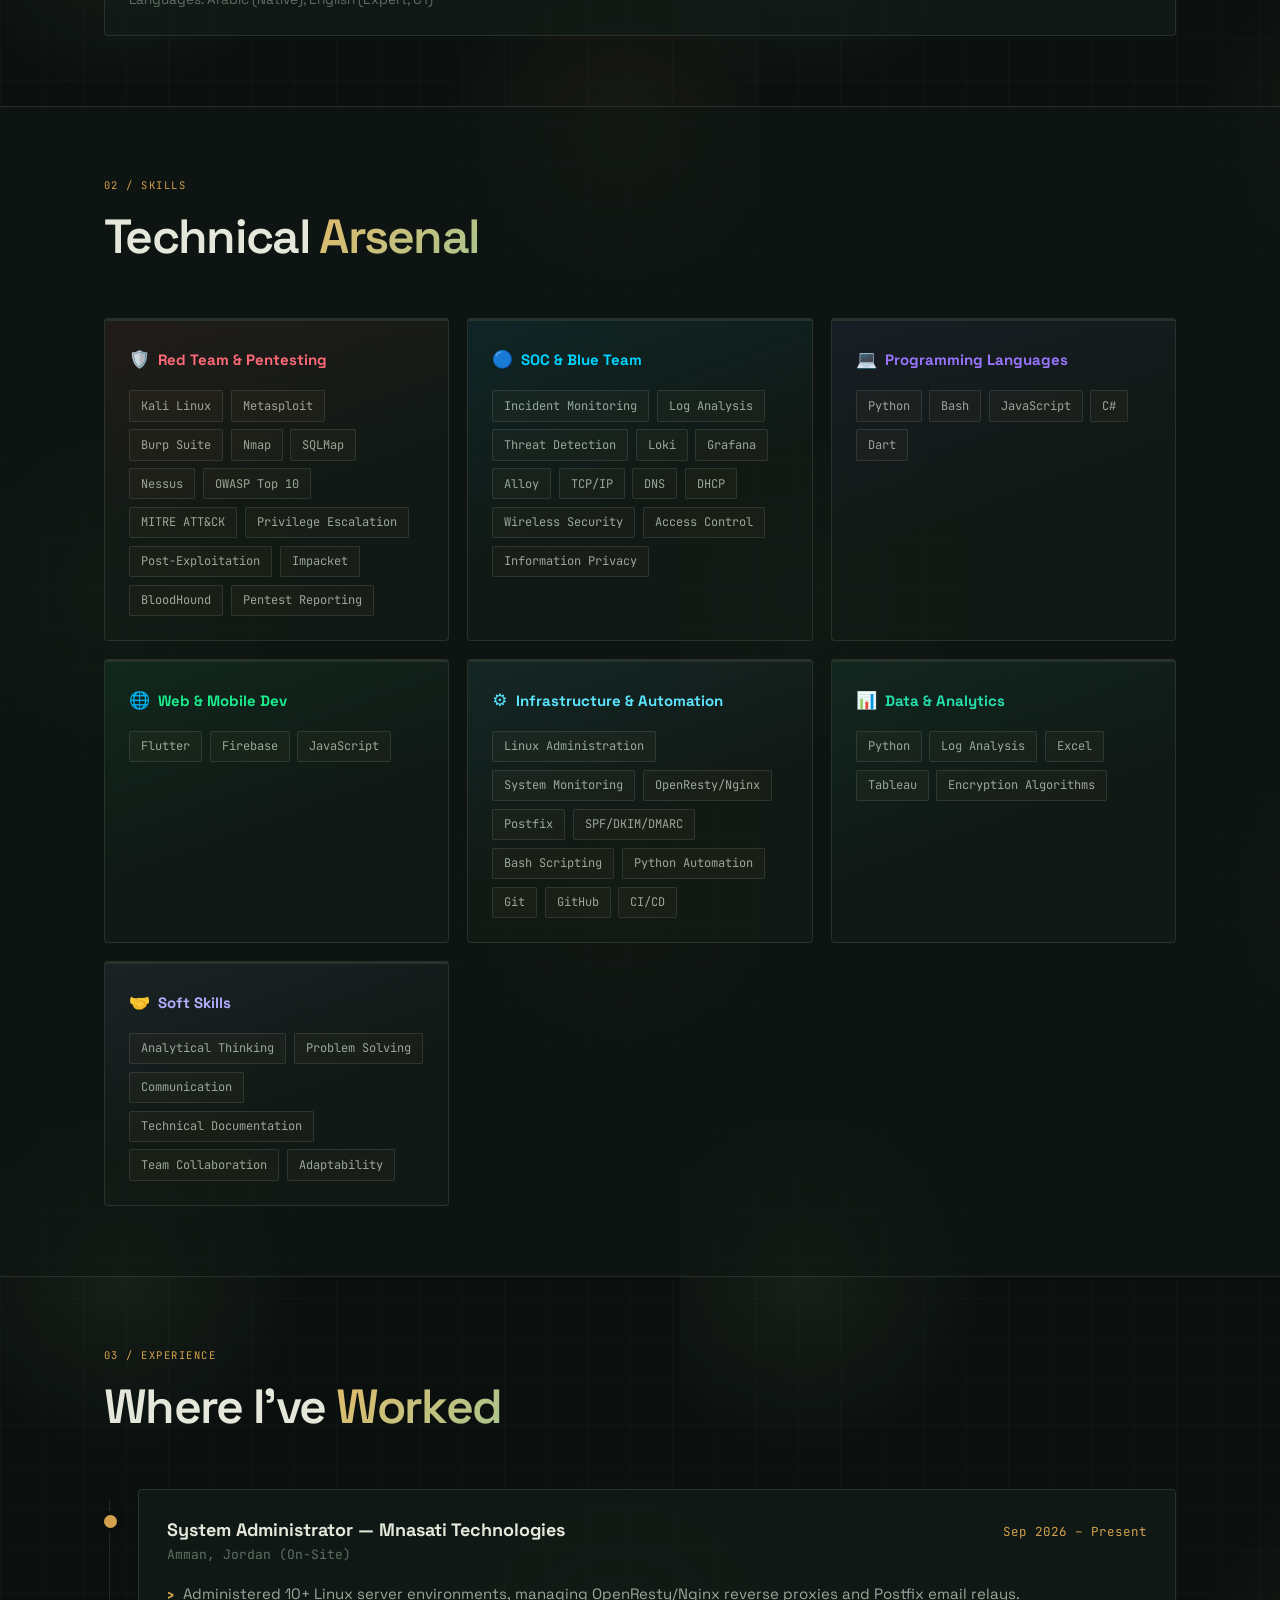
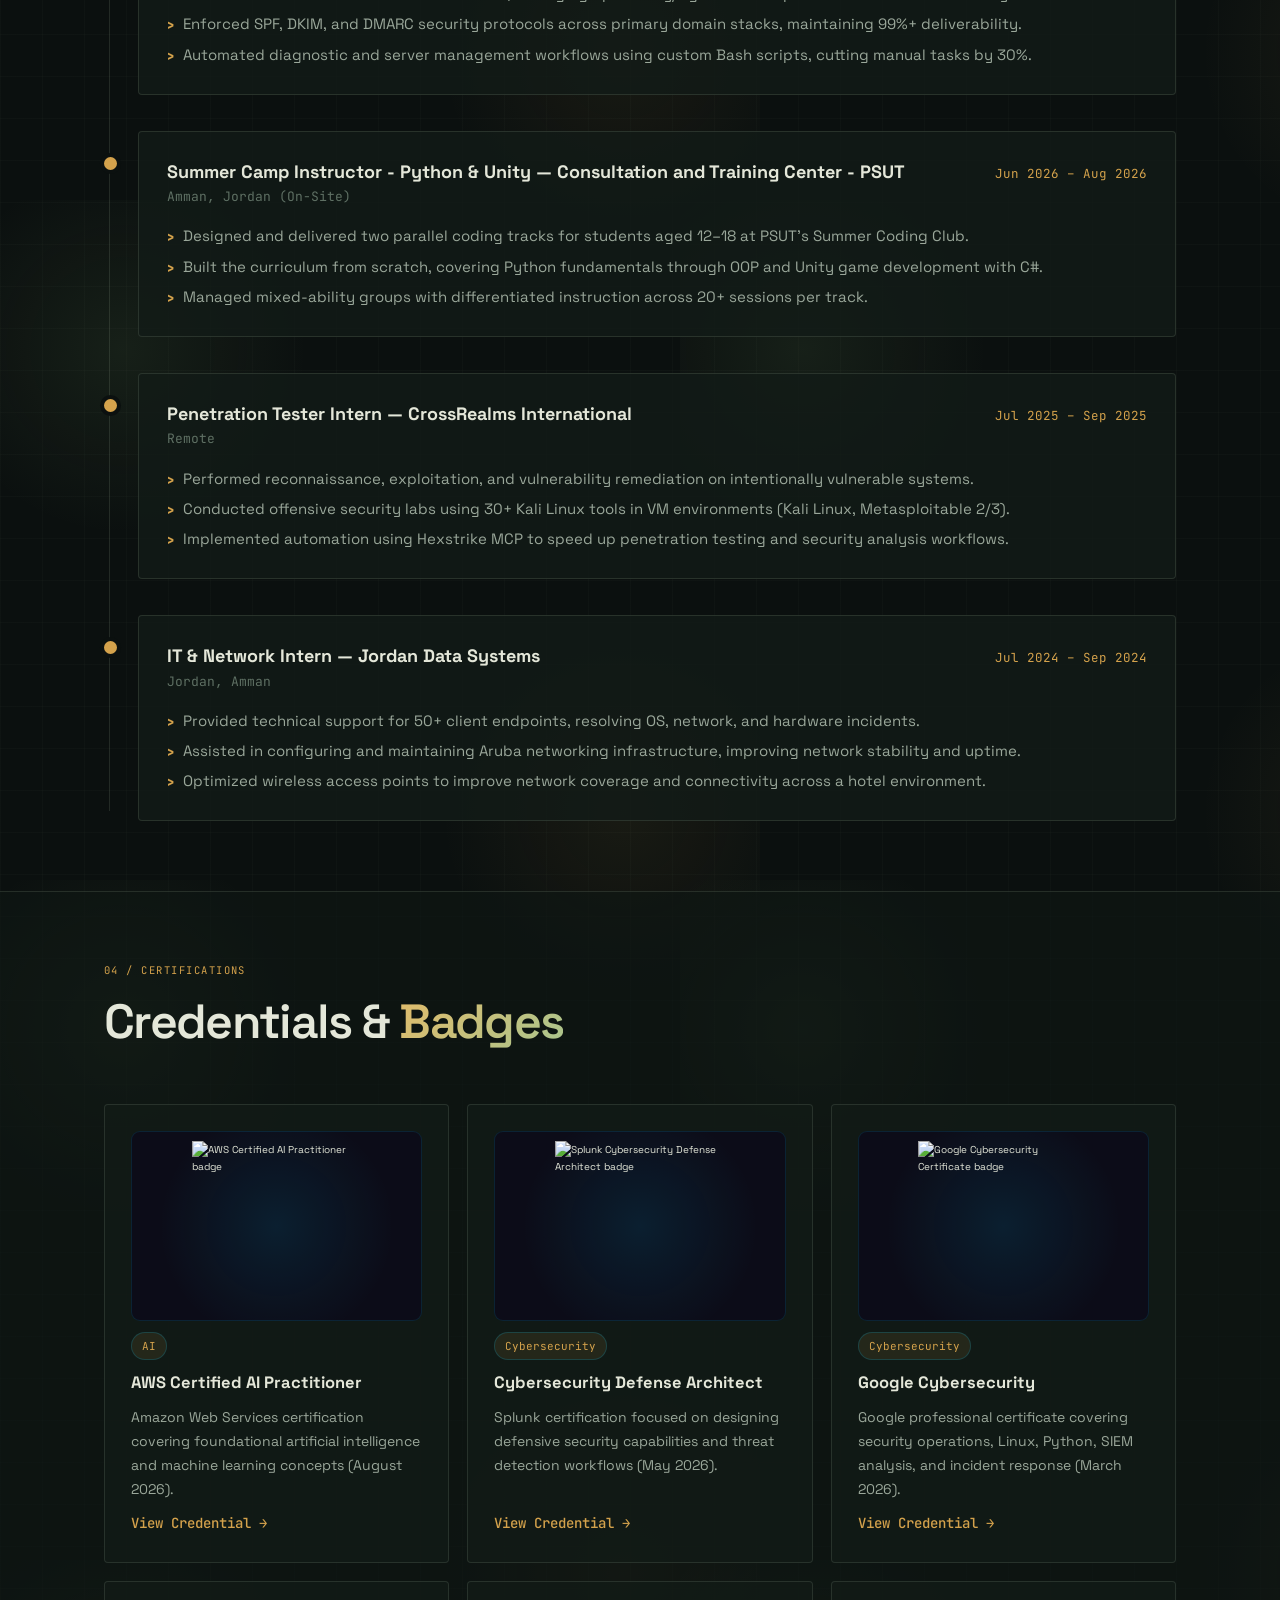
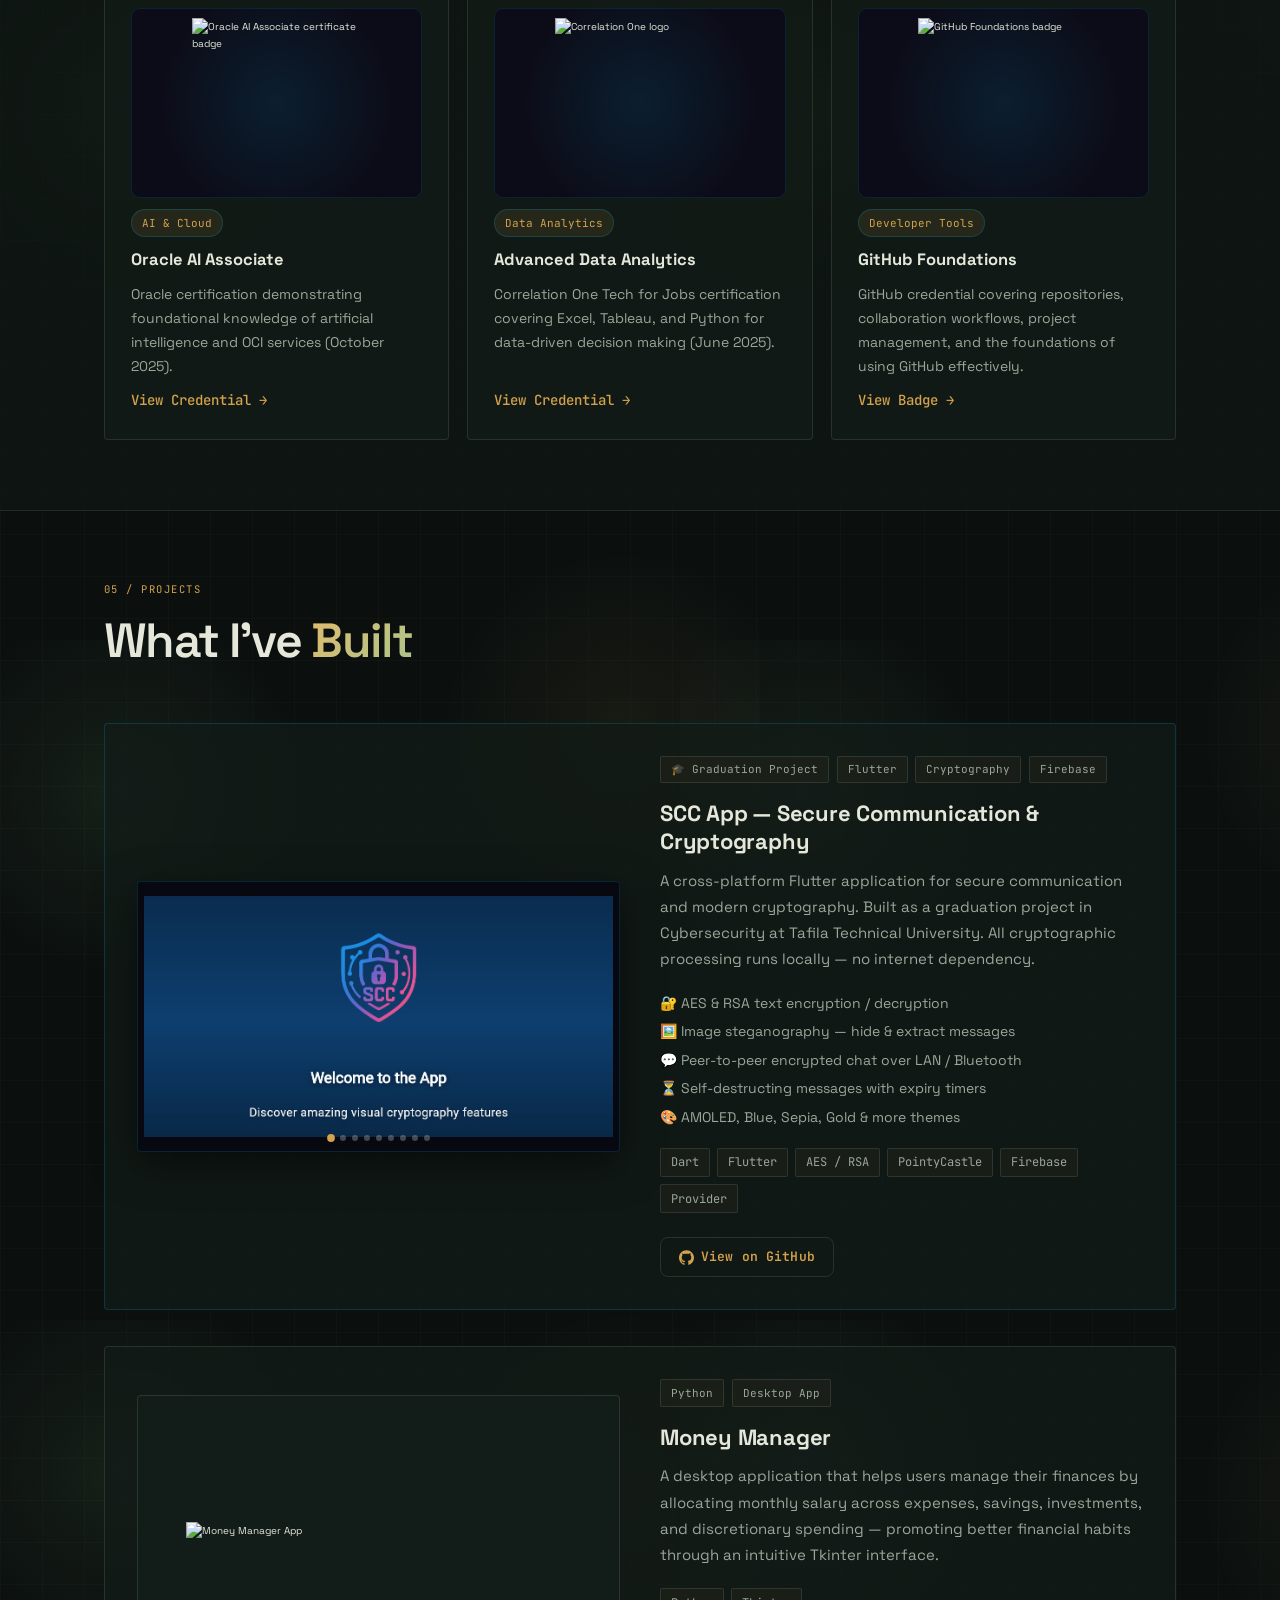
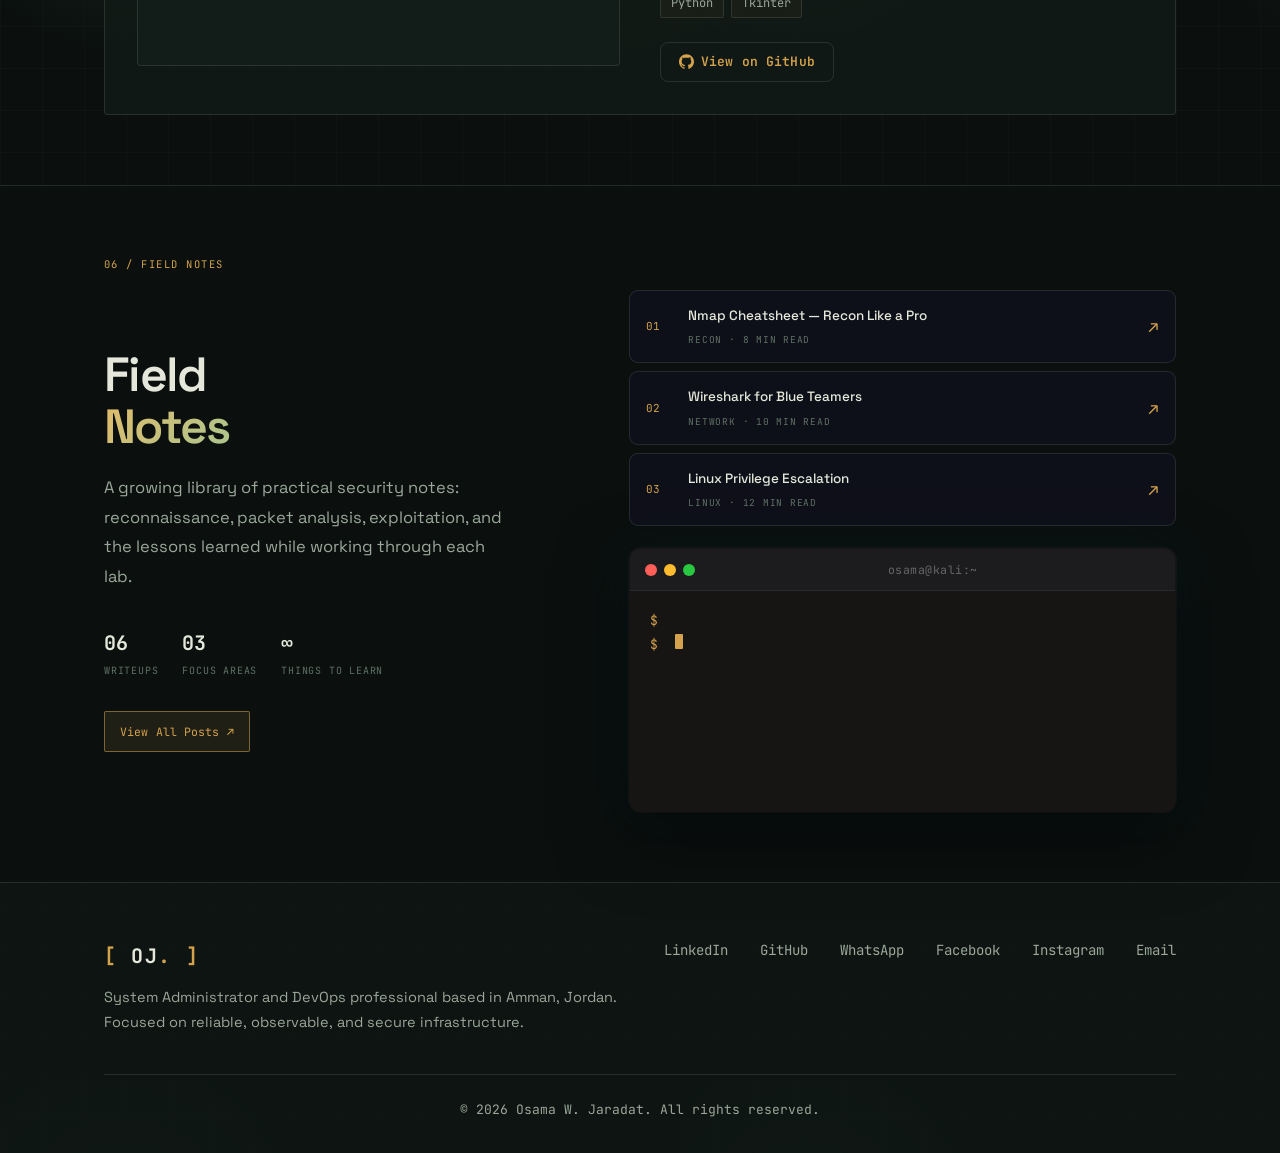
==== commit fbd9074f: "Fix Netlify secret scanning Move admin verification out of frontend code and remove the publishing k" ====
--- a/index.html
+++ b/index.html
@@ -481,7 +481,7 @@
                 <span class="term-dot-sm y"></span>
                 <span class="term-dot-sm g"></span>
               </div>
-              <span class="term-title-sm">0xNeta@kali:~</span>
+              <span class="term-title-sm">osama@kali:~</span>
             </div>
             <div class="terminal-body-sm" id="teaserTermBody">
               <!-- filled by JS -->
